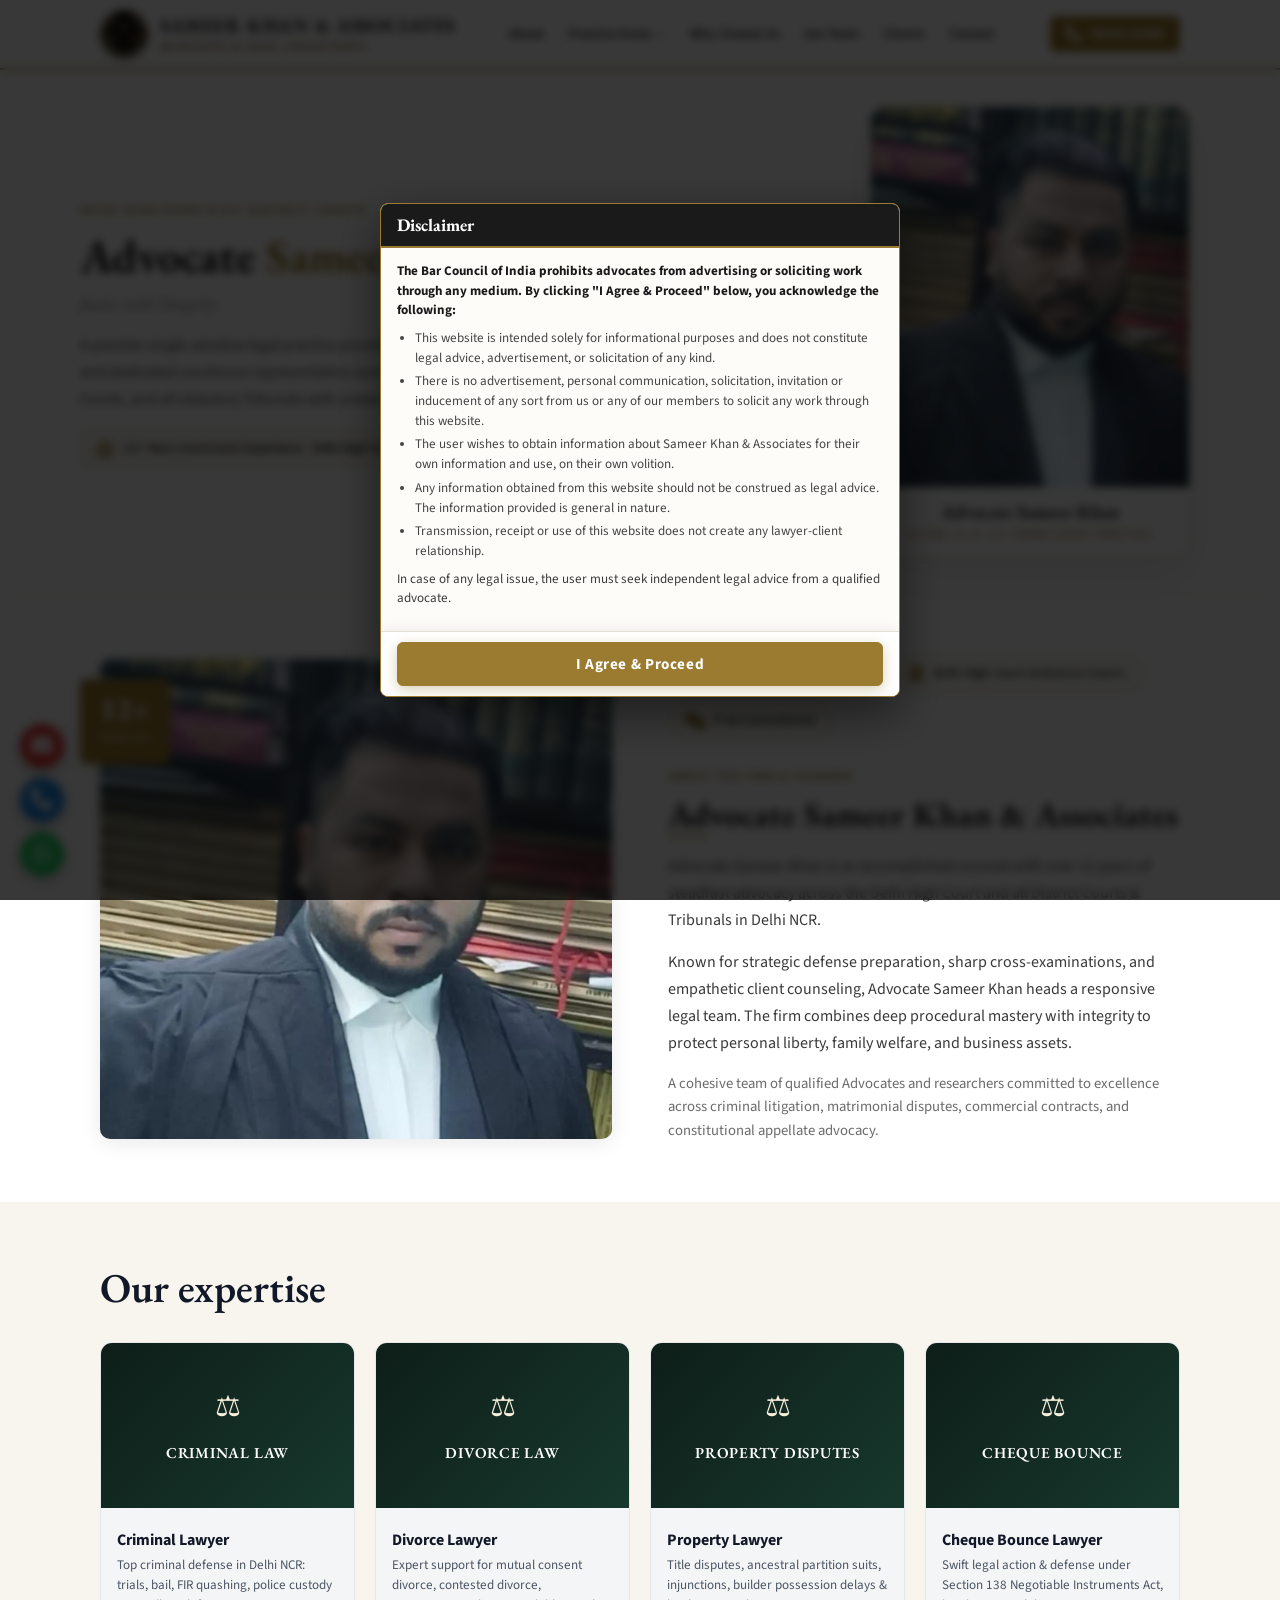
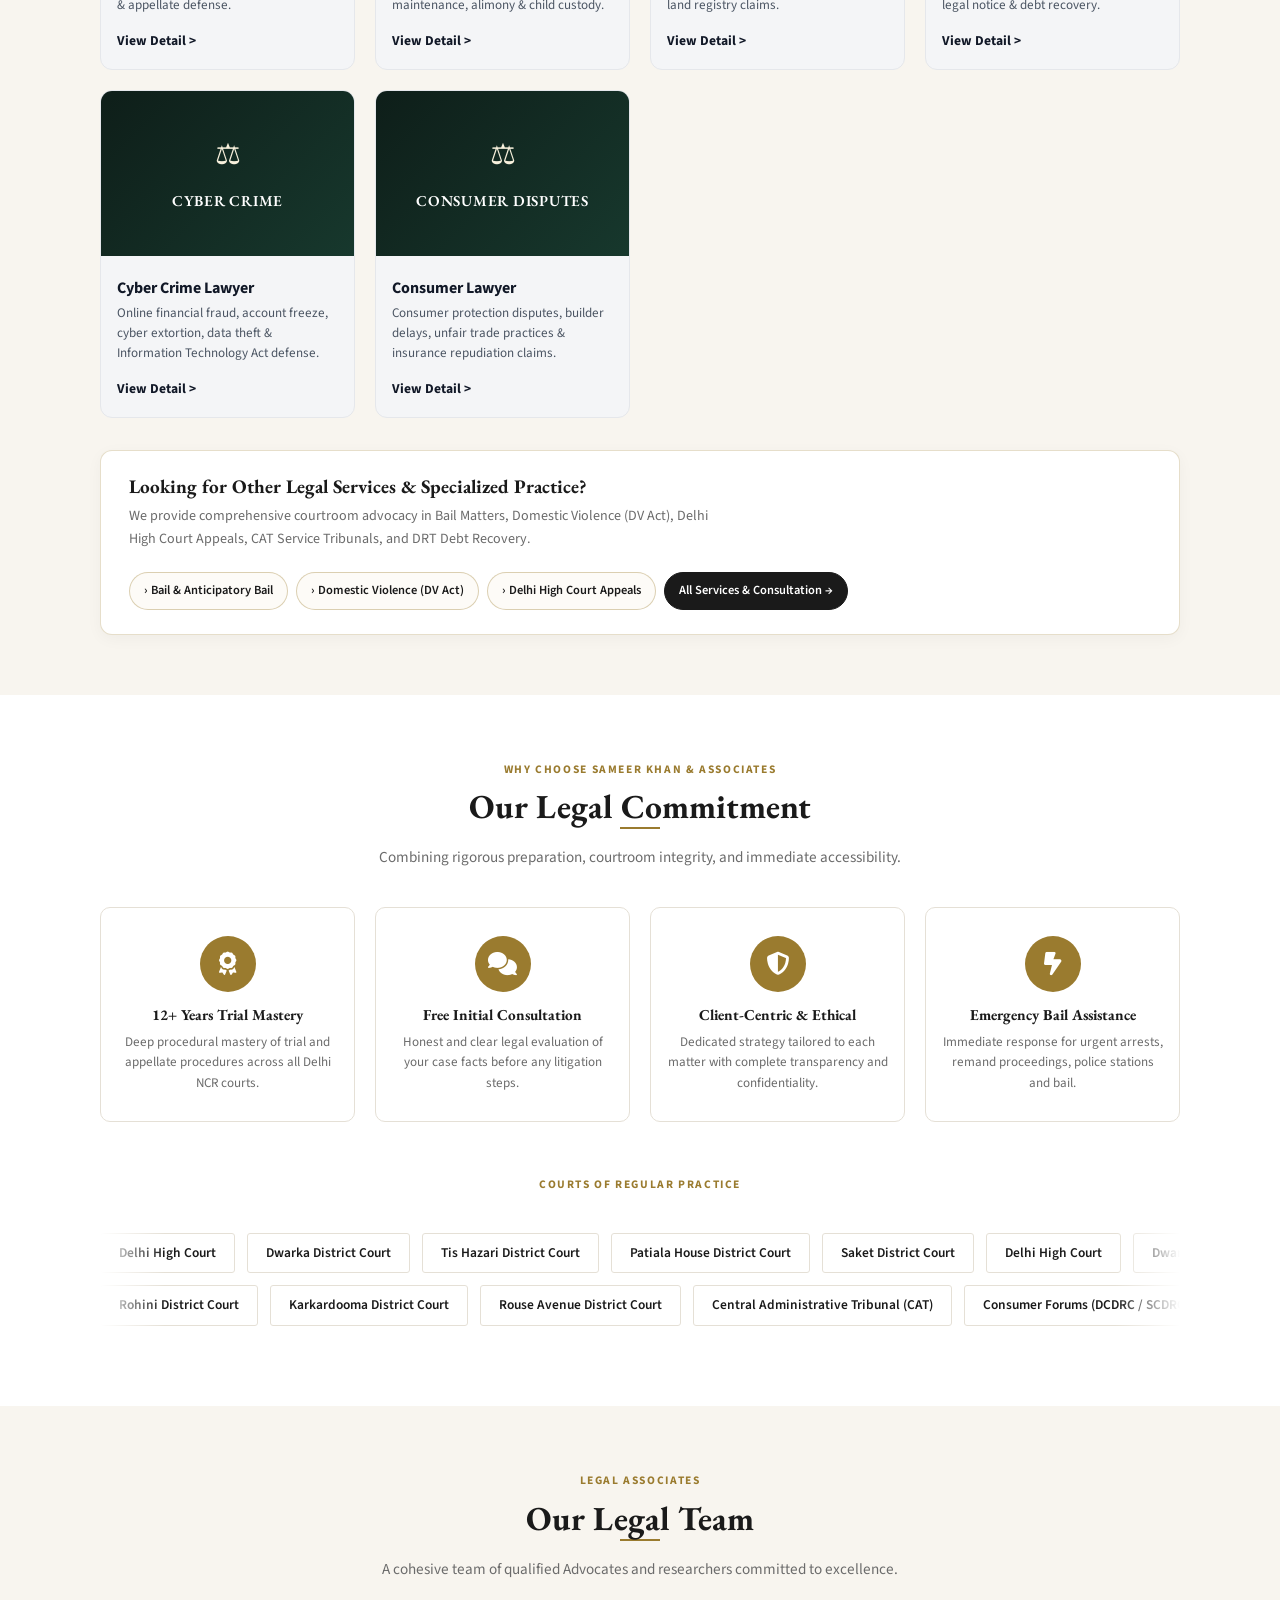
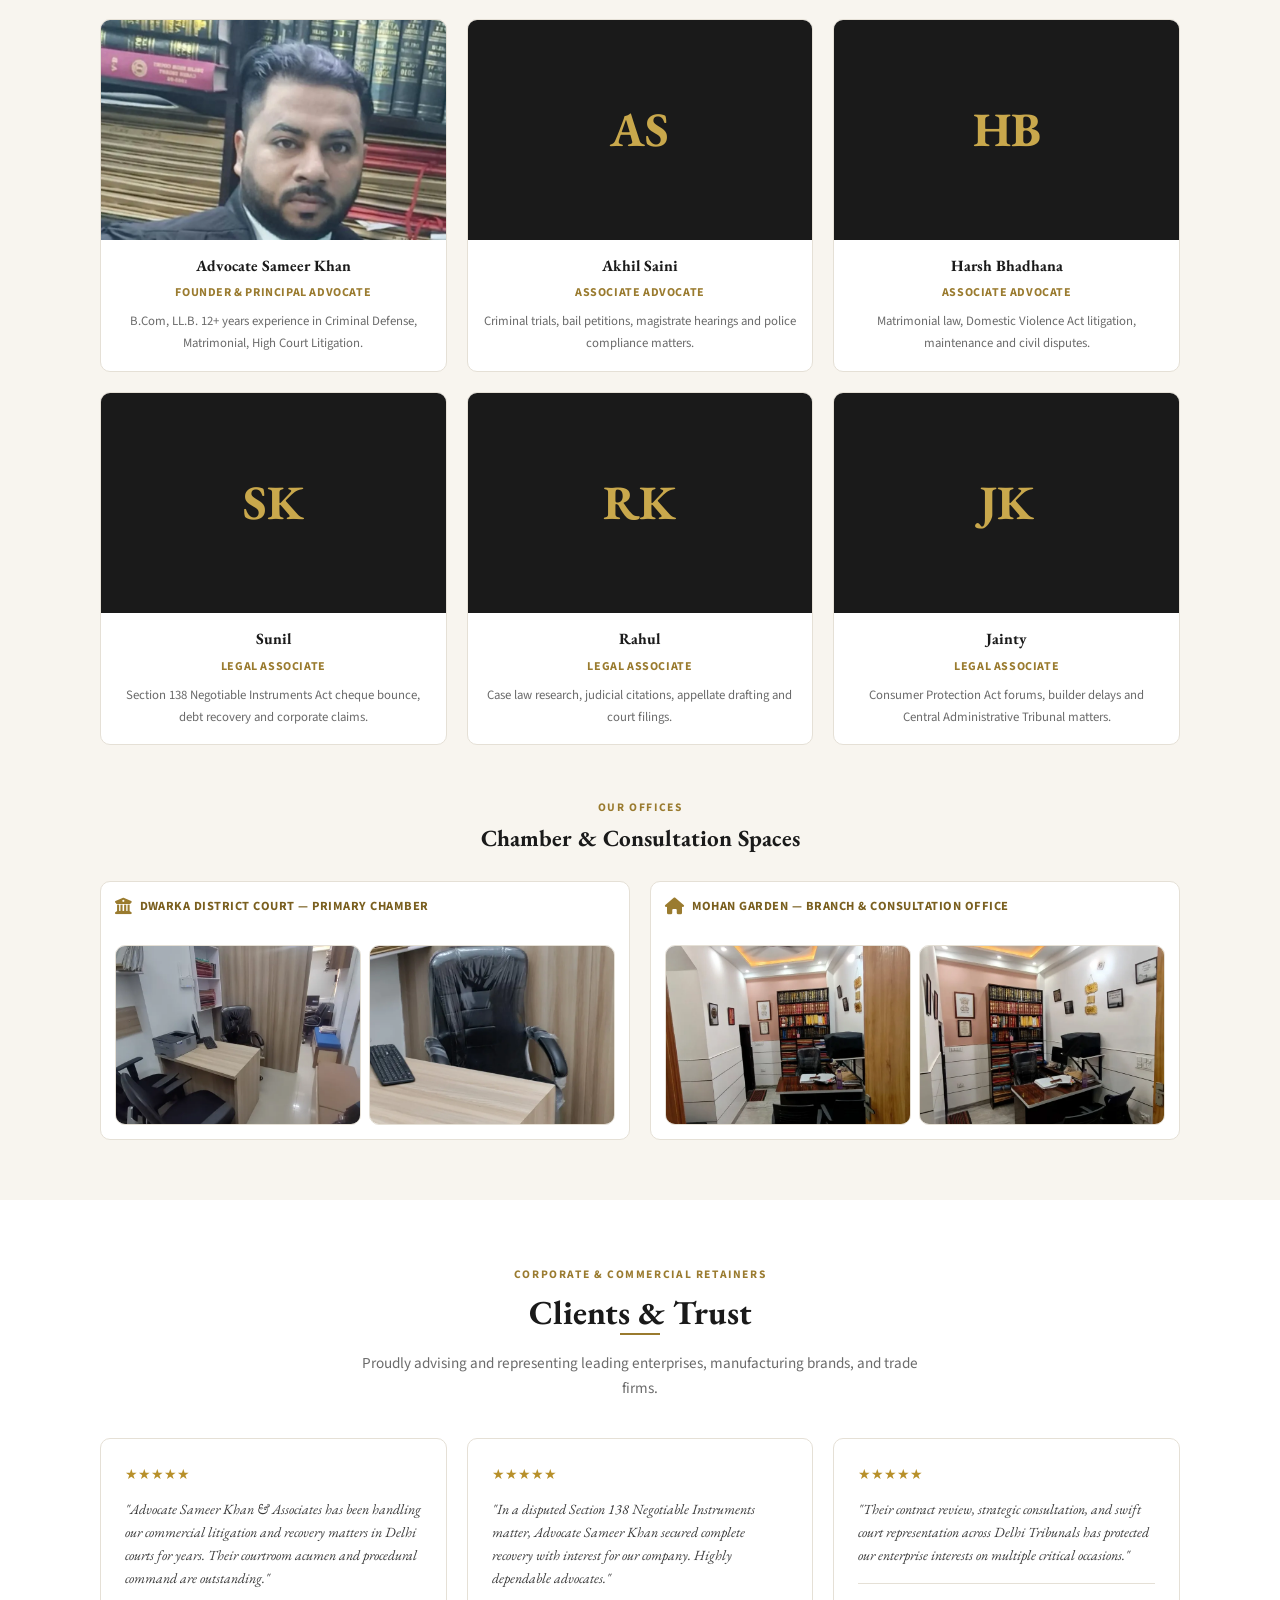
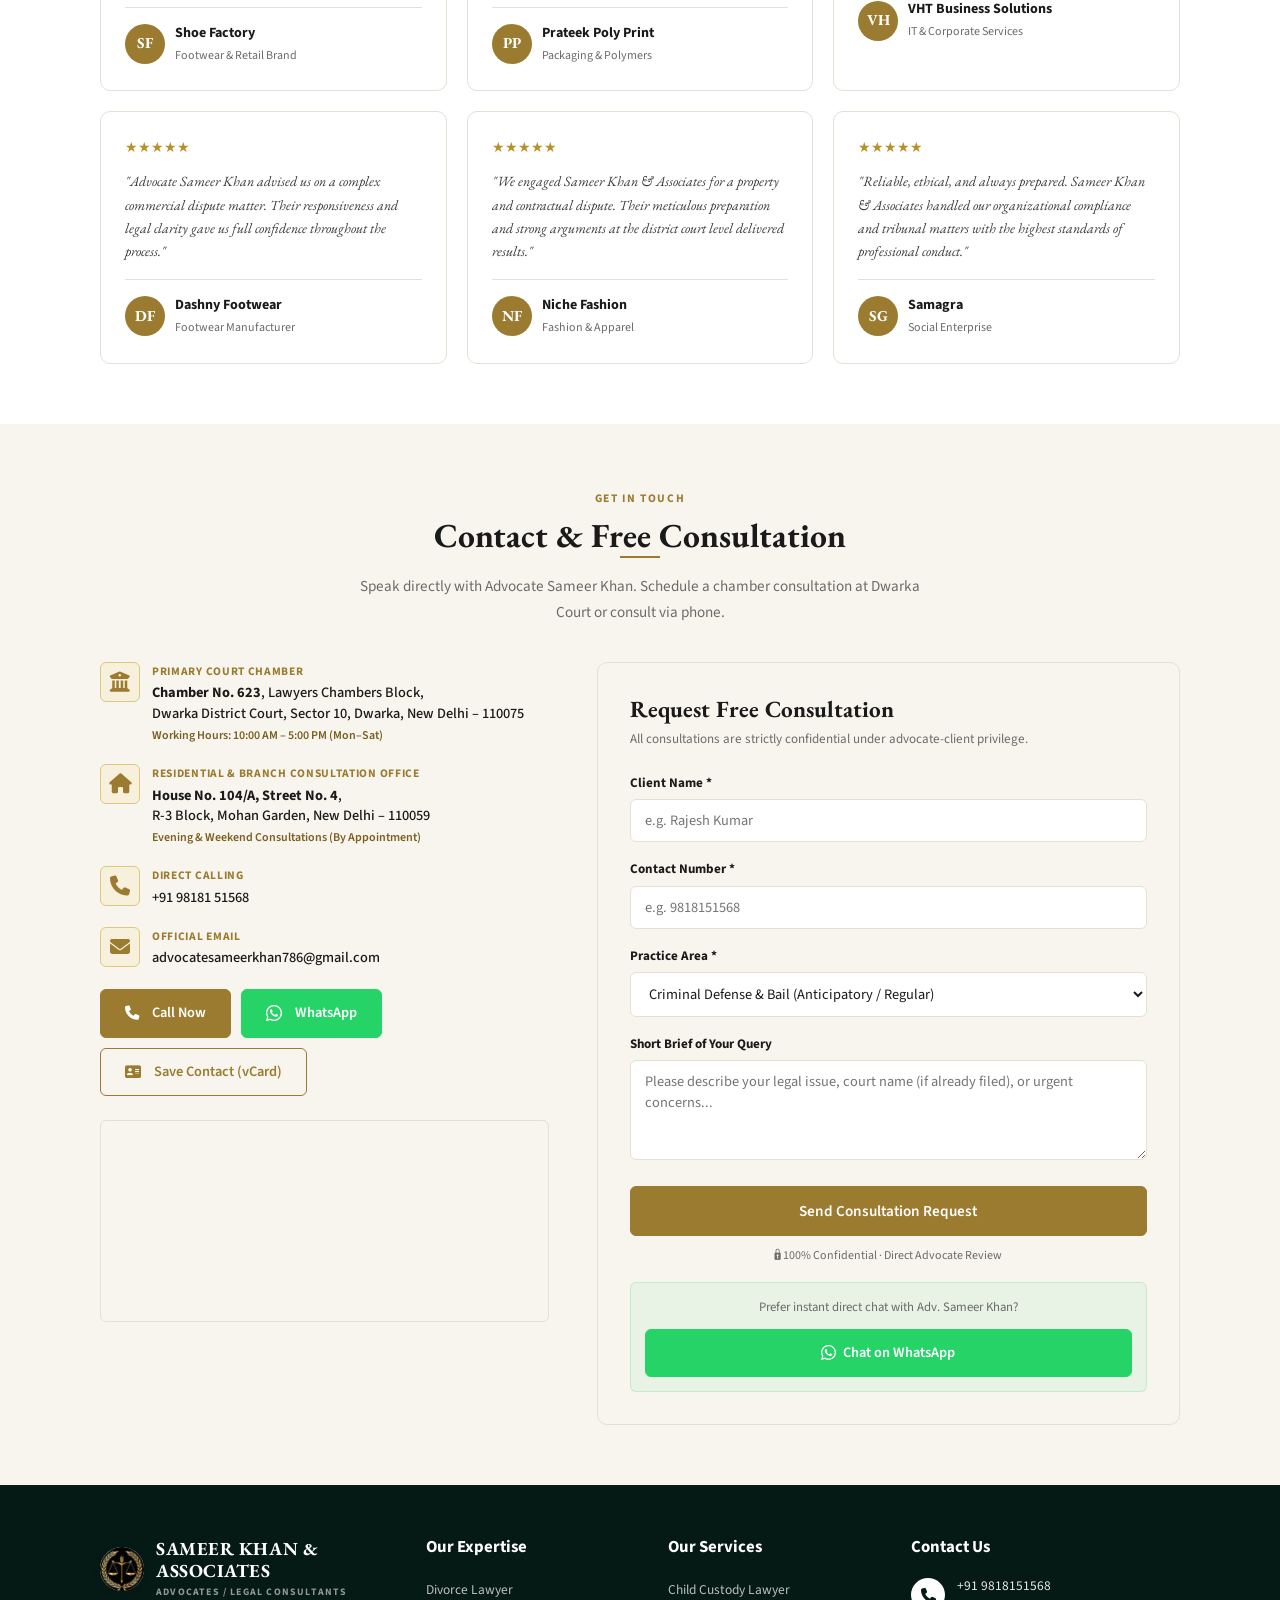
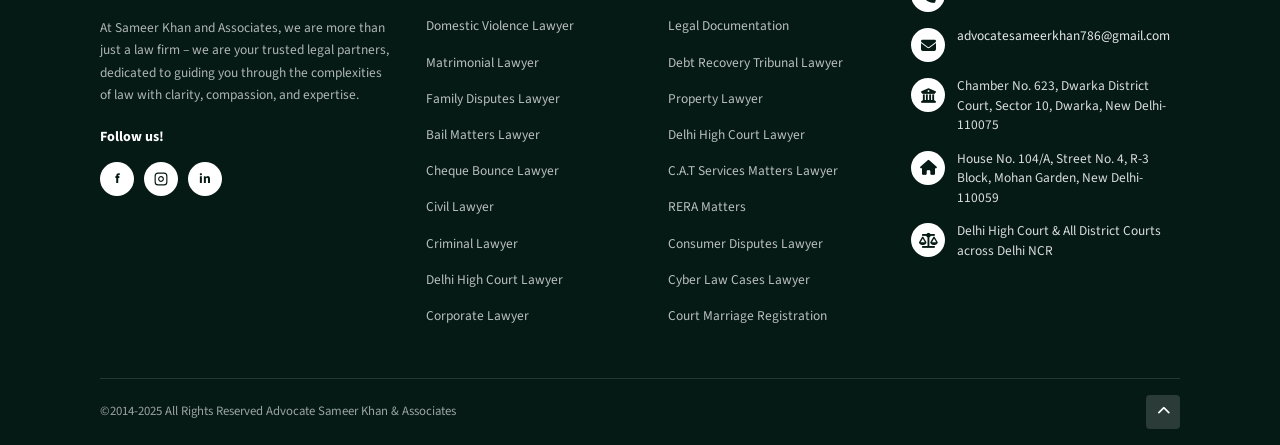
==== index.html @ c770cae9 "feat: add responsive CSS styling and responsive layout for website" ====
<!DOCTYPE html>
<html lang="en-IN">
<head>
  <meta charset="UTF-8" />
  <meta name="viewport" content="width=device-width, initial-scale=1.0" />

  <title>Sameer Khan &amp; Associates | Advocates &amp; Legal Consultants | Delhi High Court &amp; All District Courts</title>
  <meta name="description" content="12+ Years Experience. Advocate Sameer Khan &amp; Associates. Criminal, Bail, Matrimonial, Cheque Bounce &amp; Civil Matters across Delhi High Court and all Delhi District Courts. Free Consultation: 98181 51568." />
  <meta name="keywords" content="Advocate Sameer Khan, Criminal Lawyer Delhi, Bail Lawyer Delhi, Matrimonial Lawyer Delhi, Cheque Bounce Lawyer Delhi, Dwarka Court Advocate, Delhi High Court Advocate" />
  <meta name="author" content="Sameer Khan &amp; Associates" />
  <meta name="robots" content="index, follow" />
  <link rel="canonical" href="https://www.advocatesameerdelhi.in/" />

  <meta name="geo.region"    content="IN-DL" />
  <meta name="geo.placename" content="New Delhi, Delhi" />
  <meta name="geo.position"  content="28.5921;77.0460" />
  <meta name="ICBM"          content="28.5921, 77.0460" />

  <meta property="og:type"        content="website" />
  <meta property="og:title"       content="Sameer Khan &amp; Associates | Advocates &amp; Legal Consultants | Delhi High Court &amp; All District Courts" />
  <meta property="og:description" content="12+ Years Courtroom Experience. Criminal, Bail, Matrimonial, Cheque Bounce &amp; Civil Matters across Delhi High Court and all Delhi District Courts. Free Consultation." />
  <meta property="og:url"         content="https://www.advocatesameerdelhi.in/" />
  <meta property="og:image"       content="https://www.advocatesameerdelhi.in/images/sameer-khan.jpg" />
  <meta property="og:locale"      content="en_IN" />

  <!-- LegalService Schema -->
  <script type="application/ld+json">
  {
    "@context": "https://schema.org",
    "@type": "LegalService",
    "name": "Sameer Khan & Associates",
    "image": "https://www.advocatesameerdelhi.in/images/sameer-khan.jpg",
    "description": "Full-service legal practice headed by Advocate Sameer Khan (12+ Years Experience). Practicing across Delhi High Court and all District Courts & Tribunals in Delhi NCR.",
    "url": "https://www.advocatesameerdelhi.in/",
    "telephone": "+919818151568",
    "email": "advocatesameerkhan786@gmail.com",
    "priceRange": "Free First Consultation",
    "address": [
      {
        "@type": "PostalAddress",
        "name": "Primary Court Chamber",
        "streetAddress": "Chamber No. 623, Lawyers Chambers Block, Dwarka District Court, Sector 10",
        "addressLocality": "Dwarka",
        "addressRegion": "New Delhi",
        "postalCode": "110075",
        "addressCountry": "IN"
      },
      {
        "@type": "PostalAddress",
        "name": "Residential & Branch Consultation Office",
        "streetAddress": "House No. 104/A, Street No. 4, R-3 Block, Mohan Garden",
        "addressLocality": "Uttam Nagar / Mohan Garden",
        "addressRegion": "New Delhi",
        "postalCode": "110059",
        "addressCountry": "IN"
      }
    ],
    "geo": {
      "@type": "GeoCoordinates",
      "latitude": 28.5921,
      "longitude": 77.0460
    },
    "openingHoursSpecification": [{
      "@type": "OpeningHoursSpecification",
      "dayOfWeek": ["Monday","Tuesday","Wednesday","Thursday","Friday","Saturday"],
      "opens": "10:00",
      "closes": "17:00"
    }],
    "founder": {
      "@type": "Person",
      "name": "Advocate Sameer Khan",
      "jobTitle": "Principal Advocate & Counsel",
      "alumniOf": "B.Com, LL.B"
    }
  }
  </script>

  <!-- Google Fonts: EB Garamond + Source Sans 3 (Exact Theme Match) -->
  <link rel="preconnect" href="https://fonts.googleapis.com" />
  <link rel="preconnect" href="https://fonts.gstatic.com" crossorigin />
  <link href="https://fonts.googleapis.com/css2?family=EB+Garamond:ital,wght@0,400;0,600;0,700;1,400&family=Source+Sans+3:wght@400;600;700&display=swap" rel="stylesheet" />

  <!-- Icon Libraries (FontAwesome 6 + BoxIcons) & Theme Stylesheet -->
  <link rel="stylesheet" href="https://cdnjs.cloudflare.com/ajax/libs/font-awesome/6.5.1/css/all.min.css" />
  <link href="https://unpkg.com/boxicons@2.1.4/css/boxicons.min.css" rel="stylesheet" />
  <link rel="stylesheet" href="css/style.css" />
  <link rel="icon" type="image/svg+xml" href="images/favicon.svg" />
  <link rel="icon" type="image/png" href="images/favicon.png" sizes="32x32" />
</head>
<body>

<!-- ═══════════════════════════════════════════
  DISCLAIMER MODAL (BCI RULE 36 COMPLIANCE)
═══════════════════════════════════════════ -->
<div id="disclaimer-overlay" role="dialog" aria-modal="true" aria-labelledby="disc-title">
  <div id="disclaimer-modal">
    <div class="disclaimer-header">
      <h3 id="disc-title">Disclaimer</h3>
    </div>
    <div class="disclaimer-body">
      <p><strong>The Bar Council of India prohibits advocates from advertising or soliciting work through any medium. By clicking "I Agree &amp; Proceed" below, you acknowledge the following:</strong></p>
      <ul>
        <li>This website is intended solely for informational purposes and does not constitute legal advice, advertisement, or solicitation of any kind.</li>
        <li>There is no advertisement, personal communication, solicitation, invitation or inducement of any sort from us or any of our members to solicit any work through this website.</li>
        <li>The user wishes to obtain information about Sameer Khan &amp; Associates for their own information and use, on their own volition.</li>
        <li>Any information obtained from this website should not be construed as legal advice. The information provided is general in nature.</li>
        <li>Transmission, receipt or use of this website does not create any lawyer-client relationship.</li>
      </ul>
      <p>In case of any legal issue, the user must seek independent legal advice from a qualified advocate.</p>
    </div>
    <div class="disclaimer-footer">
      <button id="disclaimer-agree" class="btn btn-primary">I Agree &amp; Proceed</button>
    </div>
  </div>
</div>

<!-- ═══════════════════════════════════════════
  NAVBAR (EXACT MATCH TO bail-lawyer-delhi.html)
═══════════════════════════════════════════ -->
<nav id="navbar" role="navigation" aria-label="Main Navigation">
  <div class="container nav-inner">
    <a href="/" class="nav-logo" aria-label="Sameer Khan &amp; Associates Home">
      <img src="images/logo.webp" 
           alt="Sameer Khan &amp; Associates Logo" 
           class="nav-logo-img" 
           onerror="this.onerror=null; this.src='C:/Users/admin/.gemini/antigravity/brain/17e11128-5a31-4447-b972-c48929554249/.user_uploaded/media_1794162000348_013a5d42.webp';" />
      <div class="nav-logo-text">
        <span class="nav-logo-name">Sameer Khan &amp; Associates</span>
        <span class="nav-logo-sub">Advocates &amp; Legal Consultants</span>
      </div>
    </a>

    <div class="nav-links" role="menubar">
      <a href="#about" role="menuitem">About</a>
      <div class="nav-dropdown">
        <a href="#practice" class="nav-dropdown-toggle" role="menuitem">
          Practice Areas <svg width="10" height="10" viewBox="0 0 24 24" fill="none" stroke="currentColor" stroke-width="2.5"><polyline points="6 9 12 15 18 9"></polyline></svg>
        </a>
        <div class="nav-dropdown-menu">
          <a href="bail-lawyer-delhi.html">Bail &amp; Anticipatory Bail</a>
          <a href="criminal-lawyer-dwarka-delhi.html">Criminal Defense Dwarka</a>
          <a href="divorce-lawyer-dwarka-delhi.html">Divorce &amp; Matrimonial</a>
          <a href="domestic-violence-lawyer-delhi.html">Domestic Violence (DV Act)</a>
          <a href="cheque-bounce-lawyer-dwarka.html">Cheque Bounce (Sec 138 NI)</a>
          <a href="civil-lawyer-delhi.html">Civil &amp; Property Litigation</a>
          <a href="delhi-high-court-advocate.html">Delhi High Court Matters</a>
        </div>
      </div>
      <a href="#why-us" role="menuitem">Why Choose Us</a>
      <a href="#team" role="menuitem">Our Team</a>
      <a href="#clients" role="menuitem">Clients</a>
      <a href="#contact" role="menuitem">Contact</a>
    </div>

    <div class="nav-actions">
      <a href="tel:+919818151568" class="nav-call" aria-label="Call Advocate Sameer Khan">
        <i class="fa-solid fa-phone" style="font-size:0.95rem; margin-right:4px;"></i>
        98181 51568
      </a>
    </div>

    <button class="hamburger" id="hamburger" aria-label="Open menu" aria-expanded="false">
      <span></span><span></span><span></span>
    </button>
  </div>

  <div class="mobile-nav" id="mobile-nav" role="menu">
    <a href="#about" role="menuitem">About Adv. Sameer Khan</a>
    <div style="padding: 10px 0 6px; border-bottom: 1px solid var(--border);">
      <span style="font-size: 0.72rem; text-transform: uppercase; letter-spacing: 0.1em; color: var(--gold); font-weight: 700; display: block; margin-bottom: 6px;">Practice Areas</span>
      <div style="display: grid; grid-template-columns: 1fr 1fr; gap: 6px;">
        <a href="bail-lawyer-delhi.html" style="padding: 6px 0; font-size: 0.85rem; border: none;">› Bail &amp; Anticipatory</a>
        <a href="criminal-lawyer-dwarka-delhi.html" style="padding: 6px 0; font-size: 0.85rem; border: none;">› Criminal Defense</a>
        <a href="divorce-lawyer-dwarka-delhi.html" style="padding: 6px 0; font-size: 0.85rem; border: none;">› Divorce &amp; Family</a>
        <a href="domestic-violence-lawyer-delhi.html" style="padding: 6px 0; font-size: 0.85rem; border: none;">› Domestic Violence</a>
        <a href="cheque-bounce-lawyer-dwarka.html" style="padding: 6px 0; font-size: 0.85rem; border: none;">› Cheque Bounce</a>
        <a href="civil-lawyer-delhi.html" style="padding: 6px 0; font-size: 0.85rem; border: none;">› Civil &amp; Property</a>
        <a href="delhi-high-court-advocate.html" style="padding: 6px 0; font-size: 0.85rem; border: none; grid-column: span 2;">› Delhi High Court (Writs/Appeals)</a>
      </div>
    </div>
    <a href="#why-us" role="menuitem">Why Choose Us</a>
    <a href="#team" role="menuitem">Our Team &amp; Associates</a>
    <a href="#clients" role="menuitem">Corporate Clients</a>
    <a href="#contact" role="menuitem">Consultation Locations</a>
    <div class="mobile-cta">
      <a href="tel:+919818151568" class="btn btn-primary">
        <i class="fa-solid fa-phone" style="font-size:1rem; margin-right:4px;"></i>
        Call 98181 51568
      </a>
      <a href="https://wa.me/919818151568" target="_blank" rel="noopener" class="btn btn-wa">
        <i class="fa-brands fa-whatsapp" style="font-size:1.15rem; margin-right:4px;"></i>
        WhatsApp
      </a>
    </div>
  </div>
</nav>

<!-- ═══════════════════════════════════════════
  HERO SECTION (CLEAN EXECUTIVE THEME)
═══════════════════════════════════════════ -->
<section id="hero">
  <div class="container hero-grid">
    <div class="hero-content">
      <span class="hero-eyebrow-clean">Delhi High Court &amp; All District Courts</span>
      <h1 class="hero-title">Advocate <span>Sameer Khan</span> &amp; Associates</h1>
      <p class="hero-tagline">Justice with Integrity</p>

      <p class="hero-desc">
        A premier single-window legal practice providing strategic litigation counsel and dedicated courtroom representation across the Delhi High Court, District Courts, and all statutory Tribunals with unwavering integrity.
      </p>

      <div class="hero-court-strip">
        <i class="fa-solid fa-scale-balanced hcs-icon"></i>
        <span>12+ Years Courtroom Experience · Delhi High Court &amp; All District Courts</span>
      </div>
    </div>

    <!-- Clean Executive Profile DP Frame -->
    <div class="hero-photo-wrap">
      <div class="hero-photo-frame">
        <picture>
          <source srcset="images/sameer-khan.webp" type="image/webp">
          <source srcset="images/sameer-khan.webp" type="image/webp">
          <img src="images/sameer-khan.webp" 
               alt="Advocate Sameer Khan, Founder &amp; Principal Advocate" 
               onerror="this.onerror=null; this.src='C:/Users/admin/.gemini/antigravity/brain/17e11128-5a31-4447-b972-c48929554249/.user_uploaded/media_1794297103135_408acd14.webp';" />
        </picture>
        <div class="hero-photo-caption">
          <span class="hpc-name">Advocate Sameer Khan</span>
          <span class="hpc-title">B.Com, LL.B · 12+ Years Court Practice</span>
        </div>
      </div>
    </div>
  </div>
</section>

<!-- ═══════════════════════════════════════════
  ABOUT ADVOCATE SAMEER KHAN
═══════════════════════════════════════════ -->
<section id="about" class="section">
  <div class="container about-grid">
    <!-- About Photos Gallery (Pic 1: Robe Photo) -->
    <div class="about-img-wrap">
      <picture>
        <source srcset="images/sameer-khan.webp" type="image/webp">
        <img src="images/sameer-khan.webp" 
             alt="Advocate Sameer Khan Legal Counsel" 
             class="about-img-main"
             onerror="this.onerror=null; this.src='C:/Users/admin/.gemini/antigravity/brain/17e11128-5a31-4447-b972-c48929554249/.user_uploaded/media_1794297103135_408acd14.webp';" />
      </picture>
      <div class="about-exp">
        <strong>12+</strong>
        <span>Years Exp</span>
      </div>

      <!-- Mobile Overlap Tags (Inside the Pic on Mobile View Only) -->
      <div class="about-tags-mobile-overlap">
        <div class="at-pill-mob">
          <i class="fa-solid fa-trophy"></i>
          <span>1,000+ Cases</span>
        </div>
        <div class="at-pill-mob">
          <i class="fa-solid fa-building-columns"></i>
          <span>Delhi HC &amp; Courts</span>
        </div>
        <div class="at-pill-mob">
          <i class="fa-solid fa-comments"></i>
          <span>Free Consultation</span>
        </div>
      </div>
    </div>

    <!-- About Text & Bio -->
    <div class="about-text">
      <!-- 3 Key Highlights above Headline (PC View Only) -->
      <div class="about-tags-pc about-tags-floating-row">
        <div class="at-tag-pill">
          <i class="fa-solid fa-trophy at-tag-icon"></i>
          <span class="at-tag-text">1,000+ Cases Represented</span>
        </div>
        <div class="at-tag-pill">
          <i class="fa-solid fa-building-columns at-tag-icon"></i>
          <span class="at-tag-text">Delhi High Court &amp; District Courts</span>
        </div>
        <div class="at-tag-pill">
          <i class="fa-solid fa-comments at-tag-icon"></i>
          <span class="at-tag-text">Free Consultation</span>
        </div>
      </div>

      <span class="label">About The Firm &amp; Founder</span>
      <h2>Advocate Sameer Khan &amp; Associates</h2>
      <div class="rule"></div>

      <p>
        Advocate Sameer Khan is an accomplished counsel with over 12 years of steadfast advocacy across the Delhi High Court and all District Courts &amp; Tribunals in Delhi NCR.
      </p>

      <p>
        Known for strategic defense preparation, sharp cross-examinations, and empathetic client counseling, Advocate Sameer Khan heads a responsive legal team. The firm combines deep procedural mastery with integrity to protect personal liberty, family welfare, and business assets.
      </p>

      <p style="margin-top: 14px; color: var(--muted); font-size: 0.92rem; line-height: 1.6;">
        A cohesive team of qualified Advocates and researchers committed to excellence across criminal litigation, matrimonial disputes, commercial contracts, and constitutional appellate advocacy.
      </p>
    </div>
  </div>
</section>

<!-- ═══════════════════════════════════════════
  OUR EXPERTISE (CORE PRACTICE AREAS)
═══════════════════════════════════════════ -->
<section id="practice" class="section section-bg">
  <div class="container">
    <div class="expertise-header">
      <h2>Our expertise</h2>
    </div>

    <div class="exp-grid">
      <!-- 1. Criminal Lawyer -->
      <a href="criminal-lawyer-dwarka-delhi.html" class="exp-card">
        <div class="exp-card-media photo-box">
          <img src="images/cases/criminal.jpg" alt="Criminal Lawyer Delhi" onerror="this.style.display='none'; this.nextElementSibling.style.display='flex';" />
          <div class="card-img-placeholder">
            <span class="cip-icon">⚖</span>
            <span class="cip-title">Criminal Law</span>
          </div>
        </div>
        <div class="exp-card-body">
          <h3>Criminal Lawyer</h3>
          <p>Top criminal defense in Delhi NCR: trials, bail, FIR quashing, police custody &amp; appellate defense.</p>
          <span class="exp-card-link">View Detail &gt;</span>
        </div>
      </a>

      <!-- 2. Divorce Lawyer -->
      <a href="divorce-lawyer-dwarka-delhi.html" class="exp-card">
        <div class="exp-card-media photo-box">
          <img src="images/cases/divorce.jpg" alt="Divorce Lawyer Delhi NCR" onerror="this.style.display='none'; this.nextElementSibling.style.display='flex';" />
          <div class="card-img-placeholder">
            <span class="cip-icon">⚖</span>
            <span class="cip-title">Divorce Law</span>
          </div>
        </div>
        <div class="exp-card-body">
          <h3>Divorce Lawyer</h3>
          <p>Expert support for mutual consent divorce, contested divorce, maintenance, alimony &amp; child custody.</p>
          <span class="exp-card-link">View Detail &gt;</span>
        </div>
      </a>

      <!-- 3. Property Lawyer -->
      <a href="civil-lawyer-delhi.html" class="exp-card">
        <div class="exp-card-media photo-box">
          <img src="images/cases/property.jpg" alt="Property Lawyer Delhi" onerror="this.style.display='none'; this.nextElementSibling.style.display='flex';" />
          <div class="card-img-placeholder">
            <span class="cip-icon">⚖</span>
            <span class="cip-title">Property Disputes</span>
          </div>
        </div>
        <div class="exp-card-body">
          <h3>Property Lawyer</h3>
          <p>Title disputes, ancestral partition suits, injunctions, builder possession delays &amp; land registry claims.</p>
          <span class="exp-card-link">View Detail &gt;</span>
        </div>
      </a>

      <!-- 4. Cheque Bounce Lawyer -->
      <a href="cheque-bounce-lawyer-dwarka.html" class="exp-card">
        <div class="exp-card-media photo-box">
          <img src="images/cases/cheque-bounce.jpg" alt="Cheque Bounce Lawyer Delhi" onerror="this.style.display='none'; this.nextElementSibling.style.display='flex';" />
          <div class="card-img-placeholder">
            <span class="cip-icon">⚖</span>
            <span class="cip-title">Cheque Bounce</span>
          </div>
        </div>
        <div class="exp-card-body">
          <h3>Cheque Bounce Lawyer</h3>
          <p>Swift legal action &amp; defense under Section 138 Negotiable Instruments Act, legal notice &amp; debt recovery.</p>
          <span class="exp-card-link">View Detail &gt;</span>
        </div>
      </a>

      <!-- 5. Cyber Crime Lawyer -->
      <a href="criminal-lawyer-dwarka-delhi.html" class="exp-card">
        <div class="exp-card-media photo-box">
          <img src="images/cases/cyber.jpg" alt="Cyber Crime Lawyer Delhi" onerror="this.style.display='none'; this.nextElementSibling.style.display='flex';" />
          <div class="card-img-placeholder">
            <span class="cip-icon">⚖</span>
            <span class="cip-title">Cyber Crime</span>
          </div>
        </div>
        <div class="exp-card-body">
          <h3>Cyber Crime Lawyer</h3>
          <p>Online financial fraud, account freeze, cyber extortion, data theft &amp; Information Technology Act defense.</p>
          <span class="exp-card-link">View Detail &gt;</span>
        </div>
      </a>

      <!-- 6. Consumer Disputes Lawyer -->
      <a href="civil-lawyer-delhi.html" class="exp-card">
        <div class="exp-card-media photo-box">
          <img src="images/cases/consumer.jpg" alt="Consumer Disputes Lawyer Delhi" onerror="this.style.display='none'; this.nextElementSibling.style.display='flex';" />
          <div class="card-img-placeholder">
            <span class="cip-icon">⚖</span>
            <span class="cip-title">Consumer Disputes</span>
          </div>
        </div>
        <div class="exp-card-body">
          <h3>Consumer Lawyer</h3>
          <p>Consumer protection disputes, builder delays, unfair trade practices &amp; insurance repudiation claims.</p>
          <span class="exp-card-link">View Detail &gt;</span>
        </div>
      </a>
    </div>

    <!-- Redirection for More Legal Services -->
    <div class="exp-more-box">
      <div class="emb-inner">
        <div class="emb-text">
          <h4>Looking for Other Legal Services &amp; Specialized Practice?</h4>
          <p>We provide comprehensive courtroom advocacy in Bail Matters, Domestic Violence (DV Act), Delhi High Court Appeals, CAT Service Tribunals, and DRT Debt Recovery.</p>
        </div>
        <div class="emb-links">
          <a href="bail-lawyer-delhi.html" class="emb-pill">› Bail &amp; Anticipatory Bail</a>
          <a href="domestic-violence-lawyer-delhi.html" class="emb-pill">› Domestic Violence (DV Act)</a>
          <a href="delhi-high-court-advocate.html" class="emb-pill">› Delhi High Court Appeals</a>
          <a href="#contact" class="emb-pill emb-pill-cta">All Services &amp; Consultation &rarr;</a>
        </div>
      </div>
    </div>
  </div>
</section>

<!-- ═══════════════════════════════════════════
  WHY CHOOSE US
═══════════════════════════════════════════ -->
<section id="why-us" class="section">
  <div class="container">
    <div class="text-center">
      <span class="label">Why Choose Sameer Khan &amp; Associates</span>
      <h2>Our Legal Commitment</h2>
      <div class="rule rule-center"></div>
      <p style="max-width: 580px; margin: 0 auto; color: var(--muted); font-size: 0.95rem;">
        Combining rigorous preparation, courtroom integrity, and immediate accessibility.
      </p>
    </div>

    <div class="why-grid">
      <div class="why-card">
        <div class="why-icon">
          <i class="fa-solid fa-award"></i>
        </div>
        <h4>12+ Years Trial Mastery</h4>
        <p>Deep procedural mastery of trial and appellate procedures across all Delhi NCR courts.</p>
      </div>

      <div class="why-card">
        <div class="why-icon">
          <i class="fa-solid fa-comments"></i>
        </div>
        <h4>Free Initial Consultation</h4>
        <p>Honest and clear legal evaluation of your case facts before any litigation steps.</p>
      </div>

      <div class="why-card">
        <div class="why-icon">
          <i class="fa-solid fa-shield-halved"></i>
        </div>
        <h4>Client-Centric &amp; Ethical</h4>
        <p>Dedicated strategy tailored to each matter with complete transparency and confidentiality.</p>
      </div>

      <div class="why-card">
        <div class="why-icon">
          <i class="fa-solid fa-bolt-lightning"></i>
        </div>
        <h4>Emergency Bail Assistance</h4>
        <p>Immediate response for urgent arrests, remand proceedings, police stations and bail.</p>
      </div>
    </div>

    <!-- Courts Tags (Sliding in 2 lines) -->
    <div style="margin-top: 48px; text-align: center;">
      <span class="label">Courts of Regular Practice</span>
      <div class="courts-slider-wrap">
        <div class="courts-track-line line-1">
          <span class="court-tag">Delhi High Court</span>
          <span class="court-tag">Dwarka District Court</span>
          <span class="court-tag">Tis Hazari District Court</span>
          <span class="court-tag">Patiala House District Court</span>
          <span class="court-tag">Saket District Court</span>
          <span class="court-tag">Delhi High Court</span>
          <span class="court-tag">Dwarka District Court</span>
          <span class="court-tag">Tis Hazari District Court</span>
          <span class="court-tag">Patiala House District Court</span>
          <span class="court-tag">Saket District Court</span>
        </div>
        <div class="courts-track-line line-2">
          <span class="court-tag">Rohini District Court</span>
          <span class="court-tag">Karkardooma District Court</span>
          <span class="court-tag">Rouse Avenue District Court</span>
          <span class="court-tag">Central Administrative Tribunal (CAT)</span>
          <span class="court-tag">Consumer Forums (DCDRC / SCDRC)</span>
          <span class="court-tag">Rohini District Court</span>
          <span class="court-tag">Karkardooma District Court</span>
          <span class="court-tag">Rouse Avenue District Court</span>
          <span class="court-tag">Central Administrative Tribunal (CAT)</span>
          <span class="court-tag">Consumer Forums (DCDRC / SCDRC)</span>
        </div>
      </div>
    </div>
  </div>
</section>

<!-- ═══════════════════════════════════════════
  OUR LEGAL ASSOCIATES & TEAM
═══════════════════════════════════════════ -->
<section id="team" class="section section-bg">
  <div class="container">
    <div class="text-center">
      <span class="label">Legal Associates</span>
      <h2>Our Legal Team</h2>
      <div class="rule rule-center"></div>
      <p style="max-width: 580px; margin: 0 auto; color: var(--muted); font-size: 0.95rem;">
        A cohesive team of qualified Advocates and researchers committed to excellence.
      </p>
    </div>

    <div class="team-grid">
      <!-- Advocate Sameer Khan -->
      <div class="team-card">
        <div class="team-photo">
          <picture>
            <source srcset="images/sameer-khan.webp" type="image/webp">
            <source srcset="images/sameer-khan.webp" type="image/webp">
            <img src="images/sameer-khan.webp" 
                 alt="Advocate Sameer Khan, Founder" 
                 onerror="this.onerror=null; this.src='C:/Users/admin/.gemini/antigravity/brain/17e11128-5a31-4447-b972-c48929554249/.user_uploaded/media_1794297103135_408acd14.webp';" />
          </picture>
        </div>
        <div class="team-info">
          <h4>Advocate Sameer Khan</h4>
          <span>Founder &amp; Principal Advocate</span>
          <p style="font-size: 0.8rem; color: var(--muted); margin-top: 6px;">
            B.Com, LL.B. 12+ years experience in Criminal Defense, Matrimonial, High Court Litigation.
          </p>
        </div>
      </div>

      <!-- Akhil Saini -->
      <div class="team-card">
        <div class="team-photo">
          <div class="team-photo-placeholder">AS</div>
        </div>
        <div class="team-info">
          <h4>Akhil Saini</h4>
          <span>Associate Advocate</span>
          <p style="font-size: 0.8rem; color: var(--muted); margin-top: 6px;">
            Criminal trials, bail petitions, magistrate hearings and police compliance matters.
          </p>
        </div>
      </div>

      <!-- Harsh Bhadhana -->
      <div class="team-card">
        <div class="team-photo">
          <div class="team-photo-placeholder">HB</div>
        </div>
        <div class="team-info">
          <h4>Harsh Bhadhana</h4>
          <span>Associate Advocate</span>
          <p style="font-size: 0.8rem; color: var(--muted); margin-top: 6px;">
            Matrimonial law, Domestic Violence Act litigation, maintenance and civil disputes.
          </p>
        </div>
      </div>

      <!-- Sunil -->
      <div class="team-card">
        <div class="team-photo">
          <div class="team-photo-placeholder">SK</div>
        </div>
        <div class="team-info">
          <h4>Sunil</h4>
          <span>Legal Associate</span>
          <p style="font-size: 0.8rem; color: var(--muted); margin-top: 6px;">
            Section 138 Negotiable Instruments Act cheque bounce, debt recovery and corporate claims.
          </p>
        </div>
      </div>

      <!-- Rahul -->
      <div class="team-card">
        <div class="team-photo">
          <div class="team-photo-placeholder">RK</div>
        </div>
        <div class="team-info">
          <h4>Rahul</h4>
          <span>Legal Associate</span>
          <p style="font-size: 0.8rem; color: var(--muted); margin-top: 6px;">
            Case law research, judicial citations, appellate drafting and court filings.
          </p>
        </div>
      </div>

      <!-- Jainty -->
      <div class="team-card">
        <div class="team-photo">
          <div class="team-photo-placeholder">JK</div>
        </div>
        <div class="team-info">
          <h4>Jainty</h4>
          <span>Legal Associate</span>
          <p style="font-size: 0.8rem; color: var(--muted); margin-top: 6px;">
            Consumer Protection Act forums, builder delays and Central Administrative Tribunal matters.
          </p>
        </div>
      </div>
    </div>

    <!-- Office & Chamber Photos — compact, addresses are in Contact & Footer -->
    <div style="margin-top: 48px;">
      <div class="text-center">
        <span class="label">Our Offices</span>
        <h3>Chamber &amp; Consultation Spaces</h3>
      </div>

      <div class="office-locations-grid">
        <!-- Dwarka Court Chamber -->
        <div class="office-loc-card">
          <div class="office-loc-label">
            <i class="fa-solid fa-building-columns" style="font-size:1.05rem; color:var(--gold);"></i>
            Dwarka District Court — Primary Chamber
          </div>
          <div class="office-grid">
            <picture>
              <source srcset="images/chamber-dwarka-wide.webp" type="image/webp">
              <img src="images/chamber-dwarka-wide.webp"
                   alt="Dwarka Court Chamber — Advocate Sameer Khan"
                   onerror="this.onerror=null; this.src='C:/Users/admin/.gemini/antigravity/brain/17e11128-5a31-4447-b972-c48929554249/.user_uploaded/media_1794212894597_ef890a11.webp';" />
            </picture>
            <picture>
              <source srcset="images/chamber-dwarka-desk.webp" type="image/webp">
              <img src="images/chamber-dwarka-desk.webp"
                   alt="Dwarka Court Chamber Desk"
                   onerror="this.onerror=null; this.src='C:/Users/admin/.gemini/antigravity/brain/17e11128-5a31-4447-b972-c48929554249/.user_uploaded/media_1794212892077_3b6f49b5.webp';" />
            </picture>
          </div>
        </div>

        <!-- Mohan Garden Branch -->
        <div class="office-loc-card">
          <div class="office-loc-label">
            <i class="fa-solid fa-house" style="font-size:1.05rem; color:var(--gold);"></i>
            Mohan Garden — Branch &amp; Consultation Office
          </div>
          <div class="office-grid">
            <picture>
              <source srcset="images/office-1.webp" type="image/webp">
              <img src="images/office-1.jpg"
                   alt="Mohan Garden Consultation Office"
                   onerror="this.onerror=null; this.src='assets/images/chamber-wide.jpg';" />
            </picture>
            <picture>
              <source srcset="images/office-2.webp" type="image/webp">
              <img src="images/office-2.jpg"
                   alt="Branch Office Seating"
                   onerror="this.onerror=null; this.src='assets/images/chamber-desk.jpg';" />
            </picture>
          </div>
        </div>
      </div>
    </div>
  </div>
</section>

<!-- ═══════════════════════════════════════════
  TRUST & CORPORATE CLIENTS
═══════════════════════════════════════════ -->
<section id="clients" class="section">
  <div class="container">
    <div class="text-center">
      <span class="label">Corporate &amp; Commercial Retainers</span>
      <h2>Clients &amp; Trust</h2>
      <div class="rule rule-center"></div>
      <p style="max-width: 580px; margin: 0 auto; color: var(--muted); font-size: 0.95rem;">
        Proudly advising and representing leading enterprises, manufacturing brands, and trade firms.
      </p>
    </div>

    <!-- Client Testimonials — Slider on Mobile -->
    <div class="testi-slider-container" style="margin-top: 36px;">
      <button class="testi-arrow testi-prev" id="testi-prev" aria-label="Previous Review">
        <svg width="18" height="18" viewBox="0 0 24 24" fill="none" stroke="currentColor" stroke-width="2.5"><polyline points="15 18 9 12 15 6"/></svg>
      </button>

      <div class="testi-grid" id="testi-track">
        <div class="testi-card">
          <div class="testi-stars">&#9733;&#9733;&#9733;&#9733;&#9733;</div>
          <p>"Advocate Sameer Khan &amp; Associates has been handling our commercial litigation and recovery matters in Delhi courts for years. Their courtroom acumen and procedural command are outstanding."</p>
          <div class="testi-author">
            <div class="ta-avatar">SF</div>
            <div>
              <div class="ta-name">Shoe Factory</div>
              <div class="ta-type">Footwear &amp; Retail Brand</div>
            </div>
          </div>
        </div>

        <div class="testi-card">
          <div class="testi-stars">&#9733;&#9733;&#9733;&#9733;&#9733;</div>
          <p>"In a disputed Section 138 Negotiable Instruments matter, Advocate Sameer Khan secured complete recovery with interest for our company. Highly dependable advocates."</p>
          <div class="testi-author">
            <div class="ta-avatar">PP</div>
            <div>
              <div class="ta-name">Prateek Poly Print</div>
              <div class="ta-type">Packaging &amp; Polymers</div>
            </div>
          </div>
        </div>

        <div class="testi-card">
          <div class="testi-stars">&#9733;&#9733;&#9733;&#9733;&#9733;</div>
          <p>"Their contract review, strategic consultation, and swift court representation across Delhi Tribunals has protected our enterprise interests on multiple critical occasions."</p>
          <div class="testi-author">
            <div class="ta-avatar">VH</div>
            <div>
              <div class="ta-name">VHT Business Solutions</div>
              <div class="ta-type">IT &amp; Corporate Services</div>
            </div>
          </div>
        </div>

        <div class="testi-card">
          <div class="testi-stars">&#9733;&#9733;&#9733;&#9733;&#9733;</div>
          <p>"Advocate Sameer Khan advised us on a complex commercial dispute matter. Their responsiveness and legal clarity gave us full confidence throughout the process."</p>
          <div class="testi-author">
            <div class="ta-avatar">DF</div>
            <div>
              <div class="ta-name">Dashny Footwear</div>
              <div class="ta-type">Footwear Manufacturer</div>
            </div>
          </div>
        </div>

        <div class="testi-card">
          <div class="testi-stars">&#9733;&#9733;&#9733;&#9733;&#9733;</div>
          <p>"We engaged Sameer Khan &amp; Associates for a property and contractual dispute. Their meticulous preparation and strong arguments at the district court level delivered results."</p>
          <div class="testi-author">
            <div class="ta-avatar">NF</div>
            <div>
              <div class="ta-name">Niche Fashion</div>
              <div class="ta-type">Fashion &amp; Apparel</div>
            </div>
          </div>
        </div>

        <div class="testi-card">
          <div class="testi-stars">&#9733;&#9733;&#9733;&#9733;&#9733;</div>
          <p>"Reliable, ethical, and always prepared. Sameer Khan &amp; Associates handled our organizational compliance and tribunal matters with the highest standards of professional conduct."</p>
          <div class="testi-author">
            <div class="ta-avatar">SG</div>
            <div>
              <div class="ta-name">Samagra</div>
              <div class="ta-type">Social Enterprise</div>
            </div>
          </div>
        </div>
      </div>

      <button class="testi-arrow testi-next" id="testi-next" aria-label="Next Review">
        <svg width="18" height="18" viewBox="0 0 24 24" fill="none" stroke="currentColor" stroke-width="2.5"><polyline points="9 18 15 12 9 6"/></svg>
      </button>
    </div>
  </div>
</section>

<!-- ═══════════════════════════════════════════
  CONTACT & CHAMBER CONSULTATION
═══════════════════════════════════════════ -->
<section id="contact" class="section section-bg">
  <div class="container">
    <div class="text-center" style="margin-bottom: 36px;">
      <span class="label">Get In Touch</span>
      <h2>Contact &amp; Free Consultation</h2>
      <div class="rule rule-center"></div>
      <p style="max-width: 580px; margin: 0 auto; color: var(--muted); font-size: 0.95rem;">
        Speak directly with Advocate Sameer Khan. Schedule a chamber consultation at Dwarka Court or consult via phone.
      </p>
    </div>

    <div class="contact-grid">
      <!-- Contact Info & Map -->
      <div class="contact-info-col">
        <!-- Court Chamber Address -->
        <div class="contact-detail">
          <div class="cd-icon">
            <i class="fa-solid fa-building-columns cd-icon-fa"></i>
          </div>
          <div>
            <span class="cd-label">Primary Court Chamber</span>
            <div class="cd-value">
              <span class="addr-desktop"><strong>Chamber No. 623</strong>, Lawyers Chambers Block,<br />Dwarka District Court, Sector 10, Dwarka, New Delhi – 110075<br /><small style="color:var(--gold-dark); font-weight:600;">Working Hours: 10:00 AM – 5:00 PM (Mon–Sat)</small></span>
              <span class="addr-mobile"><strong>Chamber No. 623</strong>, Dwarka District Court, New Delhi<br /><small style="color:var(--gold-dark); font-weight:600;">10:00 AM – 5:00 PM (Mon–Sat)</small></span>
            </div>
          </div>
        </div>

        <!-- Residential & Branch Office Address -->
        <div class="contact-detail">
          <div class="cd-icon">
            <i class="fa-solid fa-house cd-icon-fa"></i>
          </div>
          <div>
            <span class="cd-label">Residential &amp; Branch Consultation Office</span>
            <div class="cd-value">
              <span class="addr-desktop"><strong>House No. 104/A, Street No. 4</strong>,<br />R-3 Block, Mohan Garden, New Delhi – 110059<br /><small style="color:var(--gold-dark); font-weight:600;">Evening &amp; Weekend Consultations (By Appointment)</small></span>
              <span class="addr-mobile"><strong>House 104/A</strong>, Mohan Garden, New Delhi<br /><small style="color:var(--gold-dark); font-weight:600;">Evening &amp; Weekends (By Appointment)</small></span>
            </div>
          </div>
        </div>

        <div class="contact-detail">
          <div class="cd-icon">
            <i class="fa-solid fa-phone cd-icon-fa"></i>
          </div>
          <div>
            <span class="cd-label">Direct Calling</span>
            <div class="cd-value"><a href="tel:+919818151568">+91 98181 51568</a></div>
          </div>
        </div>

        <div class="contact-detail">
          <div class="cd-icon">
            <i class="fa-solid fa-envelope cd-icon-fa"></i>
          </div>
          <div>
            <span class="cd-label">Official Email</span>
            <div class="cd-value"><a href="mailto:advocatesameerkhan786@gmail.com">advocatesameerkhan786@gmail.com</a></div>
          </div>
        </div>

        <div class="contact-btns-row">
          <a href="tel:+919818151568" class="btn btn-primary">
            <i class="fa-solid fa-phone" style="margin-right:6px;"></i>
            Call Now
          </a>
          <a href="https://wa.me/919818151568" target="_blank" rel="noopener" class="btn btn-wa">
            <i class="fa-brands fa-whatsapp" style="font-size:1.15rem; margin-right:6px;"></i>
            WhatsApp
          </a>
          <a href="assets/Advocate_Sameer_Khan.vcf" download="Advocate_Sameer_Khan.vcf" class="btn btn-outline">
            <i class="fa-solid fa-address-card" style="margin-right:6px;"></i>
            Save Contact (vCard)
          </a>
        </div>

        <!-- Google Maps Embed -->
        <div class="map-wrap">
          <iframe 
            src="https://www.google.com/maps/embed?pb=!1m18!1m12!1m3!1d3503.7371946887534!2d77.05608777618037!3d28.577651075694765!2m3!1f0!2f0!3f0!3m2!1i1024!2i768!4f13.1!3m3!1m2!1s0x390d1b1df4045f8f%3A0xc3191378d3ee66d6!2sDwarka%20District%20Court!5e0!3m2!1sen!2sin!4v1700000000000!5m2!1sen!2sin" 
            width="100%" 
            height="200" 
            style="border:0;" 
            allowfullscreen="" 
            loading="lazy" 
            referrerpolicy="no-referrer-when-downgrade" 
            title="Dwarka District Court Location - Sameer Khan &amp; Associates Chamber 623">
          </iframe>
        </div>
      </div>

      <!-- Free Consultation Booking Form -->
      <div class="contact-form-box">
        <h3>Request Free Consultation</h3>
        <p class="form-note-sub">All consultations are strictly confidential under advocate-client privilege.</p>

        <form id="contact-form">
          <!-- Web3Forms Access Key for email notifications to advocatesameerkhan786@gmail.com -->
          <input type="hidden" name="access_key" value="YOUR_ACCESS_KEY_HERE" />
          <input type="hidden" name="from_name" value="Website Lead - Sameer Khan &amp; Associates" />
          <input type="hidden" name="to" value="advocatesameerkhan786@gmail.com" />
          <input type="hidden" name="subject" value="New Legal Consultation Request" />

          <div class="form-row">
            <label for="form-name">Client Name *</label>
            <input type="text" id="form-name" name="name" placeholder="e.g. Rajesh Kumar" required />
          </div>

          <div class="form-row">
            <label for="form-phone">Contact Number *</label>
            <input type="tel" id="form-phone" name="phone" placeholder="e.g. 9818151568" required />
          </div>

          <div class="form-row">
            <label for="form-matter">Practice Area *</label>
            <select id="form-matter" name="matter">
              <option value="Criminal Defense / Bail">Criminal Defense &amp; Bail (Anticipatory / Regular)</option>
              <option value="Matrimonial & Divorce">Matrimonial &amp; Divorce / DV / 498A</option>
              <option value="Section 138 Cheque Bounce">Section 138 Cheque Bounce Case</option>
              <option value="Civil & Property Litigation">Civil Litigation &amp; Property Dispute</option>
              <option value="Consumer Protection Forum">Consumer Protection / Builder Delay</option>
              <option value="Insurance / Service Matter">Insurance Claim / CAT Service Matter</option>
              <option value="General Consultation">Other Legal Advisory</option>
            </select>
          </div>

          <div class="form-row">
            <label for="form-message">Short Brief of Your Query</label>
            <textarea id="form-message" name="message" placeholder="Please describe your legal issue, court name (if already filed), or urgent concerns..."></textarea>
          </div>

          <button type="submit" class="btn btn-primary form-submit">
            Send Consultation Request
          </button>

          <p class="form-privacy">
            🔒 100% Confidential · Direct Advocate Review
          </p>

          <div id="form-success">
            ✓ Your consultation request has been received. Redirecting to WhatsApp for instant confirmation...
          </div>
        </form>

        <div class="direct-wa-box">
          <p>Prefer instant direct chat with Adv. Sameer Khan?</p>
          <a href="https://wa.me/919818151568?text=Hello%20Advocate%20Sameer%20Khan,%20I%20would%20like%20to%20request%20a%20free%20legal%20consultation." target="_blank" rel="noopener" class="btn btn-wa" style="width:100%; justify-content:center;">
            <svg width="15" height="15" viewBox="0 0 24 24" fill="currentColor" aria-hidden="true"><path d="M17.472 14.382c-.297-.149-1.758-.867-2.03-.967-.273-.099-.471-.148-.67.15-.197.297-.767.966-.94 1.164-.173.199-.347.223-.644.075-.297-.15-1.255-.463-2.39-1.475-.883-.788-1.48-1.761-1.653-2.059-.173-.297-.018-.458.13-.606.134-.133.298-.347.446-.52.149-.174.198-.298.298-.497.099-.198.05-.371-.025-.52-.075-.149-.669-1.612-.916-2.207-.242-.579-.487-.5-.669-.51-.173-.008-.371-.01-.57-.01-.198 0-.52.074-.792.372-.272.297-1.04 1.016-1.04 2.479 0 1.462 1.065 2.875 1.213 3.074.149.198 2.096 3.2 5.077 4.487.709.306 1.262.489 1.694.625.712.227 1.36.195 1.871.118.571-.085 1.758-.719 2.006-1.413.248-.694.248-1.289.173-1.413-.074-.124-.272-.198-.57-.347m-5.421 7.403h-.004a9.87 9.87 0 0 1-5.031-1.378l-.361-.214-3.741.982.998-3.648-.235-.374a9.86 9.86 0 0 1-1.51-5.26c.001-5.45 4.436-9.884 9.888-9.884 2.64 0 5.122 1.03 6.988 2.898a9.825 9.825 0 0 1 2.893 6.994c-.003 5.45-4.437 9.884-9.885 9.884m8.413-18.297A11.815 11.815 0 0 0 12.05 0C5.495 0 .16 5.335.157 11.892c0 2.096.547 4.142 1.588 5.945L.057 24l6.305-1.654a11.882 11.882 0 0 0 5.683 1.448h.005c6.554 0 11.89-5.335 11.893-11.893a11.821 11.821 0 0 0-3.48-8.413Z"/></svg>
            Chat on WhatsApp
          </a>
        </div>
      </div>
    </div>
  </div>
</section>

<!-- ═══════════════════════════════════════════
  FOOTER (EXACT MATCH TO SANDHYA GUPTA PIC 5)
═══════════════════════════════════════════ -->
<footer id="footer">
  <div class="container">
    <div class="footer-sg-grid">
      <!-- Col 1: Brand & Bio -->
      <div class="footer-sg-brand">
        <a href="/" class="nav-logo" aria-label="Sameer Khan &amp; Associates Home">
          <img src="images/logo.webp" 
               alt="Sameer Khan &amp; Associates Logo" 
               class="nav-logo-img" 
               onerror="this.onerror=null; this.src='C:/Users/admin/.gemini/antigravity/brain/17e11128-5a31-4447-b972-c48929554249/.user_uploaded/media_1794162000348_013a5d42.webp';" />
          <div>
            <span class="nav-logo-name">SAMEER KHAN &amp; ASSOCIATES</span>
            <span class="nav-logo-sub">ADVOCATES / LEGAL CONSULTANTS</span>
          </div>
        </a>
        <p class="footer-sg-bio">
          At Sameer Khan and Associates, we are more than just a law firm – we are your trusted legal partners, dedicated to guiding you through the complexities of law with clarity, compassion, and expertise.
        </p>
        <span class="footer-follow-label">Follow us!</span>
        <div class="footer-social-circles">
          <a href="#" class="social-circle-btn" aria-label="Facebook">f</a>
          <a href="#" class="social-circle-btn" aria-label="Instagram">
            <svg width="14" height="14" viewBox="0 0 24 24" fill="none" stroke="currentColor" stroke-width="2"><rect x="2" y="2" width="20" height="20" rx="5" ry="5"/><path d="M16 11.37A4 4 0 1 1 12.63 8 4 4 0 0 1 16 11.37z"/><line x1="17.5" y1="6.5" x2="17.51" y2="6.5"/></svg>
          </a>
          <a href="#" class="social-circle-btn" aria-label="LinkedIn">in</a>
        </div>
      </div>

      <!-- Col 2: Our Expertise -->
      <div>
        <h4 class="footer-col-title">Our Expertise</h4>
        <ul class="footer-links-list">
          <li><a href="divorce-lawyer-dwarka-delhi.html">Divorce Lawyer</a></li>
          <li><a href="domestic-violence-lawyer-delhi.html">Domestic Violence Lawyer</a></li>
          <li><a href="divorce-lawyer-dwarka-delhi.html">Matrimonial Lawyer</a></li>
          <li><a href="divorce-lawyer-dwarka-delhi.html">Family Disputes Lawyer</a></li>
          <li><a href="bail-lawyer-delhi.html">Bail Matters Lawyer</a></li>
          <li><a href="cheque-bounce-lawyer-dwarka.html">Cheque Bounce Lawyer</a></li>
          <li><a href="civil-lawyer-delhi.html">Civil Lawyer</a></li>
          <li><a href="criminal-lawyer-dwarka-delhi.html">Criminal Lawyer</a></li>
          <li><a href="delhi-high-court-advocate.html">Delhi High Court Lawyer</a></li>
          <li><a href="delhi-high-court-advocate.html">Corporate Lawyer</a></li>
        </ul>
      </div>

      <!-- Col 3: Our Services -->
      <div>
        <h4 class="footer-col-title">Our Services</h4>
        <ul class="footer-links-list">
          <li><a href="divorce-lawyer-dwarka-delhi.html">Child Custody Lawyer</a></li>
          <li><a href="#contact">Legal Documentation</a></li>
          <li><a href="civil-lawyer-delhi.html">Debt Recovery Tribunal Lawyer</a></li>
          <li><a href="civil-lawyer-delhi.html">Property Lawyer</a></li>
          <li><a href="delhi-high-court-advocate.html">Delhi High Court Lawyer</a></li>
          <li><a href="delhi-high-court-advocate.html">C.A.T Services Matters Lawyer</a></li>
          <li><a href="civil-lawyer-delhi.html">RERA Matters</a></li>
          <li><a href="#contact">Consumer Disputes Lawyer</a></li>
          <li><a href="criminal-lawyer-dwarka-delhi.html">Cyber Law Cases Lawyer</a></li>
          <li><a href="divorce-lawyer-dwarka-delhi.html">Court Marriage Registration</a></li>
        </ul>
      </div>

      <!-- Col 4: Contact Us -->
      <div>
        <h4 class="footer-col-title">Contact Us</h4>
        
        <div class="footer-contact-row">
          <div class="footer-contact-circle">
            <i class="fa-solid fa-phone"></i>
          </div>
          <div class="footer-contact-info">
            <a href="tel:+919818151568">+91 9818151568</a>
          </div>
        </div>

        <div class="footer-contact-row">
          <div class="footer-contact-circle">
            <i class="fa-solid fa-envelope"></i>
          </div>
          <div class="footer-contact-info">
            <a href="mailto:advocatesameerkhan786@gmail.com">advocatesameerkhan786@gmail.com</a>
          </div>
        </div>

        <div class="footer-contact-row">
          <div class="footer-contact-circle">
            <i class="fa-solid fa-building-columns"></i>
          </div>
          <div class="footer-contact-info">
            Chamber No. 623, Dwarka District Court, Sector 10, Dwarka, New Delhi- 110075
          </div>
        </div>

        <div class="footer-contact-row">
          <div class="footer-contact-circle">
            <i class="fa-solid fa-house"></i>
          </div>
          <div class="footer-contact-info">
            House No. 104/A, Street No. 4, R-3 Block, Mohan Garden, New Delhi- 110059
          </div>
        </div>

        <div class="footer-contact-row">
          <div class="footer-contact-circle">
            <i class="fa-solid fa-scale-balanced"></i>
          </div>
          <div class="footer-contact-info">
            Delhi High Court &amp; All District Courts across Delhi NCR
          </div>
        </div>
      </div>
    </div>

    <!-- Bottom Bar -->
    <div class="footer-sg-bottom">
      <p>&copy;2014-2025 All Rights Reserved Advocate Sameer Khan &amp; Associates</p>
      <button class="footer-scroll-top-btn" onclick="window.scrollTo({top:0,behavior:'smooth'});" aria-label="Scroll to top">
        <i class="fa-solid fa-chevron-up"></i>
      </button>
    </div>
  </div>
</footer>

<!-- ═══════════════════════════════════════════
  FLOATING QUICK ACTION BUTTONS (LEFT STACK AS IN PIC 5)
═══════════════════════════════════════════ -->
<div class="float-actions-left" aria-label="Quick contact buttons">
  <a href="mailto:advocatesameerkhan786@gmail.com" class="float-circle-btn btn-email" aria-label="Send Email">
    <i class="fa-solid fa-envelope"></i>
  </a>
  <a href="tel:+919818151568" class="float-circle-btn btn-call" aria-label="Call Advocate Sameer Khan">
    <i class="fa-solid fa-phone"></i>
  </a>
  <a href="https://wa.me/919818151568" target="_blank" rel="noopener" class="float-circle-btn btn-wa" aria-label="Chat on WhatsApp">
    <i class="fa-brands fa-whatsapp"></i>
  </a>
</div>

<!-- ═══════════════════════════════════════════
  MOBILE BOTTOM QUICK ACTION BAR (MOBILE-FIRST)
═══════════════════════════════════════════ -->
<div id="mobile-bottom-bar" class="mobile-bottom-bar" role="navigation" aria-label="Mobile quick contact">
  <a href="tel:+919818151568" class="mbb-btn mbb-call" aria-label="Call Advocate Sameer Khan">
    <i class="fa-solid fa-phone"></i>
    <span>Call Now</span>
  </a>
  <a href="https://wa.me/919818151568?text=Hello%20Advocate%20Sameer%20Khan,%20I%20need%20urgent%20legal%20counsel." target="_blank" rel="noopener" class="mbb-btn mbb-wa" aria-label="WhatsApp Advocate Sameer Khan">
    <i class="fa-brands fa-whatsapp"></i>
    <span>WhatsApp</span>
  </a>
  <a href="#contact" class="mbb-btn mbb-chamber" aria-label="Consultation Locations">
    <i class="fa-solid fa-location-dot"></i>
    <span>Locations</span>
  </a>
</div>

<!-- ═══════════════════════════════════════════
  SCRIPTS (EXACT MATCH TO bail-lawyer-delhi.html)
═══════════════════════════════════════════ -->
<script src="js/main.js"></script>

</body>
</html>
---- css/style.css ----
/* ============================================================
   Sameer Khan & Associates
   Theme: White & Gold — Traditional Delhi Law Firm
   advocatesameerdelhi.in
   ============================================================ */
@import url('https://cdnjs.cloudflare.com/ajax/libs/font-awesome/6.5.1/css/all.min.css');
@import url('https://unpkg.com/boxicons@2.1.4/css/boxicons.min.css');

/* ---------- Variables ---------- */
:root {
  --gold:         #9A7B2F;
  --gold-dark:    #7A5F1F;
  --gold-mid:     #B8942E;
  --gold-light:   #C9A84C;
  --gold-pale:    #F7F0DC;
  --gold-border:  #DEC97A;
  --dark:         #1A1A1A;
  --text:         #3A3A3A;
  --muted:        #6B6B6B;
  --border:       #E5E0D6;
  --bg-grey:      #F8F5EF;
  --white:        #FFFFFF;
  --wa-green:     #25D366;
  --shadow-sm:    0 2px 8px rgba(0,0,0,0.07);
  --shadow:       0 4px 20px rgba(0,0,0,0.09);
  --shadow-lg:    0 8px 36px rgba(0,0,0,0.12);
  --radius:       6px;
  --radius-lg:    10px;
  --transition:   all 0.22s ease;
  --font-serif:   'EB Garamond', 'Georgia', serif;
  --font-sans:    'Source Sans 3', 'Segoe UI', Arial, sans-serif;
  --max-width:    1120px;
}

/* ---------- Reset ---------- */
*, *::before, *::after { box-sizing: border-box; margin: 0; padding: 0; }
html  { scroll-behavior: smooth; font-size: 16px; overflow-x: hidden; }
body  { font-family: var(--font-sans); background: var(--white); color: var(--text); line-height: 1.7; -webkit-font-smoothing: antialiased; overflow-x: hidden; width: 100%; max-width: 100vw; }
img   { max-width: 100%; height: auto; display: block; }
a     { color: inherit; text-decoration: none; }
ul    { list-style: none; }

/* ---------- Typography ---------- */
h1, h2, h3, h4, h5 { font-family: var(--font-serif); color: var(--dark); line-height: 1.25; }
h1 { font-size: clamp(1.8rem, 4vw, 2.8rem); }
h2 { font-size: clamp(1.5rem, 3vw, 2.1rem); }
h3 { font-size: clamp(1.1rem, 2vw, 1.45rem); }
h4 { font-size: 1.05rem; }
p  { color: var(--text); margin-bottom: 0.9rem; }
p:last-child { margin-bottom: 0; }

.label {
  display: inline-block;
  font-family: var(--font-sans);
  font-size: 0.72rem;
  font-weight: 700;
  letter-spacing: 0.14em;
  text-transform: uppercase;
  color: var(--gold);
  margin-bottom: 6px;
}

.rule {
  width: 40px;
  height: 2px;
  background: var(--gold);
  margin-bottom: 16px;
}
.rule-center { margin-left: auto; margin-right: auto; }

/* ---------- Layout ---------- */
.container  { max-width: var(--max-width); margin: 0 auto; padding: 0 20px; }
.section    { padding: 60px 0; }
.section-bg { background: var(--bg-grey); }
.text-center{ text-align: center; }

/* ---------- Buttons ---------- */
.btn {
  display: inline-flex;
  align-items: center;
  gap: 7px;
  padding: 11px 24px;
  font-family: var(--font-sans);
  font-size: 0.9rem;
  font-weight: 600;
  cursor: pointer;
  transition: var(--transition);
  border: 1.5px solid transparent;
  border-radius: var(--radius);
  white-space: nowrap;
  text-decoration: none;
}

.btn-primary {
  background: var(--gold);
  color: var(--white);
  border-color: var(--gold);
}
.btn-primary:hover { background: var(--gold-dark); border-color: var(--gold-dark); }

.btn-outline {
  background: transparent;
  color: var(--gold);
  border-color: var(--gold);
}
.btn-outline:hover { background: var(--gold); color: var(--white); }

.btn-dark {
  background: var(--dark);
  color: var(--white);
  border-color: var(--dark);
}
.btn-dark:hover { background: #333; }

.btn-wa {
  background: var(--wa-green);
  color: var(--white);
  border-color: var(--wa-green);
}
.btn-wa:hover { background: #1ebe5a; }

/* ---------- DISCLAIMER MODAL ---------- */
#disclaimer-overlay {
  position: fixed;
  inset: 0;
  background: rgba(0,0,0,0.78);
  backdrop-filter: blur(4px);
  z-index: 10000;
  display: flex;
  align-items: center;
  justify-content: center;
  padding: 10px;
}

#disclaimer-modal {
  background: var(--white);
  max-width: 520px;
  width: 100%;
  max-height: 78vh;
  display: flex;
  flex-direction: column;
  border-radius: 8px;
  box-shadow: 0 16px 48px rgba(0,0,0,0.5);
  overflow: hidden;
  border: 1.5px solid var(--gold);
  animation: modalPop 0.22s ease-out;
}

@keyframes modalPop {
  from { opacity: 0; transform: scale(0.96) translateY(10px); }
  to   { opacity: 1; transform: scale(1) translateY(0); }
}

.disclaimer-header {
  background: var(--dark);
  color: var(--white);
  padding: 10px 16px;
  display: flex;
  align-items: center;
  justify-content: space-between;
  border-bottom: 2px solid var(--gold);
  flex-shrink: 0;
}

.disclaimer-header h3 {
  font-family: var(--font-serif);
  font-size: 1.1rem;
  color: var(--white);
  margin: 0;
  display: flex;
  align-items: center;
  gap: 8px;
}

.disclaimer-badge {
  font-family: var(--font-sans);
  font-size: 0.65rem;
  letter-spacing: 0.08em;
  text-transform: uppercase;
  color: var(--gold-pale);
  background: rgba(154, 123, 47, 0.25);
  padding: 2px 7px;
  border-radius: 3px;
  font-weight: 600;
}

.disclaimer-body {
  padding: 14px 16px;
  font-size: 0.82rem;
  line-height: 1.5;
  color: var(--text);
  overflow-y: auto;
  -webkit-overflow-scrolling: touch;
  flex: 1 1 auto;
  background: #fdfcf9;
}

.disclaimer-body p { margin-bottom: 8px; }
.disclaimer-body strong { color: var(--dark); }
.disclaimer-body ul { list-style: disc; padding-left: 18px; margin: 6px 0 8px; }
.disclaimer-body ul li { margin-bottom: 4px; color: #444; }

.disclaimer-footer {
  padding: 10px 16px;
  background: var(--white);
  border-top: 1px solid var(--border);
  box-shadow: 0 -4px 12px rgba(0,0,0,0.05);
  text-align: center;
  flex-shrink: 0;
}
.disclaimer-footer .btn { 
  width: 100%; 
  justify-content: center; 
  padding: 10px 20px; 
  font-size: 0.95rem; 
  letter-spacing: 0.04em;
  font-weight: 700;
  box-shadow: 0 4px 14px rgba(154,123,47,0.35);
}

/* ---------- NAVBAR ---------- */
#navbar {
  position: fixed;
  top: 0; left: 0; right: 0;
  z-index: 1000;
  background: var(--white);
  border-bottom: 2px solid var(--gold);
  transition: var(--transition);
}
#navbar.scrolled { box-shadow: var(--shadow); }

.nav-inner {
  display: flex;
  align-items: center;
  justify-content: space-between;
  height: 68px;
  flex-wrap: nowrap;
  gap: 16px;
}

/* Logo */
.nav-logo {
  display: flex;
  align-items: center;
  gap: 12px;
  text-decoration: none;
  flex-shrink: 0;
}

.nav-logo-img {
  height: 48px;
  width: 48px;
  border-radius: 50%;
  object-fit: cover;
  display: block;
  flex-shrink: 0;
  box-shadow: 0 2px 6px rgba(0, 0, 0, 0.15);
}

.nav-logo-text {
  display: flex;
  flex-direction: column;
  line-height: 1.15;
}

.nav-logo-name {
  font-family: var(--font-serif);
  font-size: 1.2rem;
  font-weight: 700;
  color: var(--dark);
  letter-spacing: 0.03em;
  text-transform: uppercase;
}

.nav-logo-sub {
  font-size: 0.65rem;
  color: var(--gold-dark);
  letter-spacing: 0.14em;
  text-transform: uppercase;
  font-family: var(--font-sans);
  font-weight: 700;
  margin-top: 3px;
}

.nav-links {
  display: flex;
  align-items: center;
  gap: 4px;
  flex-shrink: 0;
}

.nav-links a {
  font-family: var(--font-sans);
  font-size: 0.84rem;
  font-weight: 600;
  color: var(--dark);
  padding: 6px 10px;
  border-radius: 4px;
  transition: var(--transition);
  white-space: nowrap;
  text-decoration: none;
}

.nav-links a:hover {
  color: var(--gold);
}

/* Nav Dropdown for Desktop */
.nav-dropdown {
  position: relative;
  display: inline-block;
}

.nav-dropdown-toggle {
  display: inline-flex;
  align-items: center;
  gap: 4px;
  cursor: pointer;
}

.nav-dropdown-menu {
  position: absolute;
  top: 100%;
  left: 0;
  min-width: 250px;
  background: var(--white);
  border: 1px solid var(--border);
  border-top: 2px solid var(--gold);
  border-radius: 0 0 6px 6px;
  box-shadow: 0 10px 25px rgba(0,0,0,0.12);
  padding: 6px 0;
  display: none;
  z-index: 1050;
  animation: navDropFade 0.2s ease;
}

@keyframes navDropFade {
  from { opacity: 0; transform: translateY(6px); }
  to   { opacity: 1; transform: translateY(0); }
}

.nav-dropdown:hover .nav-dropdown-menu,
.nav-dropdown:focus-within .nav-dropdown-menu {
  display: block;
}

.nav-dropdown-menu a {
  display: block;
  padding: 9px 16px;
  font-size: 0.84rem;
  color: var(--dark);
  font-weight: 500;
  border-bottom: 1px solid #f1ece4;
  white-space: normal;
  line-height: 1.35;
}

.nav-dropdown-menu a:last-child {
  border-bottom: none;
}

.nav-dropdown-menu a:hover {
  background: var(--gold-pale);
  color: var(--gold-dark);
  padding-left: 20px;
}

.nav-actions { display: flex; align-items: center; gap: 8px; }

.nav-call {
  display: flex; align-items: center; gap: 6px;
  background: var(--gold); color: var(--white);
  padding: 7px 16px; border-radius: var(--radius);
  font-family: var(--font-sans); font-size: 0.83rem; font-weight: 700;
  transition: var(--transition);
}
.nav-call:hover { background: var(--gold-dark); }

.nav-wa {
  display: flex; align-items: center; gap: 6px;
  background: var(--wa-green); color: var(--white);
  padding: 7px 14px; border-radius: var(--radius);
  font-family: var(--font-sans); font-size: 0.83rem; font-weight: 700;
  transition: var(--transition);
}
.nav-wa:hover { background: #1ebe5a; }

/* Hamburger */
.hamburger {
  display: none; flex-direction: column; gap: 5px;
  cursor: pointer; background: none; border: none; padding: 4px;
}
.hamburger span {
  display: block; width: 22px; height: 2px;
  background: var(--dark); border-radius: 2px; transition: var(--transition);
}
.hamburger.open span:nth-child(1) { transform: translateY(7px) rotate(45deg); }
.hamburger.open span:nth-child(2) { opacity: 0; }
.hamburger.open span:nth-child(3) { transform: translateY(-7px) rotate(-45deg); }

.mobile-nav {
  display: none; background: var(--white);
  border-top: 1px solid var(--border); padding: 8px 20px 16px;
}
.mobile-nav.open { display: block; }
.mobile-nav a {
  display: block; padding: 11px 0;
  font-family: var(--font-sans); font-size: 0.95rem; font-weight: 600;
  color: var(--dark); border-bottom: 1px solid var(--border);
}
.mobile-nav a:hover { color: var(--gold); }
.mobile-cta { display: flex; gap: 10px; margin-top: 14px; }
.mobile-cta .btn { flex: 1; justify-content: center; font-size: 0.9rem; }

/* ---------- HERO ---------- */
#hero { padding-top: 64px; background: var(--white); border-bottom: 1px solid var(--border); }

.hero-grid {
  display: grid; grid-template-columns: 1fr 340px;
  gap: 40px; align-items: center; padding: 42px 0 36px;
}

/* ---------- HERO ROTATING SLIDER TICKER ---------- */
.hero-ticker-wrap {
  display: inline-block;
  margin-bottom: 14px;
  position: relative;
  overflow: hidden;
  max-width: 100%;
}
.hero-ticker-track {
  position: relative;
  min-height: 32px;
}
.ticker-slide {
  display: none;
  align-items: center;
  gap: 8px;
  font-family: var(--font-sans);
  font-size: 0.76rem;
  font-weight: 600;
  color: #854d0e;
  letter-spacing: 0.03em;
  background: #fefce8;
  border: 1px solid #fef08a;
  padding: 5px 14px;
  border-radius: 20px;
  animation: tickerFade 0.4s ease-out;
}
.ticker-slide.active {
  display: inline-flex;
}
@keyframes tickerFade {
  from { opacity: 0; transform: translateY(6px); }
  to   { opacity: 1; transform: translateY(0); }
}
.ticker-icon {
  font-size: 0.88rem;
  color: var(--gold);
}

.hero-eyebrow-clean {
  display: inline-block;
  font-family: var(--font-sans);
  font-size: 0.75rem;
  font-weight: 700;
  text-transform: uppercase;
  letter-spacing: 0.12em;
  color: var(--gold);
  margin-bottom: 8px;
}
.hero-title { font-size: clamp(2rem, 3.8vw, 2.9rem); color: var(--dark); line-height: 1.15; margin-bottom: 6px; }
.hero-title span { color: var(--gold); }
.hero-tagline { font-family: var(--font-serif); font-size: 1.1rem; color: var(--muted); font-style: italic; margin-bottom: 14px; }
.hero-desc { font-size: 0.98rem; color: var(--text); line-height: 1.7; margin-bottom: 0; max-width: 520px; }
.hero-court-strip {
  display: inline-flex;
  align-items: center;
  gap: 8px;
  background: rgba(154, 123, 47, 0.08);
  border: 1px solid rgba(154, 123, 47, 0.25);
  border-radius: 6px;
  padding: 7px 14px;
  margin-top: 18px;
  font-family: var(--font-sans);
  font-size: 0.8rem;
  font-weight: 600;
  color: var(--dark);
}
.hero-court-strip .hcs-icon {
  color: var(--gold);
  font-size: 1rem;
}

/* ---------- CLEAN EXECUTIVE PROFILE DP ---------- */
.hero-photo-wrap {
  position: relative;
  max-width: 320px;
  margin: 0 auto;
}
.hero-photo-frame {
  position: relative;
  background: #ffffff;
  border-radius: 16px;
  overflow: hidden;
  border: 1.5px solid rgba(154, 123, 47, 0.35);
  box-shadow: 0 16px 40px rgba(0,0,0,0.08);
  transition: transform 0.3s ease, box-shadow 0.3s ease;
}
.hero-photo-frame:hover {
  transform: translateY(-3px);
  box-shadow: 0 20px 48px rgba(0,0,0,0.12);
}
.hero-photo-frame img {
  width: 100%;
  height: 380px;
  object-fit: cover;
  object-position: top center;
  display: block;
}
.hero-photo-caption {
  background: #ffffff;
  padding: 12px 16px;
  text-align: center;
  border-top: 1px solid rgba(154, 123, 47, 0.15);
}
.hero-photo-caption .hpc-name {
  display: block;
  font-family: var(--font-serif);
  font-size: 1.15rem;
  font-weight: 700;
  color: var(--dark);
  line-height: 1.2;
}
.hero-photo-caption .hpc-title {
  display: block;
  font-family: var(--font-sans);
  font-size: 0.72rem;
  color: var(--gold);
  text-transform: uppercase;
  letter-spacing: 0.08em;
  font-weight: 600;
  margin-top: 3px;
}

/* ---------- TRUST STRIP ---------- */
#trust-strip { background: var(--dark); padding: 12px 0; }
.trust-inner {
  display: flex; justify-content: center; align-items: center;
  flex-wrap: wrap; gap: 0;
}
.trust-item {
  display: flex; align-items: center; gap: 7px;
  color: rgba(255,255,255,0.8); font-family: var(--font-sans);
  font-size: 0.82rem; font-weight: 600;
  padding: 5px 20px; border-right: 1px solid rgba(255,255,255,0.12);
}
.trust-item:last-child { border-right: none; }
.trust-item .ti-icon { color: var(--gold-light); }

/* ---------- ABOUT ---------- */
.about-grid { display: grid; grid-template-columns: 1fr 1fr; gap: 56px; align-items: center; }

.about-img-wrap { position: relative; }
.about-img-main {
  width: 100%; max-height: 480px; object-fit: cover; object-position: top center;
  border-radius: var(--radius-lg); display: block; box-shadow: var(--shadow);
}
.about-img-office {
  position: absolute; bottom: -20px; right: -20px;
  width: 160px; height: 130px; object-fit: cover;
  border-radius: var(--radius); box-shadow: var(--shadow-lg);
  border: 3px solid var(--white);
}
.about-exp {
  position: absolute; top: 20px; left: -20px;
  background: var(--gold); color: var(--white);
  text-align: center; padding: 14px 16px;
  border-radius: var(--radius); box-shadow: var(--shadow); font-family: var(--font-sans);
  min-width: 90px;
}
.about-exp strong { display: block; font-size: 1.9rem; font-family: var(--font-serif); line-height: 1; }
.about-exp span   { font-size: 0.65rem; letter-spacing: 0.05em; opacity: 0.9; text-transform: uppercase; }
.about-exp-slide {
  display: none;
  flex-direction: column;
  align-items: center;
  animation: tickerFade 0.4s ease-out;
}
.about-exp-slide.active {
  display: flex;
}

/* ---------- 3 KEY HIGHLIGHTS TAGS (PC VIEW: ABOVE HEADLINE) ---------- */
.about-tags-floating-row {
  display: flex;
  flex-direction: row;
  align-items: center;
  gap: 10px;
  margin-bottom: 22px;
  flex-wrap: wrap;
}
/* Mobile overlap tags: hidden on PC view */
.about-tags-mobile-overlap {
  display: none;
}

.at-tag-pill {
  display: inline-flex;
  align-items: center;
  gap: 8px;
  background: #fdfbf7;
  border: 1px solid rgba(154, 123, 47, 0.35);
  border-radius: 24px;
  padding: 7px 16px;
  font-family: var(--font-sans);
  font-size: 0.80rem;
  font-weight: 600;
  color: var(--dark);
  box-shadow: 0 2px 6px rgba(154, 123, 47, 0.08);
  white-space: nowrap;
  transition: transform 0.2s ease, background 0.2s ease, border-color 0.2s ease;
}
.at-tag-pill:hover {
  transform: translateY(-2px);
  background: #fbf5e6;
  border-color: var(--gold);
}
.at-tag-icon {
  color: var(--gold);
  font-size: 1.05rem;
  line-height: 1;
  display: inline-flex;
  align-items: center;
  justify-content: center;
}
.at-tag-text {
  letter-spacing: 0.02em;
}

/* Icon Utility Styling (FontAwesome & BoxIcons) */
.bx, .fa-solid, .fa-brands, .fa-regular {
  vertical-align: middle;
}
.why-icon i {
  font-size: 1.45rem;
  color: var(--white);
  line-height: 1;
}
.cd-icon-bx, .cd-icon-fa {
  font-size: 1.25rem;
  color: var(--gold);
  line-height: 1;
}
.float-circle-btn i {
  font-size: 1.35rem;
  line-height: 1;
  color: #ffffff;
}
.mbb-btn i {
  font-size: 1.35rem;
  line-height: 1;
}

/* Contact Address Compact Switchers */
.addr-desktop { display: inline; }
.addr-mobile  { display: none; }

.about-highlights-4 {
  display: grid;
  grid-template-columns: repeat(2, 1fr);
  gap: 12px;
  margin: 18px 0 22px;
}
.highlight-pill {
  background: #fdfbf7;
  border: 1px solid rgba(154, 123, 47, 0.28);
  border-left: 3px solid var(--gold);
  border-radius: 8px;
  padding: 10px 14px;
  display: flex;
  align-items: center;
  gap: 12px;
  transition: transform 0.2s ease, box-shadow 0.2s ease;
}
.highlight-pill:hover {
  transform: translateY(-2px);
  box-shadow: 0 6px 16px rgba(154, 123, 47, 0.12);
}
.hl-pill-icon {
  font-size: 1.25rem;
  color: var(--gold);
  flex-shrink: 0;
  line-height: 1;
}
.hl-pill-content {
  display: flex;
  flex-direction: column;
}
.hl-pill-title {
  font-family: var(--font-serif);
  font-size: 1.05rem;
  font-weight: 700;
  color: var(--dark);
  line-height: 1.2;
}
.hl-pill-sub {
  font-family: var(--font-sans);
  font-size: 0.74rem;
  color: #666;
  margin-top: 2px;
  line-height: 1.2;
}

.about-highlights { display: grid; grid-template-columns: 1fr 1fr; gap: 10px; margin: 18px 0 22px; }
.highlight {
  display: flex; align-items: flex-start; gap: 8px;
  background: var(--gold-pale); padding: 11px 12px;
  border-radius: var(--radius); border-left: 2px solid var(--gold);
}
.highlight p { font-size: 0.82rem; font-family: var(--font-sans); color: var(--dark); font-weight: 600; margin: 0; line-height: 1.35; }

.memberships { display: flex; flex-wrap: wrap; gap: 8px; margin-top: 18px; }
.mem-tag {
  background: var(--dark); color: var(--white);
  font-family: var(--font-sans); font-size: 0.75rem; font-weight: 600;
  padding: 5px 14px; border-radius: 3px;
}

/* ---------- STATS ---------- */
#stats-bar { background: var(--gold); padding: 36px 0; }
.stats-grid { display: grid; grid-template-columns: repeat(4, 1fr); text-align: center; }
.stat-item { padding: 8px 16px; border-right: 1px solid rgba(255,255,255,0.25); }
.stat-item:last-child { border-right: none; }
.stat-num  { display: block; font-family: var(--font-serif); font-size: 2.6rem; font-weight: 700; color: var(--white); line-height: 1; }
.stat-label{ font-family: var(--font-sans); font-size: 0.8rem; color: rgba(255,255,255,0.85); margin-top: 6px; }

/* ---------- OUR EXPERTISE / CASES CARDS (PIC 2 STYLE) ---------- */
.expertise-header {
  margin-bottom: 28px;
}
.expertise-header h2 {
  font-family: var(--font-serif);
  font-size: clamp(2rem, 3.2vw, 2.7rem);
  font-weight: 600;
  color: #111827;
  margin: 0;
}

.exp-grid {
  display: grid;
  grid-template-columns: repeat(4, 1fr);
  gap: 20px;
}
.exp-card {
  background: #f4f5f7;
  border: 1px solid #e5e7eb;
  border-radius: 12px;
  overflow: hidden;
  display: flex;
  flex-direction: column;
  transition: transform 0.25s ease, box-shadow 0.25s ease, border-color 0.25s ease;
  text-decoration: none;
  color: inherit;
}
.exp-card:hover {
  transform: translateY(-4px);
  box-shadow: 0 14px 28px rgba(0,0,0,0.08);
  border-color: #cbd5e1;
}
.exp-card-media {
  position: relative;
  height: 165px;
  background: #0f172a;
  overflow: hidden;
}
.exp-card-media img {
  width: 100%;
  height: 100%;
  object-fit: cover;
  display: block;
  transition: transform 0.4s ease;
}
.exp-card:hover .exp-card-media img {
  transform: scale(1.04);
}
.exp-card-badge {
  position: absolute;
  bottom: -15px;
  left: 15px;
  width: 36px;
  height: 36px;
  background: #071914;
  border-radius: 50%;
  display: flex;
  align-items: center;
  justify-content: center;
  border: 2px solid #ffffff;
  box-shadow: 0 4px 10px rgba(0,0,0,0.18);
  z-index: 2;
  color: #ffffff;
}
.exp-card-badge svg {
  width: 17px;
  height: 17px;
}
.exp-card-body {
  padding: 22px 16px 16px;
  display: flex;
  flex-direction: column;
  flex: 1;
}
.exp-card-body h3 {
  font-family: var(--font-sans);
  font-size: 1rem;
  font-weight: 700;
  color: #111827;
  margin: 0 0 6px 0;
  line-height: 1.3;
}
.exp-card-body p {
  font-family: var(--font-sans);
  font-size: 0.82rem;
  color: #4b5563;
  line-height: 1.5;
  margin: 0 0 14px 0;
  flex: 1;
}
.exp-card-link {
  font-family: var(--font-sans);
  font-size: 0.85rem;
  font-weight: 700;
  color: #111827;
  display: inline-flex;
  align-items: center;
  gap: 4px;
  transition: color 0.2s ease, gap 0.2s ease;
  margin-top: auto;
}
.exp-card:hover .exp-card-link {
  color: var(--gold-dark);
  gap: 7px;
}

/* Card Image Placeholder Fallback */
.card-img-placeholder {
  width: 100%;
  height: 100%;
  background: linear-gradient(135deg, #0e1e19 0%, #17382d 100%);
  display: flex;
  flex-direction: column;
  align-items: center;
  justify-content: center;
  gap: 8px;
  color: #ffffff;
  padding: 10px;
  text-align: center;
}
.cip-icon {
  font-size: 1.8rem;
  color: var(--gold-pale);
}
.cip-title {
  font-family: var(--font-serif);
  font-size: 0.95rem;
  font-weight: 600;
  letter-spacing: 0.05em;
  color: #ffffff;
  text-transform: uppercase;
}

/* Redirection Box for More Legal Services */
.exp-more-box {
  margin-top: 32px;
  background: #ffffff;
  border: 1px solid rgba(154, 123, 47, 0.25);
  border-radius: 12px;
  padding: 24px 28px;
  box-shadow: 0 4px 16px rgba(0,0,0,0.04);
}
.emb-inner {
  display: flex;
  justify-content: space-between;
  align-items: center;
  flex-wrap: wrap;
  gap: 20px;
}
.emb-text h4 {
  font-family: var(--font-serif);
  font-size: 1.2rem;
  color: var(--dark);
  margin: 0 0 6px;
}
.emb-text p {
  font-size: 0.88rem;
  color: var(--muted);
  margin: 0;
  max-width: 600px;
}
.emb-links {
  display: flex;
  flex-wrap: wrap;
  gap: 8px;
  align-items: center;
}
.emb-pill {
  display: inline-block;
  padding: 7px 14px;
  background: #fdfbf7;
  border: 1px solid rgba(154, 123, 47, 0.35);
  border-radius: 20px;
  font-size: 0.78rem;
  font-weight: 600;
  color: var(--dark);
  text-decoration: none;
  transition: all 0.2s ease;
}
.emb-pill:hover {
  background: var(--gold);
  color: #ffffff;
  border-color: var(--gold);
}
.emb-pill-cta {
  background: var(--dark);
  color: #ffffff;
  border-color: var(--dark);
}
.emb-pill-cta:hover {
  background: var(--gold);
  color: #ffffff;
}

/* ---------- 2-LINE SLIDING MARQUEE FOR COURTS ---------- */
.courts-slider-wrap {
  overflow: hidden;
  position: relative;
  width: 100%;
  margin-top: 24px;
  padding: 8px 0;
  mask-image: linear-gradient(to right, transparent, black 6%, black 94%, transparent);
  -webkit-mask-image: linear-gradient(to right, transparent, black 6%, black 94%, transparent);
}
.courts-track-line {
  display: flex;
  gap: 12px;
  width: max-content;
  margin-bottom: 12px;
}
.courts-track-line.line-1 {
  animation: slideLeft 28s linear infinite;
}
.courts-track-line.line-2 {
  animation: slideRight 32s linear infinite;
}
.courts-slider-wrap:hover .courts-track-line {
  animation-play-state: paused;
}
@keyframes slideLeft {
  0% { transform: translateX(0); }
  100% { transform: translateX(-50%); }
}
@keyframes slideRight {
  0% { transform: translateX(-50%); }
  100% { transform: translateX(0); }
}
.exp-card:hover .exp-card-link {
  color: #9a7b2f;
  gap: 7px;
}
.pc-link:hover { gap: 8px; }

/* ---------- WHY US ---------- */
.why-grid { display: grid; grid-template-columns: repeat(4, 1fr); gap: 20px; margin-top: 36px; }
.why-card {
  text-align: center; padding: 28px 16px;
  background: var(--white); border: 1px solid var(--border);
  border-radius: var(--radius-lg); transition: var(--transition);
}
.why-card:hover { box-shadow: var(--shadow); transform: translateY(-2px); }
.why-icon {
  width: 56px; height: 56px; margin: 0 auto 14px;
  background: var(--gold); border-radius: 50%;
  display: flex; align-items: center; justify-content: center;
}
.why-card h4 { font-size: 0.95rem; margin-bottom: 7px; color: var(--dark); }
.why-card p  { font-size: 0.82rem; color: var(--muted); margin: 0; line-height: 1.55; }

/* ---------- COURTS ---------- */
.courts-tags { display: flex; flex-wrap: wrap; gap: 10px; justify-content: center; margin-top: 28px; }
.court-tag {
  background: var(--white); border: 1px solid var(--border);
  color: var(--dark); font-family: var(--font-sans); font-size: 0.84rem; font-weight: 600;
  padding: 8px 18px; border-radius: 3px; transition: var(--transition);
}
.court-tag:hover { background: var(--gold); color: var(--white); border-color: var(--gold); }

/* ---------- TEAM ---------- */
.team-grid { display: grid; grid-template-columns: repeat(3, 1fr); gap: 20px; margin-top: 36px; }
.team-card {
  background: var(--white); border: 1px solid var(--border);
  border-radius: var(--radius-lg); overflow: hidden; text-align: center; transition: var(--transition);
}
.team-card:hover { box-shadow: var(--shadow); }
.team-photo { height: 220px; background: var(--bg-grey); overflow: hidden; }
.team-photo img { width: 100%; height: 100%; object-fit: cover; object-position: top center; transition: transform 0.4s ease; }
.team-card:hover .team-photo img { transform: scale(1.04); }
.team-photo-placeholder {
  width: 100%; height: 100%; background: var(--dark);
  display: flex; align-items: center; justify-content: center;
  font-family: var(--font-serif); font-size: 3rem; font-weight: 700;
  color: var(--gold-light);
}
.team-info { padding: 16px; }
.team-info h4   { font-size: 0.98rem; margin-bottom: 3px; color: var(--dark); }
.team-info span { font-size: 0.75rem; color: var(--gold); font-weight: 700; font-family: var(--font-sans); text-transform: uppercase; letter-spacing: 0.05em; }

/* ---------- OFFICE ---------- */
.office-grid { display: grid; grid-template-columns: 1fr 1fr; gap: 16px; margin-top: 28px; }
.office-grid img { width: 100%; height: 260px; object-fit: cover; border-radius: var(--radius-lg); border: 1px solid var(--border); transition: var(--transition); }
.office-grid img:hover { box-shadow: var(--shadow); }

/* Office Locations Two-column Layout */
.office-locations-grid { display: grid; grid-template-columns: 1fr 1fr; gap: 20px; margin-top: 28px; }
.office-loc-card { background: var(--white); border: 1px solid var(--border); border-radius: var(--radius-lg); padding: 14px; }
.office-loc-label {
  display: flex; align-items: center; gap: 7px;
  font-family: var(--font-sans); font-size: 0.78rem; font-weight: 700;
  color: var(--gold-dark); text-transform: uppercase; letter-spacing: 0.04em;
  margin-bottom: 10px;
}
.office-loc-card .office-grid { gap: 8px; }
.office-loc-card .office-grid img { height: 180px; }

/* ---------- TESTIMONIALS ---------- */
.testi-slider-container { position: relative; width: 100%; }
.testi-grid { display: grid; grid-template-columns: repeat(3, 1fr); gap: 20px; }
.testi-card { background: var(--white); border: 1px solid var(--border); border-radius: var(--radius-lg); padding: 24px; transition: var(--transition); }
.testi-card:hover { box-shadow: var(--shadow); }
.testi-stars { color: #B8902A; font-size: 0.9rem; margin-bottom: 10px; }
.testi-card p { font-size: 0.88rem; font-style: italic; color: var(--text); line-height: 1.65; margin-bottom: 16px; font-family: var(--font-serif); }
.testi-author { display: flex; align-items: center; gap: 10px; padding-top: 14px; border-top: 1px solid var(--border); }
.ta-avatar {
  width: 40px; height: 40px; border-radius: 50%;
  background: var(--gold); color: var(--white);
  font-family: var(--font-serif); font-weight: 700; font-size: 0.95rem;
  display: flex; align-items: center; justify-content: center; flex-shrink: 0;
}
.ta-name { font-size: 0.88rem; font-weight: 700; color: var(--dark); font-family: var(--font-sans); }
.ta-type { font-size: 0.75rem; color: var(--muted); font-family: var(--font-sans); }
/* Arrow buttons — hidden on desktop */
.testi-arrow { display: none; }

/* ---------- CONTACT ---------- */
.contact-grid { display: grid; grid-template-columns: 1fr 1.3fr; gap: 48px; align-items: start; }

.contact-detail { display: flex; gap: 12px; align-items: flex-start; margin-bottom: 18px; }
.cd-icon {
  width: 40px; height: 40px;
  background: var(--gold-pale); border-radius: var(--radius);
  display: flex; align-items: center; justify-content: center;
  flex-shrink: 0; border: 1px solid var(--gold-border);
}
.cd-label { font-family: var(--font-sans); font-size: 0.72rem; font-weight: 700; color: var(--gold); text-transform: uppercase; letter-spacing: 0.06em; display: block; margin-bottom: 2px; }
.cd-value { font-family: var(--font-sans); font-size: 0.9rem; color: var(--dark); font-weight: 500; line-height: 1.45; }
.cd-value a:hover { color: var(--gold); }

.contact-btns-row { display: flex; gap: 10px; flex-wrap: wrap; margin: 20px 0 24px; }

.map-wrap { border-radius: var(--radius); overflow: hidden; border: 1px solid var(--border); }
.map-wrap iframe { display: block; }

/* Contact Form */
.contact-form-box {
  background: var(--bg-grey); border-radius: var(--radius-lg);
  padding: 32px; border: 1px solid var(--border);
}
.contact-form-box h3 { margin-bottom: 4px; }
.form-note-sub { font-size: 0.82rem; color: var(--muted); font-family: var(--font-sans); margin-bottom: 22px; }

.form-row { margin-bottom: 16px; }
.form-row label { display: block; font-family: var(--font-sans); font-size: 0.82rem; font-weight: 700; color: var(--dark); margin-bottom: 5px; }
.form-row input, .form-row select, .form-row textarea {
  width: 100%; padding: 10px 14px; border: 1.5px solid var(--border);
  border-radius: var(--radius); font-family: var(--font-sans); font-size: 0.9rem;
  color: var(--dark); background: var(--white); transition: var(--transition); outline: none;
}
.form-row input:focus, .form-row select:focus, .form-row textarea:focus {
  border-color: var(--gold); box-shadow: 0 0 0 3px rgba(154,123,47,0.1);
}
.form-row textarea { resize: vertical; min-height: 100px; }

.form-submit { width: 100%; justify-content: center; padding: 13px; font-size: 0.95rem; }
.form-privacy { font-size: 0.75rem; color: var(--muted); text-align: center; margin-top: 10px; font-family: var(--font-sans); display: flex; align-items: center; justify-content: center; gap: 4px; }

.direct-wa-box {
  margin-top: 16px; padding: 14px;
  background: rgba(37,211,102,0.07); border: 1px solid rgba(37,211,102,0.2);
  border-radius: var(--radius); text-align: center;
}
.direct-wa-box p { font-size: 0.8rem; color: var(--muted); margin-bottom: 10px; font-family: var(--font-sans); }

#form-success {
  display: none; background: #EBF7ED; border: 1px solid #A8D5AE;
  border-radius: var(--radius); padding: 16px; text-align: center;
  color: #2E7D32; font-family: var(--font-sans); font-size: 0.9rem; margin-top: 14px; font-weight: 600;
}

/* ---------- FOOTER (EXACT MATCH TO SANDHYA GUPTA PIC 5) ---------- */
#footer {
  background: #061a15;
  color: rgba(255,255,255,0.78);
  padding: 52px 0 0;
  font-family: var(--font-sans);
  position: relative;
}

.footer-sg-grid {
  display: grid;
  grid-template-columns: 1.4fr 1fr 1fr 1.3fr;
  gap: 36px;
  padding-bottom: 40px;
}

.footer-sg-brand .nav-logo {
  display: inline-flex;
  align-items: center;
  gap: 12px;
  text-decoration: none;
  margin-bottom: 16px;
}
.footer-sg-brand .nav-logo-img {
  width: 44px;
  height: 44px;
}
.footer-sg-brand .nav-logo-name {
  color: #ffffff;
  font-family: var(--font-serif);
  font-size: 1.15rem;
  font-weight: 700;
  letter-spacing: 0.03em;
  display: block;
  line-height: 1.2;
}
.footer-sg-brand .nav-logo-sub {
  color: rgba(255,255,255,0.55);
  font-size: 0.62rem;
  letter-spacing: 0.12em;
  text-transform: uppercase;
  display: block;
}
.footer-sg-bio {
  font-size: 0.84rem;
  line-height: 1.65;
  color: rgba(255,255,255,0.68);
  margin-bottom: 20px;
  max-width: 320px;
}
.footer-follow-label {
  font-size: 0.88rem;
  font-weight: 700;
  color: #ffffff;
  margin-bottom: 12px;
  display: block;
}
.footer-social-circles {
  display: flex;
  gap: 10px;
}
.social-circle-btn {
  width: 34px;
  height: 34px;
  border-radius: 50%;
  background: #ffffff;
  color: #061a15;
  display: flex;
  align-items: center;
  justify-content: center;
  text-decoration: none;
  font-weight: 700;
  font-size: 0.85rem;
  transition: transform 0.2s ease, background 0.2s ease, color 0.2s ease;
}
.social-circle-btn:hover {
  transform: translateY(-2px);
  background: var(--gold);
  color: #ffffff;
}

.footer-col-title {
  color: #ffffff;
  font-size: 1.05rem;
  font-weight: 700;
  margin-bottom: 18px;
  position: relative;
  font-family: var(--font-sans);
}
.footer-links-list {
  list-style: none;
  padding: 0;
  margin: 0;
}
.footer-links-list li {
  margin-bottom: 9px;
}
.footer-links-list li a {
  color: rgba(255,255,255,0.72);
  text-decoration: none;
  font-size: 0.84rem;
  transition: color 0.2s ease, padding-left 0.2s ease;
  display: inline-block;
}
.footer-links-list li a:hover {
  color: #ffffff;
  padding-left: 4px;
}

/* Contact rows in col 4 with circular white icons */
.footer-contact-row {
  display: flex;
  align-items: flex-start;
  gap: 12px;
  margin-bottom: 14px;
}
.footer-contact-circle {
  width: 34px;
  height: 34px;
  border-radius: 50%;
  background: #ffffff;
  color: #061a15;
  display: flex;
  align-items: center;
  justify-content: center;
  flex-shrink: 0;
  margin-top: 2px;
}
.footer-contact-circle svg {
  width: 15px;
  height: 15px;
  fill: currentColor;
}
.footer-contact-circle i {
  font-size: 15px;
  color: #061a15;
  line-height: 1;
}
.footer-contact-info {
  font-size: 0.84rem;
  color: rgba(255,255,255,0.85);
  line-height: 1.45;
}
.footer-contact-info a {
  color: rgba(255,255,255,0.9);
  text-decoration: none;
}
.footer-contact-info a:hover {
  color: var(--gold);
}

.footer-sg-bottom {
  border-top: 1px solid rgba(255,255,255,0.12);
  padding: 16px 0;
  display: flex;
  justify-content: space-between;
  align-items: center;
}
.footer-sg-bottom p {
  margin: 0;
  font-size: 0.8rem;
  color: rgba(255,255,255,0.6);
}
.footer-scroll-top-btn {
  background: rgba(255,255,255,0.15);
  color: #ffffff;
  border: none;
  width: 34px;
  height: 34px;
  border-radius: 4px;
  display: flex;
  align-items: center;
  justify-content: center;
  cursor: pointer;
  transition: background 0.2s ease;
}
.footer-scroll-top-btn:hover {
  background: rgba(255,255,255,0.3);
}

/* Left floating action buttons matching pic 5 */
.float-actions-left {
  position: fixed;
  bottom: 24px;
  left: 20px;
  z-index: 999;
  display: flex;
  flex-direction: column;
  gap: 10px;
}
.float-circle-btn {
  width: 44px;
  height: 44px;
  border-radius: 50%;
  display: flex;
  align-items: center;
  justify-content: center;
  color: #ffffff;
  box-shadow: 0 4px 14px rgba(0,0,0,0.3);
  text-decoration: none;
  transition: transform 0.2s ease;
}
.float-circle-btn:hover {
  transform: scale(1.1);
}
.float-circle-btn.btn-email { background: #e53935; }
.float-circle-btn.btn-call  { background: #1e88e5; }
.float-circle-btn.btn-wa    { background: #25d366; }
.float-circle-btn svg { width: 20px; height: 20px; fill: currentColor; }

#scroll-top { display: none; }

/* ---------- FADE IN ---------- */
.fade-in { opacity: 0; transform: translateY(20px); transition: opacity 0.55s ease, transform 0.55s ease; }
.fade-in.visible { opacity: 1; transform: none; }

/* ---------- MOBILE BOTTOM QUICK BAR ---------- */
.mobile-bottom-bar {
  display: none;
  position: fixed;
  bottom: 0;
  left: 0;
  right: 0;
  height: 56px;
  background: var(--white);
  border-top: 1.5px solid var(--gold);
  box-shadow: 0 -4px 16px rgba(0, 0, 0, 0.12);
  z-index: 9999;
  grid-template-columns: 1fr 1fr 1fr;
  align-items: center;
}

.mbb-btn {
  display: flex;
  flex-direction: column;
  align-items: center;
  justify-content: center;
  height: 100%;
  font-family: var(--font-sans);
  font-size: 0.72rem;
  font-weight: 700;
  text-decoration: none;
  gap: 3px;
  transition: background 0.2s;
  border-right: 1px solid var(--border);
}

.mbb-btn:last-child {
  border-right: none;
}

.mbb-btn svg {
  width: 17px;
  height: 17px;
}

.mbb-call {
  background: var(--gold);
  color: var(--white);
}
.mbb-call:active, .mbb-call:hover {
  background: var(--gold-dark);
}

.mbb-wa {
  background: var(--wa-green);
  color: var(--white);
}
.mbb-wa:active, .mbb-wa:hover {
  background: #1eb956;
}

.mbb-chamber {
  background: #242424;
  color: #f1ede3;
}
.mbb-chamber:active, .mbb-chamber:hover {
  background: #111;
}

/* ============================================================
   RESPONSIVE & MOBILE-FIRST OPTIMIZATIONS
============================================================ */
@media (max-width: 1024px) {
  .exp-grid      { grid-template-columns: repeat(2, 1fr); gap: 18px; }
  .why-grid      { grid-template-columns: repeat(2, 1fr); gap: 16px; }
  .footer-sg-grid{ grid-template-columns: 1fr 1fr; gap: 32px; }
  .hero-grid     { grid-template-columns: 1fr 300px; gap: 32px; }
}

@media (max-width: 768px) {
  body {
    padding-bottom: 58px; /* space for mobile bottom bar */
  }

  /* Compact Mobile Disclaimer Modal - Button Always Visible */
  #disclaimer-overlay { padding: 8px; align-items: center; }
  #disclaimer-modal { 
    max-height: 70vh; 
    width: 94%; 
    border-radius: 8px;
    box-shadow: 0 10px 30px rgba(0,0,0,0.5);
  }
  .disclaimer-header { padding: 8px 14px; }
  .disclaimer-header h3 { font-size: 0.98rem; }
  .disclaimer-body { 
    padding: 10px 14px; 
    font-size: 0.78rem; 
    line-height: 1.45; 
  }
  .disclaimer-body p { margin-bottom: 6px; }
  .disclaimer-body ul { margin: 5px 0 6px; padding-left: 15px; }
  .disclaimer-body ul li { margin-bottom: 3px; }
  .disclaimer-footer { padding: 8px 14px; }
  .disclaimer-footer .btn { 
    padding: 9px 16px; 
    font-size: 0.9rem; 
    font-weight: 700;
  }

  .mobile-bottom-bar {
    display: grid;
  }

  /* Reposition floating widgets so they don't cover bottom bar */
  .float-actions-left {
    display: none; /* Mobile bottom bar provides quick actions */
  }
  #float-wa {
    display: none;
  }

  .section { padding: 36px 0; }
  .container {
    padding-left: 18px !important;
    padding-right: 18px !important;
    width: 100% !important;
    max-width: 100% !important;
    box-sizing: border-box !important;
  }
  .nav-inner { height: 60px; }
  .nav-logo-img { width: 40px; height: 40px; }
  .nav-logo-name { font-size: 1.02rem; }
  .nav-logo-sub { font-size: 0.58rem; letter-spacing: 0.1em; }
  .nav-links, .nav-actions { display: none; }
  .hamburger { display: flex; }

  /* Hero Mobile Optimized & Centered Alignment */
  .hero-grid { 
    grid-template-columns: 1fr; 
    gap: 18px; 
    padding: 16px 0 24px; 
  }
  .hero-ticker-track { min-height: 28px; }
  .ticker-slide { font-size: 0.70rem; padding: 4px 10px; }
  .hero-photo-wrap { 
    order: -1; 
    max-width: 270px; 
    margin: 0 auto; 
  }
  .hero-photo-frame img { 
    height: 290px; 
    object-position: center 15%; 
    object-fit: cover;
  }
  .hero-photo-caption { padding: 10px 14px; }
  .hero-photo-caption .hpc-name { font-size: 1.05rem; }
  .hero-photo-caption .hpc-title { font-size: 0.68rem; }
  .hero-content {
    text-align: center;
    padding: 0 4px;
    box-sizing: border-box;
  }
  .hero-eyebrow-clean { 
    font-size: 0.72rem; 
    display: block; 
    text-align: center; 
    margin-bottom: 6px; 
  }
  .hero-title { 
    font-size: 1.75rem; 
    line-height: 1.2; 
    text-align: center; 
    margin-bottom: 6px; 
  }
  .hero-tagline { 
    font-size: 0.95rem; 
    margin-bottom: 8px; 
    text-align: center; 
  }
  .hero-desc  { 
    font-size: 0.88rem; 
    line-height: 1.55; 
    margin: 0 auto 14px; 
    max-width: 460px; 
    text-align: center; 
  }
  .hero-court-strip { 
    font-size: 0.74rem; 
    padding: 7px 12px; 
    width: 100%; 
    max-width: 440px; 
    margin: 0 auto; 
    justify-content: center; 
    text-align: center;
    box-sizing: border-box;
  }

  /* Practice Areas / Cases Cards Mobile (Big Rectangular Photos, Less Text - Pic 1 Style) */
  .exp-grid { 
    grid-template-columns: repeat(2, 1fr); 
    gap: 10px; 
  }
  .exp-card { 
    border-radius: 8px; 
    overflow: hidden; 
    background: #ffffff;
    border: 1px solid #e5e7eb;
    display: flex;
    flex-direction: column;
  }
  .exp-card-media { 
    height: 175px !important; 
    width: 100%;
    border-radius: 8px 8px 0 0;
  }
  .exp-card-media img {
    height: 100% !important;
    width: 100% !important;
    object-fit: cover;
  }
  .exp-card-body { 
    padding: 7px 8px 9px; 
    flex: 0 0 auto;
  }
  .exp-card-body h3 { 
    font-size: 0.84rem; 
    line-height: 1.18; 
    margin: 0 0 3px; 
    font-weight: 700;
    color: #111827;
  }
  /* Less space for text on mobile: hide description paragraph */
  .exp-card-body p { 
    display: none !important; 
  }
  .exp-card-link { 
    font-size: 0.68rem; 
    font-weight: 700;
    color: var(--gold-dark);
    display: inline-flex;
    align-items: center;
    gap: 3px;
    margin-top: 2px;
  }
  .exp-more-box { padding: 14px 12px; margin-top: 16px; border-radius: 8px; }
  .emb-text h4 { font-size: 0.98rem; margin-bottom: 4px; }
  .emb-text p { font-size: 0.74rem; line-height: 1.35; }
  .emb-links { gap: 6px; margin-top: 8px; }
  .emb-pill { padding: 4px 8px; font-size: 0.68rem; }

  /* About Section Mobile Alignment (Inside Picture Tags on Mobile) */
  .about-grid { 
    grid-template-columns: 1fr; 
    gap: 18px; 
  }
  .about-img-office { display: none; }
  .about-img-wrap {
    position: relative;
    max-width: 320px;
    margin: 0 auto;
    border-radius: var(--radius-lg);
    overflow: hidden;
  }
  /* Elegant contrast gradient at photo bottom for inside tags */
  .about-img-wrap::after {
    content: '';
    position: absolute;
    bottom: 0;
    left: 0;
    right: 0;
    height: 52%;
    background: linear-gradient(to top, rgba(14, 12, 8, 0.88) 0%, rgba(14, 12, 8, 0.42) 55%, rgba(14, 12, 8, 0) 100%);
    pointer-events: none;
    z-index: 2;
  }
  .about-img-main {
    display: block;
    width: 100%;
    height: 380px;
    object-fit: cover;
    object-position: top center;
    border-radius: var(--radius-lg);
    box-shadow: var(--shadow);
  }
  /* Hide redundant 12+ yr exp tag on mobile */
  .about-exp { 
    display: none !important; 
  }

  /* Mobile-only tags: positioned INSIDE the picture, beautifully aligned */
  .about-tags-mobile-overlap {
    display: flex !important;
    position: absolute;
    bottom: 12px;
    left: 6px;
    right: 6px;
    z-index: 5;
    flex-direction: row;
    flex-wrap: wrap;
    justify-content: center;
    align-items: center;
    gap: 6px;
    padding: 0 4px;
    box-sizing: border-box;
  }
  .at-pill-mob {
    display: inline-flex;
    align-items: center;
    justify-content: center;
    gap: 5px;
    background: rgba(20, 16, 10, 0.78);
    backdrop-filter: blur(8px);
    -webkit-backdrop-filter: blur(8px);
    border: 1px solid rgba(212, 175, 55, 0.65);
    color: #ffffff;
    padding: 5px 10px;
    border-radius: 20px;
    font-size: 0.70rem;
    font-weight: 600;
    box-shadow: 0 4px 12px rgba(0, 0, 0, 0.35);
    white-space: nowrap;
  }
  .at-pill-mob i {
    color: var(--gold-light);
    font-size: 0.76rem;
  }

  /* Hide PC version of tags on mobile */
  .about-tags-pc {
    display: none !important;
  }

  .about-text { 
    margin-top: 6px; 
    width: 100%;
    text-align: left;
    box-sizing: border-box;
  }
  .about-text .label {
    display: block;
    text-align: center;
  }
  .about-text h2 {
    font-size: 1.55rem;
    line-height: 1.25;
    text-align: center;
    margin-bottom: 8px;
  }
  .about-text .rule {
    margin: 0 auto 14px;
  }
  .about-text p {
    font-size: 0.90rem;
    line-height: 1.65;
    color: var(--text);
    margin-bottom: 12px;
    text-align: left;
    word-break: break-word;
  }

  .why-grid { 
    grid-template-columns: repeat(2, 1fr); 
    gap: 8px; 
  }
  .why-card { 
    padding: 10px 8px; 
    text-align: center; 
    border-radius: 8px; 
  }
  .why-icon { 
    width: 28px; 
    height: 28px; 
    margin: 0 auto 5px; 
  }
  .why-icon svg { width: 15px; height: 15px; }
  .why-card h4 { 
    font-size: 0.82rem; 
    line-height: 1.2; 
    margin-bottom: 3px; 
  }
  .why-card p { 
    font-size: 0.66rem; 
    line-height: 1.3; 
  }

  /* Legal Team (Big Rectangular Photos, Less Text - Pic 1 Style) */
  .team-grid { 
    grid-template-columns: repeat(2, 1fr) !important; 
    gap: 8px; 
  }
  .team-card { 
    padding: 0; 
    border-radius: 8px; 
    overflow: hidden;
    background: #ffffff;
    border: 1px solid #e5e7eb;
    text-align: left; 
    display: flex;
    flex-direction: column;
  }
  .team-photo { 
    width: 100%; 
    height: 165px !important; 
    border-radius: 8px 8px 0 0;
    margin: 0; 
    overflow: hidden;
  }
  .team-photo img { 
    width: 100% !important; 
    height: 100% !important; 
    border-radius: 8px 8px 0 0; 
    object-fit: cover; 
    object-position: top center;
  }
  .team-photo-placeholder { 
    width: 100% !important; 
    height: 100% !important; 
    font-size: 1.6rem; 
    border-radius: 8px 8px 0 0; 
    display: flex;
    align-items: center;
    justify-content: center;
    margin: 0; 
  }
  .team-info {
    padding: 6px 8px 8px;
    flex: 0 0 auto;
  }
  .team-info h4 { 
    font-size: 0.84rem; 
    line-height: 1.18; 
    margin: 0 0 2px; 
    font-weight: 700;
  }
  .team-info span { 
    font-size: 0.65rem; 
    color: var(--gold-dark); 
    display: block; 
  }
  /* Less space for text on mobile: hide long description */
  .team-info p { 
    display: none !important; 
  }

  /* Testimonials Mobile — Horizontal Slider */
  .testi-slider-container {
    padding: 0 32px;
    position: relative;
  }
  .testi-grid {
    display: flex !important;
    overflow-x: auto !important;
    scroll-snap-type: x mandatory !important;
    scroll-behavior: smooth !important;
    -webkit-overflow-scrolling: touch !important;
    gap: 12px !important;
    padding: 8px 2px 14px !important;
    scrollbar-width: none;
    margin-top: 0 !important;
  }
  .testi-grid::-webkit-scrollbar { display: none; }
  .testi-card {
    flex: 0 0 86% !important;
    scroll-snap-align: center !important;
    min-width: 0;
  }
  .testi-arrow {
    display: flex !important;
    position: absolute;
    top: 50%;
    transform: translateY(-50%);
    z-index: 10;
    width: 34px;
    height: 34px;
    border-radius: 50%;
    background: var(--white);
    border: 1.5px solid var(--gold);
    color: var(--dark);
    box-shadow: 0 3px 12px rgba(0,0,0,0.15);
    align-items: center;
    justify-content: center;
    cursor: pointer;
    padding: 0;
  }
  .testi-prev { left: -4px; }
  .testi-next { right: -4px; }
  .clients-strip { gap: 8px; }
  .client-pill { padding: 6px 12px; font-size: 0.78rem; }

  /* Chamber & Office Infrastructure (Both Pics In One Line Mobile View) */
  .office-locations-grid {
    grid-template-columns: 1fr !important;
    gap: 14px;
  }
  .office-loc-card .office-grid img { height: 110px !important; }
  .office-grid { 
    grid-template-columns: repeat(2, 1fr) !important; 
    gap: 6px; 
  }
  .office-grid picture,
  .office-grid img { 
    height: 105px !important; 
    width: 100% !important; 
    object-fit: cover; 
    border-radius: 6px; 
  }
  .contact-grid { grid-template-columns: 1fr; gap: 24px; }
  .contact-form-box { padding: 18px 14px; }
  .contact-item { padding: 10px 12px; font-size: 0.85rem; }

  /* Compact mobile addresses in Contact section */
  .addr-desktop { display: none !important; }
  .addr-mobile  { display: inline !important; }

  /* Footer Mobile */
  .footer-sg-grid  { grid-template-columns: 1fr; gap: 28px; }
  .footer-sg-bottom{ flex-direction: column; text-align: center; gap: 10px; }
}

@media (max-width: 480px) {
  .container { padding-left: 14px !important; padding-right: 14px !important; }
  /* Keep team grid 2 cards per line on small mobile screens */
  .team-grid  { grid-template-columns: repeat(2, 1fr) !important; gap: 8px; }
  .mobile-cta { flex-direction: column; }
}
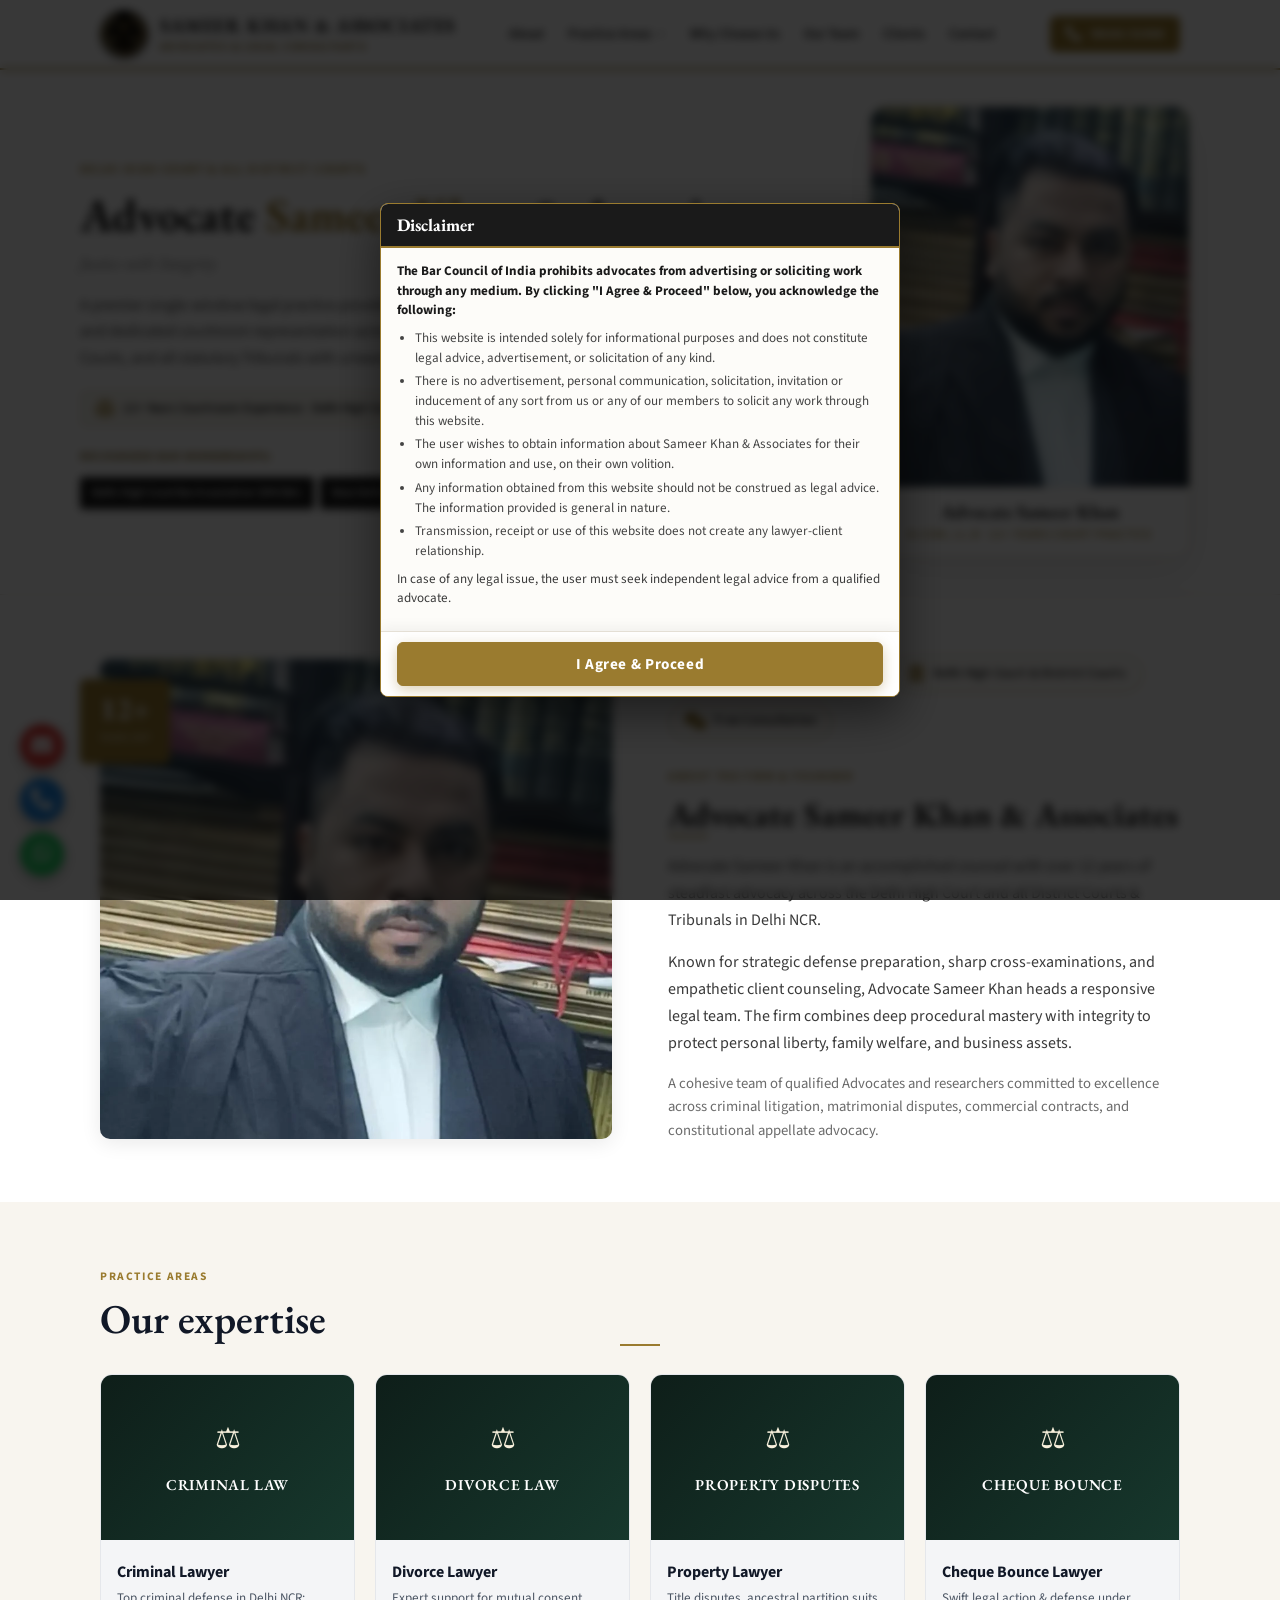
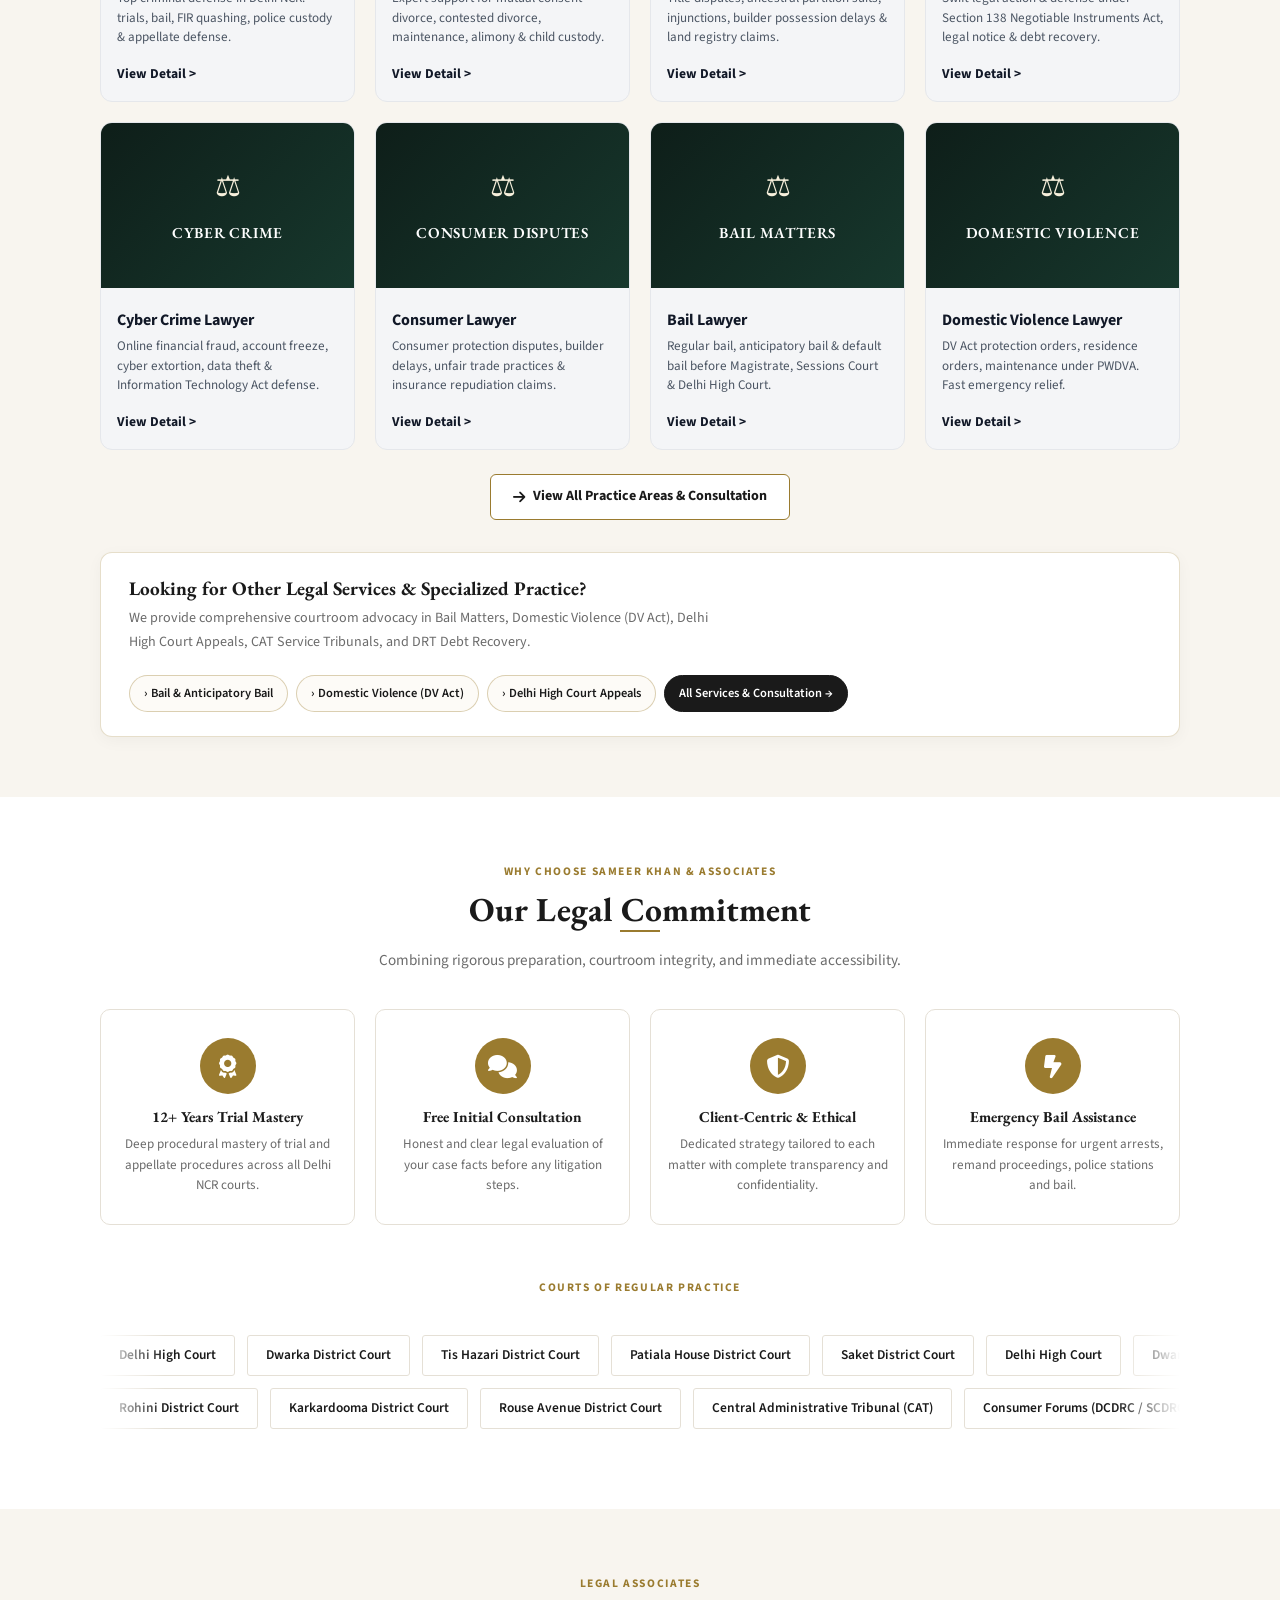
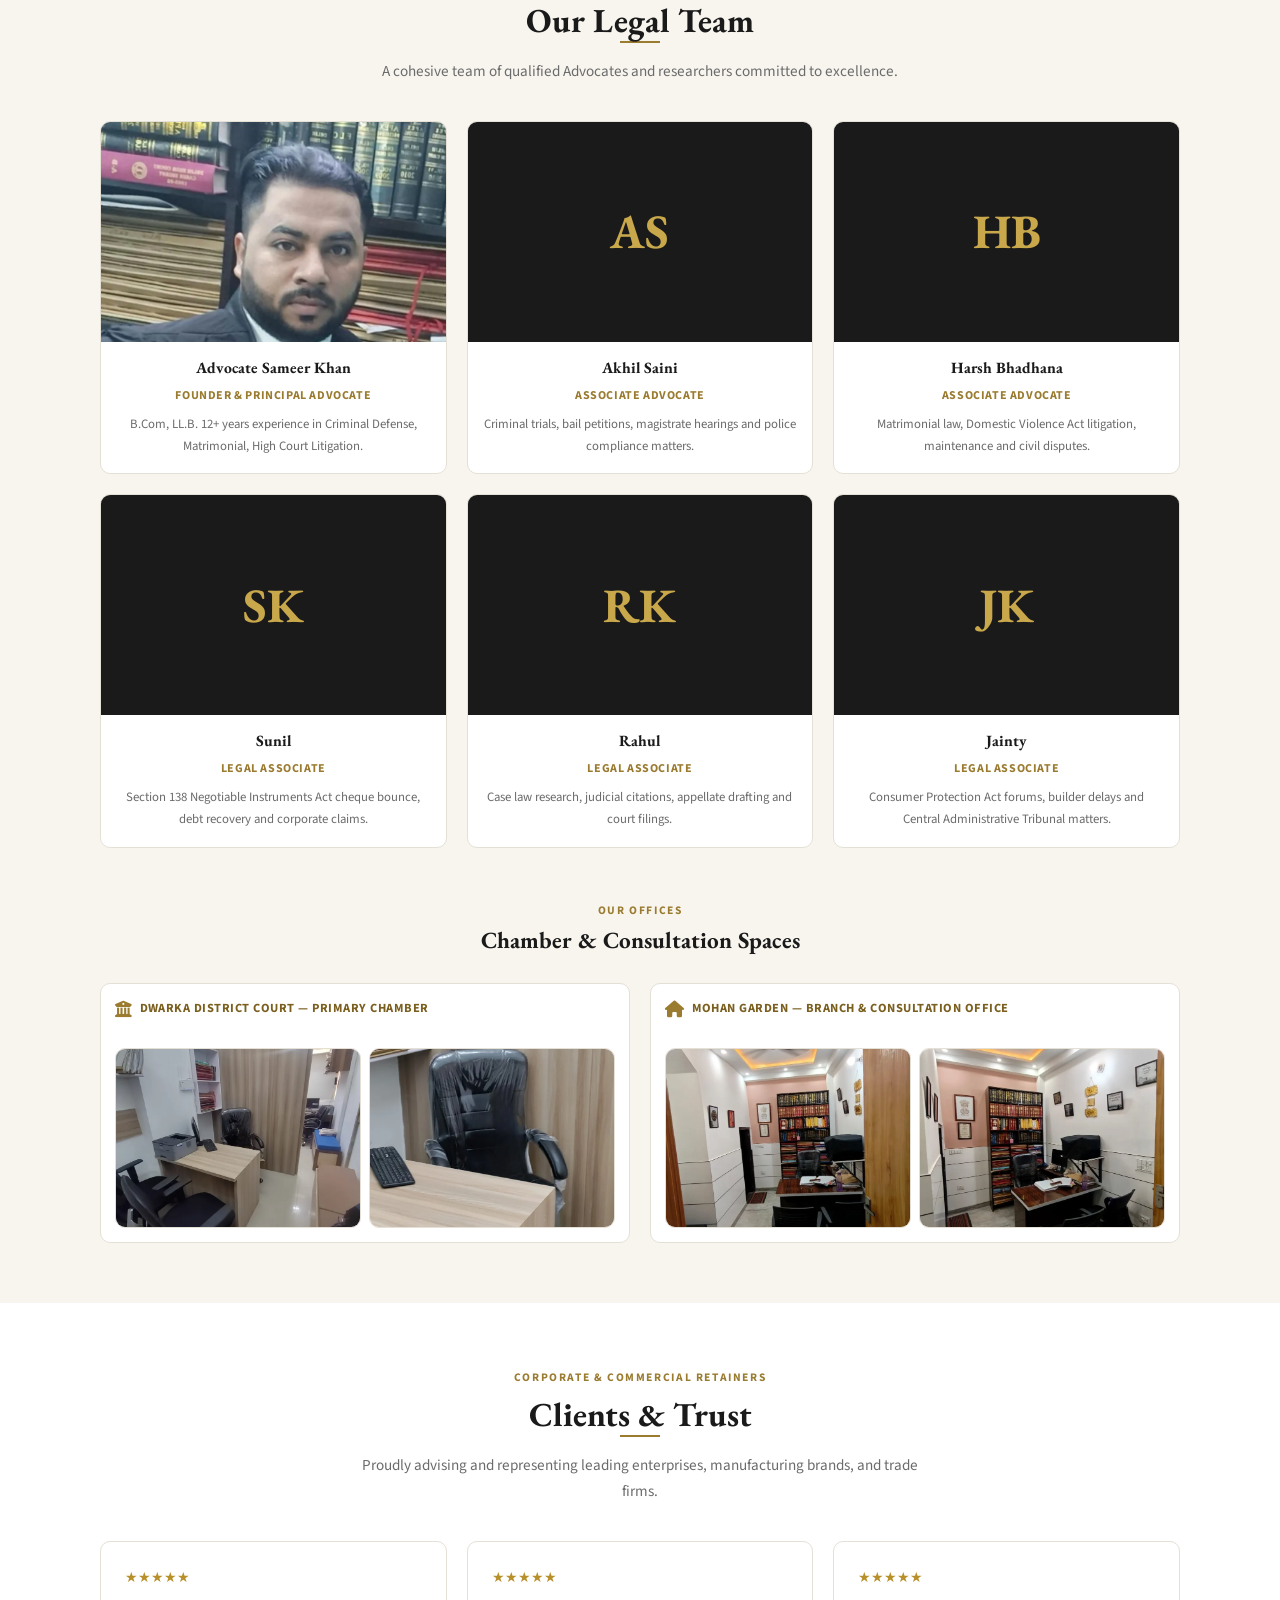
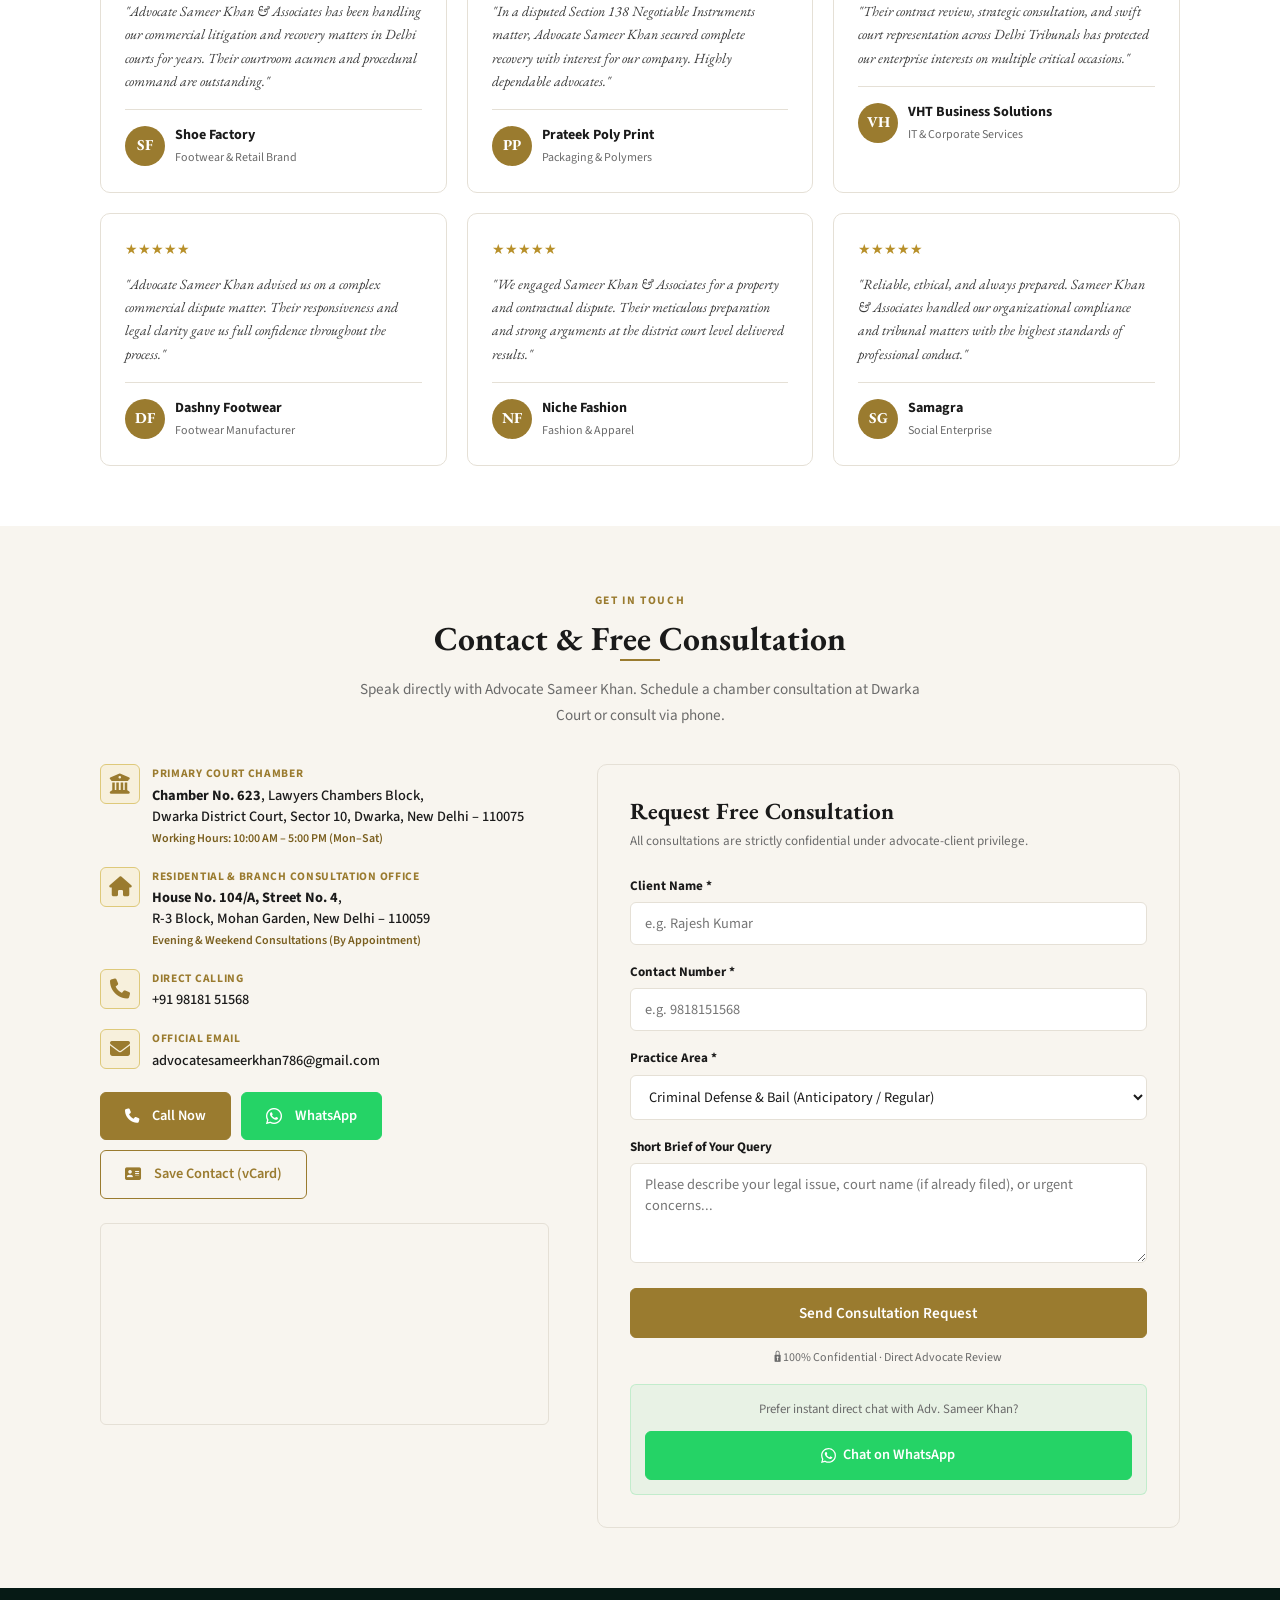
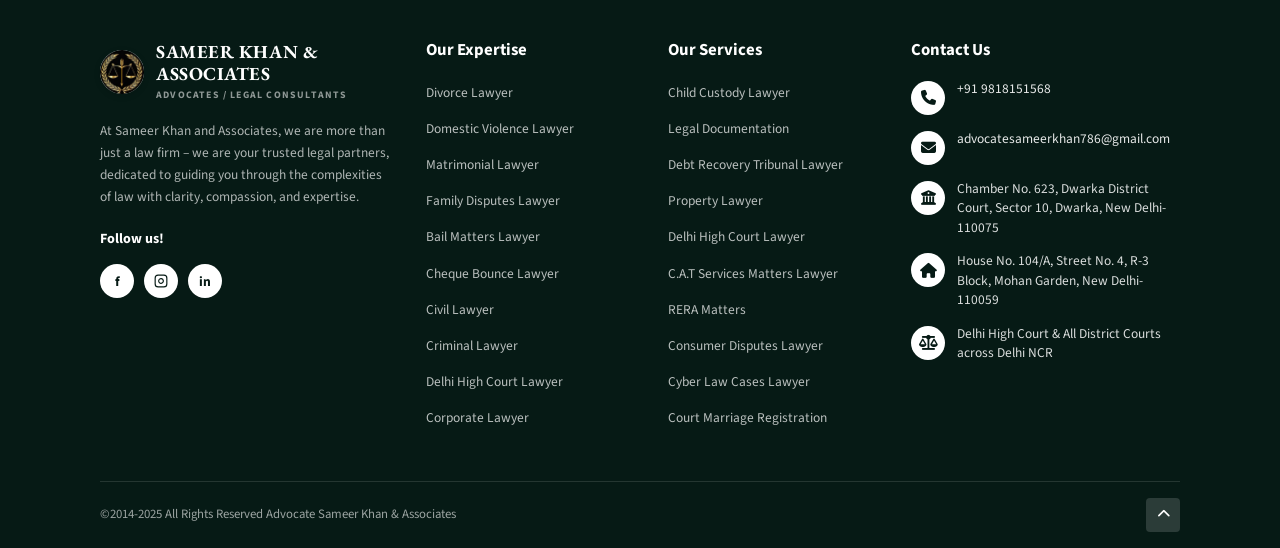
==== commit 60ac14f0: "refactor: update site styling, add core CSS file, and redesign footer across all pages" ====
--- a/index.html
+++ b/index.html
@@ -213,6 +213,16 @@
         <i class="fa-solid fa-scale-balanced hcs-icon"></i>
         <span>12+ Years Courtroom Experience · Delhi High Court &amp; All District Courts</span>
       </div>
+
+      <!-- Bar Memberships Row (below court strip) -->
+      <div class="hero-bar-memberships">
+        <span class="hbm-label">Recognized Bar Memberships:</span>
+        <div class="hbm-tags">
+          <span class="hbm-tag">Delhi High Court Bar Association (DHCBA)</span>
+          <span class="hbm-tag">New Delhi Bar Association (NDBA)</span>
+          <span class="hbm-tag">Dwarka Court Bar Association (DCBA)</span>
+        </div>
+      </div>
     </div>
 
     <!-- Clean Executive Profile DP Frame -->
@@ -313,10 +323,12 @@
 <section id="practice" class="section section-bg">
   <div class="container">
     <div class="expertise-header">
+      <span class="label">Practice Areas</span>
       <h2>Our expertise</h2>
-    </div>
-
-    <div class="exp-grid">
+      <div class="rule rule-center"></div>
+    </div>
+
+    <div class="exp-grid" id="practice-grid">
       <!-- 1. Criminal Lawyer -->
       <a href="criminal-lawyer-dwarka-delhi.html" class="exp-card">
         <div class="exp-card-media photo-box">
@@ -411,6 +423,48 @@
           <p>Consumer protection disputes, builder delays, unfair trade practices &amp; insurance repudiation claims.</p>
           <span class="exp-card-link">View Detail &gt;</span>
         </div>
+      </a>
+
+      <!-- 7. Bail Lawyer (hidden on mobile, visible on PC; hidden by default) -->
+      <a href="bail-lawyer-delhi.html" class="exp-card exp-card-extra">
+        <div class="exp-card-media photo-box">
+          <img src="images/cases/bail.jpg" alt="Bail Lawyer Delhi" onerror="this.style.display='none'; this.nextElementSibling.style.display='flex';" />
+          <div class="card-img-placeholder">
+            <span class="cip-icon">⚖</span>
+            <span class="cip-title">Bail Matters</span>
+          </div>
+        </div>
+        <div class="exp-card-body">
+          <h3>Bail Lawyer</h3>
+          <p>Regular bail, anticipatory bail &amp; default bail before Magistrate, Sessions Court &amp; Delhi High Court.</p>
+          <span class="exp-card-link">View Detail &gt;</span>
+        </div>
+      </a>
+
+      <!-- 8. Domestic Violence Lawyer (hidden on mobile, visible on PC; hidden by default) -->
+      <a href="domestic-violence-lawyer-delhi.html" class="exp-card exp-card-extra">
+        <div class="exp-card-media photo-box">
+          <img src="images/cases/domestic-violence.jpg" alt="Domestic Violence Lawyer Delhi" onerror="this.style.display='none'; this.nextElementSibling.style.display='flex';" />
+          <div class="card-img-placeholder">
+            <span class="cip-icon">⚖</span>
+            <span class="cip-title">Domestic Violence</span>
+          </div>
+        </div>
+        <div class="exp-card-body">
+          <h3>Domestic Violence Lawyer</h3>
+          <p>DV Act protection orders, residence orders, maintenance under PWDVA. Fast emergency relief.</p>
+          <span class="exp-card-link">View Detail &gt;</span>
+        </div>
+      </a>
+    </div>
+
+    <!-- Show More / See All row -->
+    <div class="exp-showall-row">
+      <button class="btn exp-showmore-btn" id="exp-showmore-btn" onclick="toggleMorePracticeCards(this)" aria-expanded="false">
+        <i class="fa-solid fa-chevron-down"></i> Show More Practice Areas
+      </button>
+      <a href="#contact" class="exp-viewall-btn">
+        <i class="fa-solid fa-arrow-right"></i> View All Practice Areas &amp; Consultation
       </a>
     </div>
 
@@ -1099,6 +1153,34 @@
   SCRIPTS (EXACT MATCH TO bail-lawyer-delhi.html)
 ═══════════════════════════════════════════ -->
 <script src="js/main.js"></script>
+<script>
+  // Practice area "Show More" toggle
+  function toggleMorePracticeCards(btn) {
+    var extras = document.querySelectorAll('.exp-card-extra');
+    var expanded = btn.getAttribute('aria-expanded') === 'true';
+    extras.forEach(function(c) {
+      c.style.display = expanded ? '' : 'flex';
+    });
+    btn.setAttribute('aria-expanded', expanded ? 'false' : 'true');
+    btn.innerHTML = expanded
+      ? '<i class="fa-solid fa-chevron-down"></i> Show More Practice Areas'
+      : '<i class="fa-solid fa-chevron-up"></i> Show Less';
+  }
+  // On load: PC shows all 8 always, mobile shows 6 (hide extras)
+  (function() {
+    var isMobile = window.innerWidth <= 768;
+    var extras = document.querySelectorAll('.exp-card-extra');
+    var btn = document.getElementById('exp-showmore-btn');
+    if (!isMobile) {
+      // PC: show all 8, hide the toggle button
+      extras.forEach(function(c) { c.style.display = 'flex'; });
+      if (btn) btn.style.display = 'none';
+    } else {
+      // Mobile: hide extra 2, show button
+      extras.forEach(function(c) { c.style.display = 'none'; });
+    }
+  })();
+</script>
 
 </body>
 </html>
--- a/css/style.css
+++ b/css/style.css
@@ -492,6 +492,46 @@
   font-size: 1rem;
 }
 
+/* ---------- HERO BAR MEMBERSHIPS (RECOGNIZED BAR MEMBERSHIPS) ---------- */
+.hero-bar-memberships {
+  margin-top: 16px;
+  display: flex;
+  flex-direction: column;
+  gap: 8px;
+  align-items: flex-start;
+}
+.hbm-label {
+  font-family: var(--font-sans);
+  font-size: 0.74rem;
+  font-weight: 700;
+  text-transform: uppercase;
+  letter-spacing: 0.1em;
+  color: var(--gold-dark);
+}
+.hbm-tags {
+  display: flex;
+  flex-wrap: wrap;
+  gap: 8px;
+}
+.hbm-tag {
+  background: #18181b;
+  color: #ffffff;
+  padding: 6px 12px;
+  border-radius: 4px;
+  font-family: var(--font-sans);
+  font-size: 0.8rem;
+  font-weight: 600;
+  letter-spacing: 0.02em;
+  border: 1px solid rgba(255, 255, 255, 0.1);
+  box-shadow: 0 2px 6px rgba(0,0,0,0.12);
+  transition: all 0.2s ease;
+}
+.hbm-tag:hover {
+  background: var(--gold-dark);
+  color: #ffffff;
+  border-color: var(--gold);
+}
+
 /* ---------- CLEAN EXECUTIVE PROFILE DP ---------- */
 .hero-photo-wrap {
   position: relative;
@@ -665,6 +705,68 @@
 /* Contact Address Compact Switchers */
 .addr-desktop { display: inline; }
 .addr-mobile  { display: none; }
+
+/* ---------- HERO BAR MEMBERSHIPS ROW ---------- */
+.hero-bar-memberships {
+  display: flex;
+  align-items: flex-start;
+  gap: 10px;
+  margin-top: 14px;
+  flex-wrap: wrap;
+}
+.hbm-label {
+  font-family: var(--font-sans);
+  font-size: 0.72rem;
+  font-weight: 700;
+  letter-spacing: 0.08em;
+  text-transform: uppercase;
+  color: var(--gold-dark);
+  white-space: nowrap;
+  padding-top: 6px;
+  flex-shrink: 0;
+}
+.hbm-tags {
+  display: flex;
+  flex-wrap: wrap;
+  gap: 6px;
+}
+.hbm-tag {
+  display: inline-block;
+  background: var(--dark);
+  color: var(--white);
+  font-family: var(--font-sans);
+  font-size: 0.73rem;
+  font-weight: 600;
+  padding: 5px 11px;
+  border-radius: 3px;
+  letter-spacing: 0.01em;
+  transition: background 0.18s;
+}
+.hbm-tag:hover { background: var(--gold-dark); }
+
+/* ---------- PRACTICE AREAS EXTRAS & SHOW ALL ---------- */
+.exp-showall-row {
+  display: flex;
+  align-items: center;
+  justify-content: center;
+  gap: 12px;
+  margin: 20px 0 0;
+  flex-wrap: wrap;
+}
+.exp-showmore-btn {
+  background: var(--white);
+  color: var(--dark);
+  border: 1.5px solid var(--gold);
+  gap: 8px;
+  font-size: 0.88rem;
+}
+.exp-showmore-btn:hover {
+  background: var(--gold-pale);
+  border-color: var(--gold-dark);
+}
+.exp-viewall-btn {
+  font-size: 0.88rem;
+}
 
 .about-highlights-4 {
   display: grid;
@@ -928,6 +1030,54 @@
 .emb-pill-cta:hover {
   background: var(--gold);
   color: #ffffff;
+}
+
+/* ---------- PRACTICE AREAS SHOW ALL / VIEW ALL ROW ---------- */
+.exp-showall-row {
+  display: flex;
+  justify-content: center;
+  align-items: center;
+  gap: 12px;
+  margin-top: 24px;
+}
+.exp-showmore-btn {
+  background: var(--gold);
+  color: var(--white);
+  padding: 10px 22px;
+  border-radius: var(--radius);
+  font-family: var(--font-sans);
+  font-size: 0.88rem;
+  font-weight: 700;
+  display: inline-flex;
+  align-items: center;
+  gap: 8px;
+  cursor: pointer;
+  border: none;
+  transition: background 0.2s ease, transform 0.2s ease;
+}
+.exp-showmore-btn:hover {
+  background: var(--gold-dark);
+  transform: translateY(-2px);
+}
+.exp-viewall-btn {
+  padding: 10px 22px;
+  font-family: var(--font-sans);
+  font-size: 0.88rem;
+  font-weight: 700;
+  display: inline-flex;
+  align-items: center;
+  gap: 8px;
+  text-decoration: none;
+  border: 1.5px solid var(--gold);
+  color: var(--dark);
+  border-radius: var(--radius);
+  background: #ffffff;
+  transition: all 0.2s ease;
+}
+.exp-viewall-btn:hover {
+  background: var(--gold);
+  color: var(--white);
+  transform: translateY(-2px);
 }
 
 /* ---------- 2-LINE SLIDING MARQUEE FOR COURTS ---------- */
@@ -1830,6 +1980,21 @@
   .addr-desktop { display: none !important; }
   .addr-mobile  { display: inline !important; }
 
+  /* Hero bar memberships — stack nicely on mobile */
+  .hero-bar-memberships {
+    align-items: center;
+    text-align: center;
+    gap: 8px;
+    margin-top: 14px;
+  }
+  .hbm-label { padding-top: 0; font-size: 0.70rem; text-align: center; }
+  .hbm-tags { justify-content: center; gap: 6px; }
+  .hbm-tag { font-size: 0.72rem; padding: 5px 10px; }
+
+  /* Practice area show-more row */
+  .exp-showall-row { gap: 8px; margin-top: 14px; }
+  .exp-showmore-btn, .exp-viewall-btn { font-size: 0.82rem; padding: 9px 16px; }
+
   /* Footer Mobile */
   .footer-sg-grid  { grid-template-columns: 1fr; gap: 28px; }
   .footer-sg-bottom{ flex-direction: column; text-align: center; gap: 10px; }
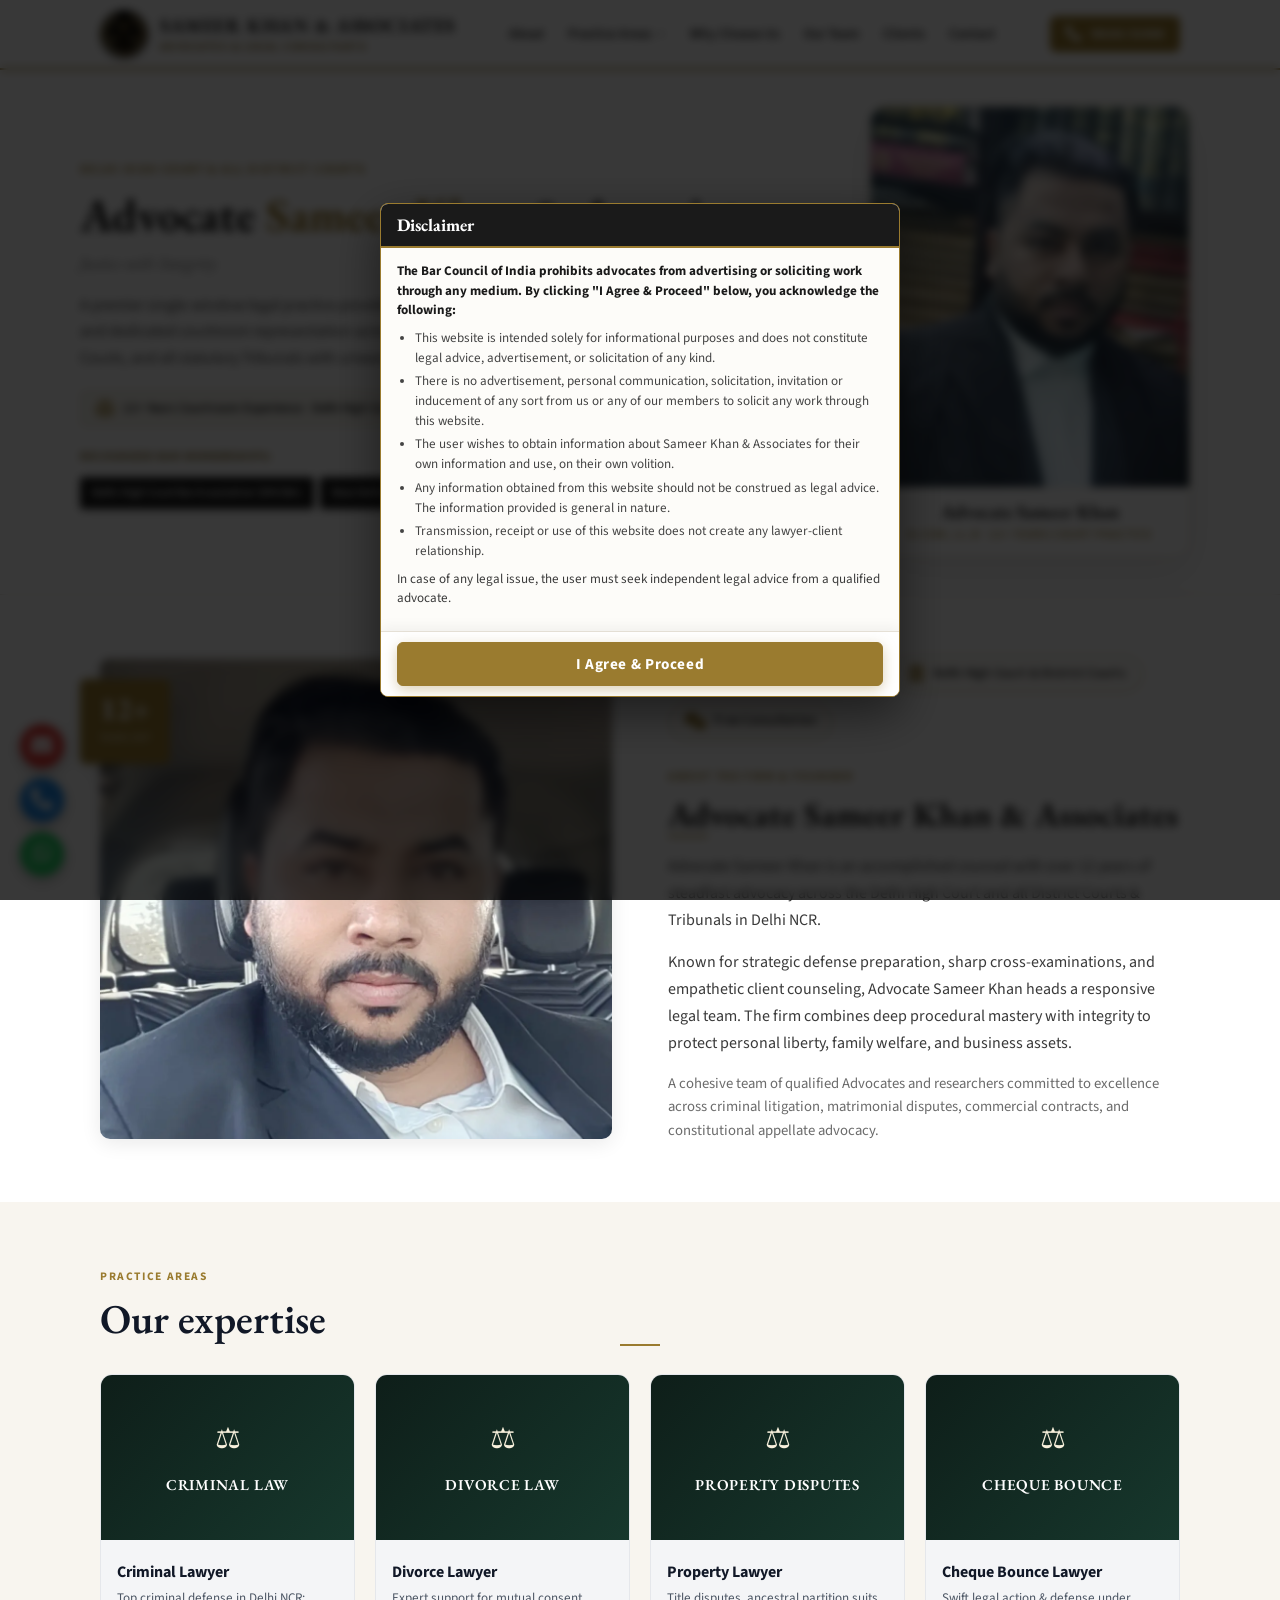
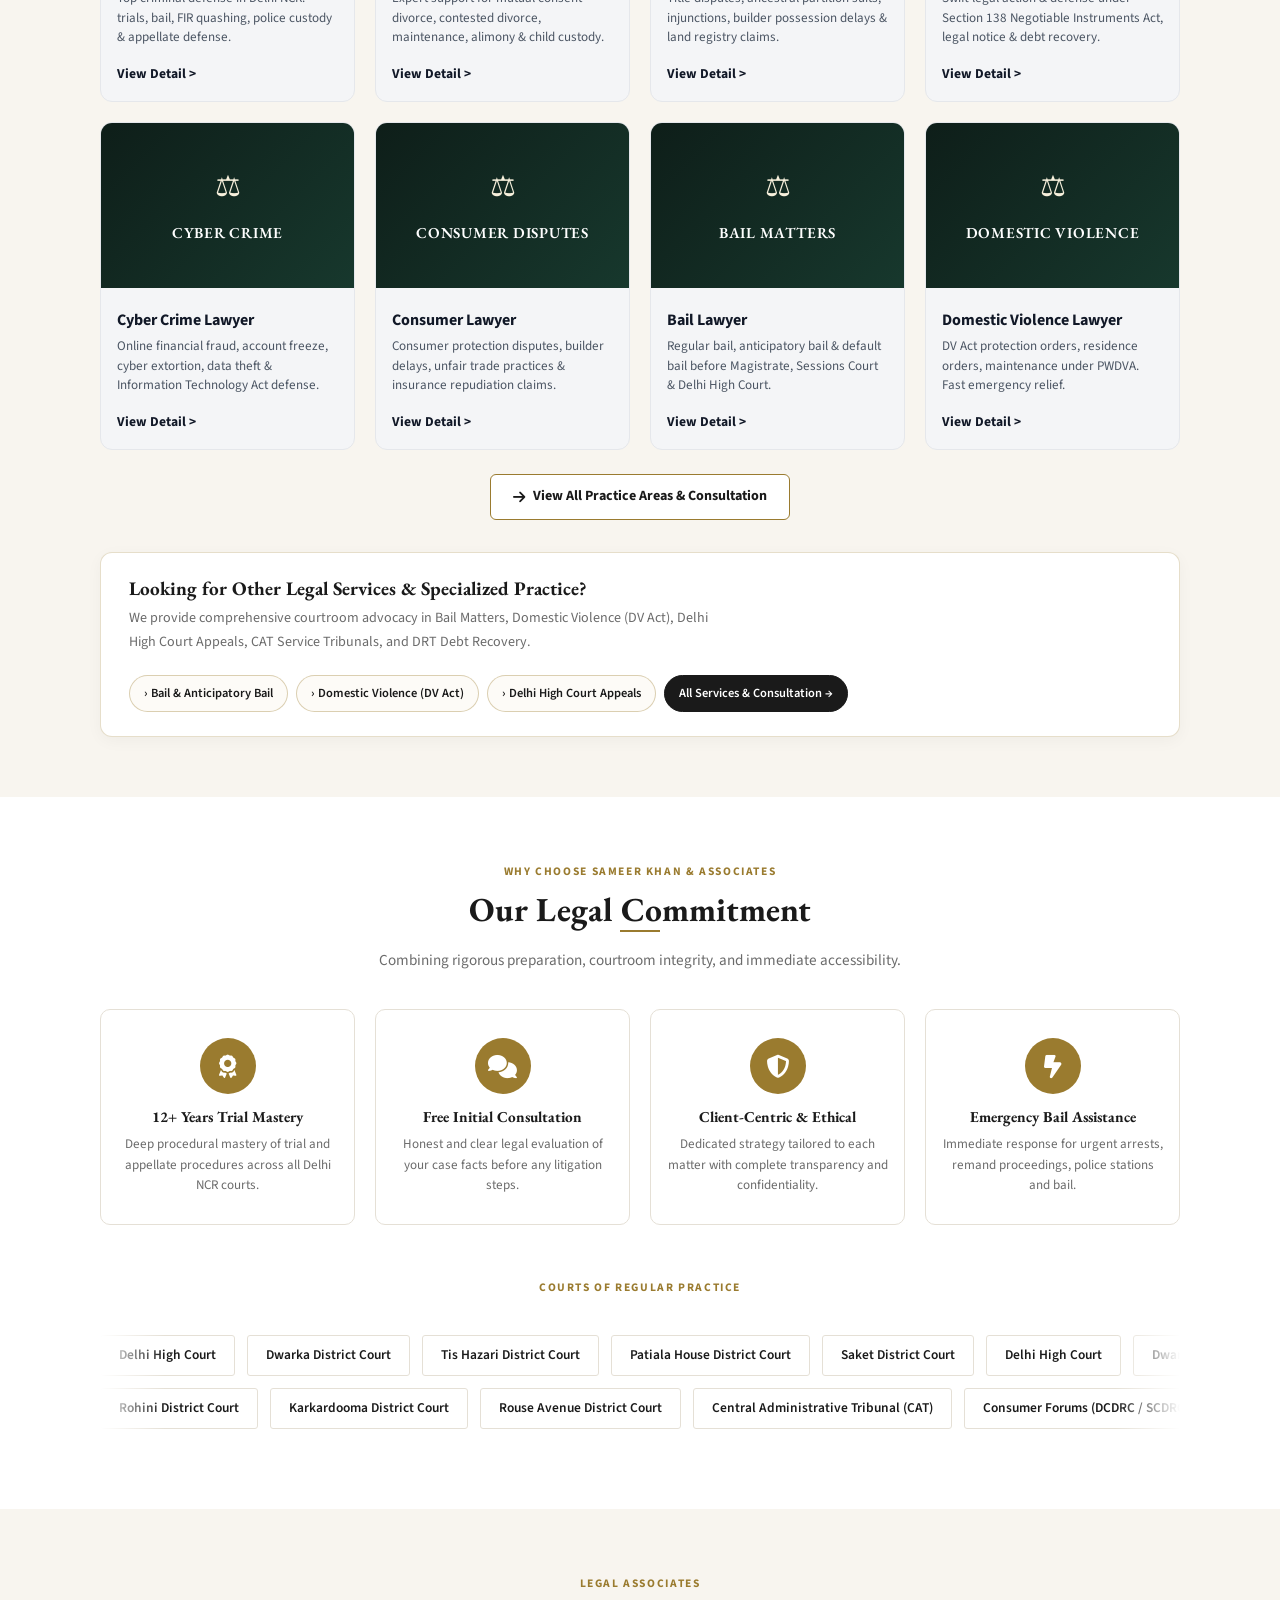
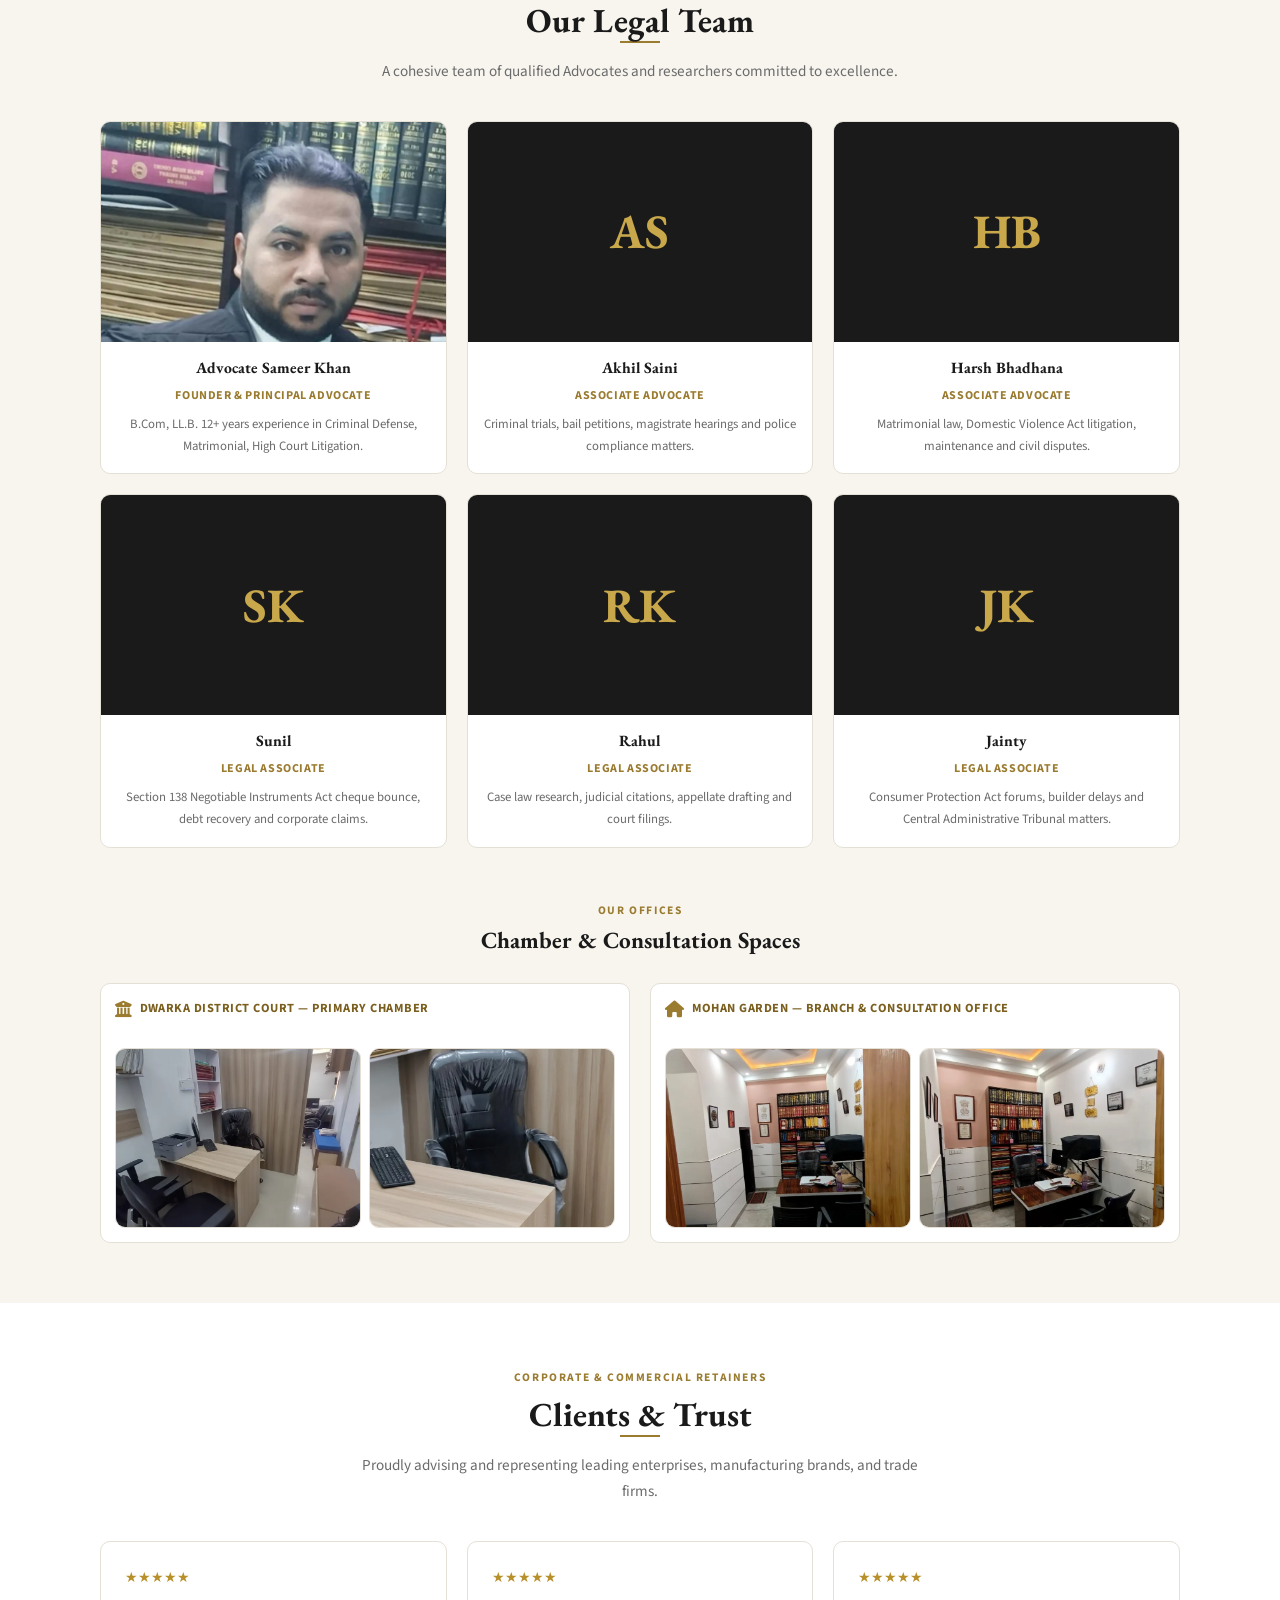
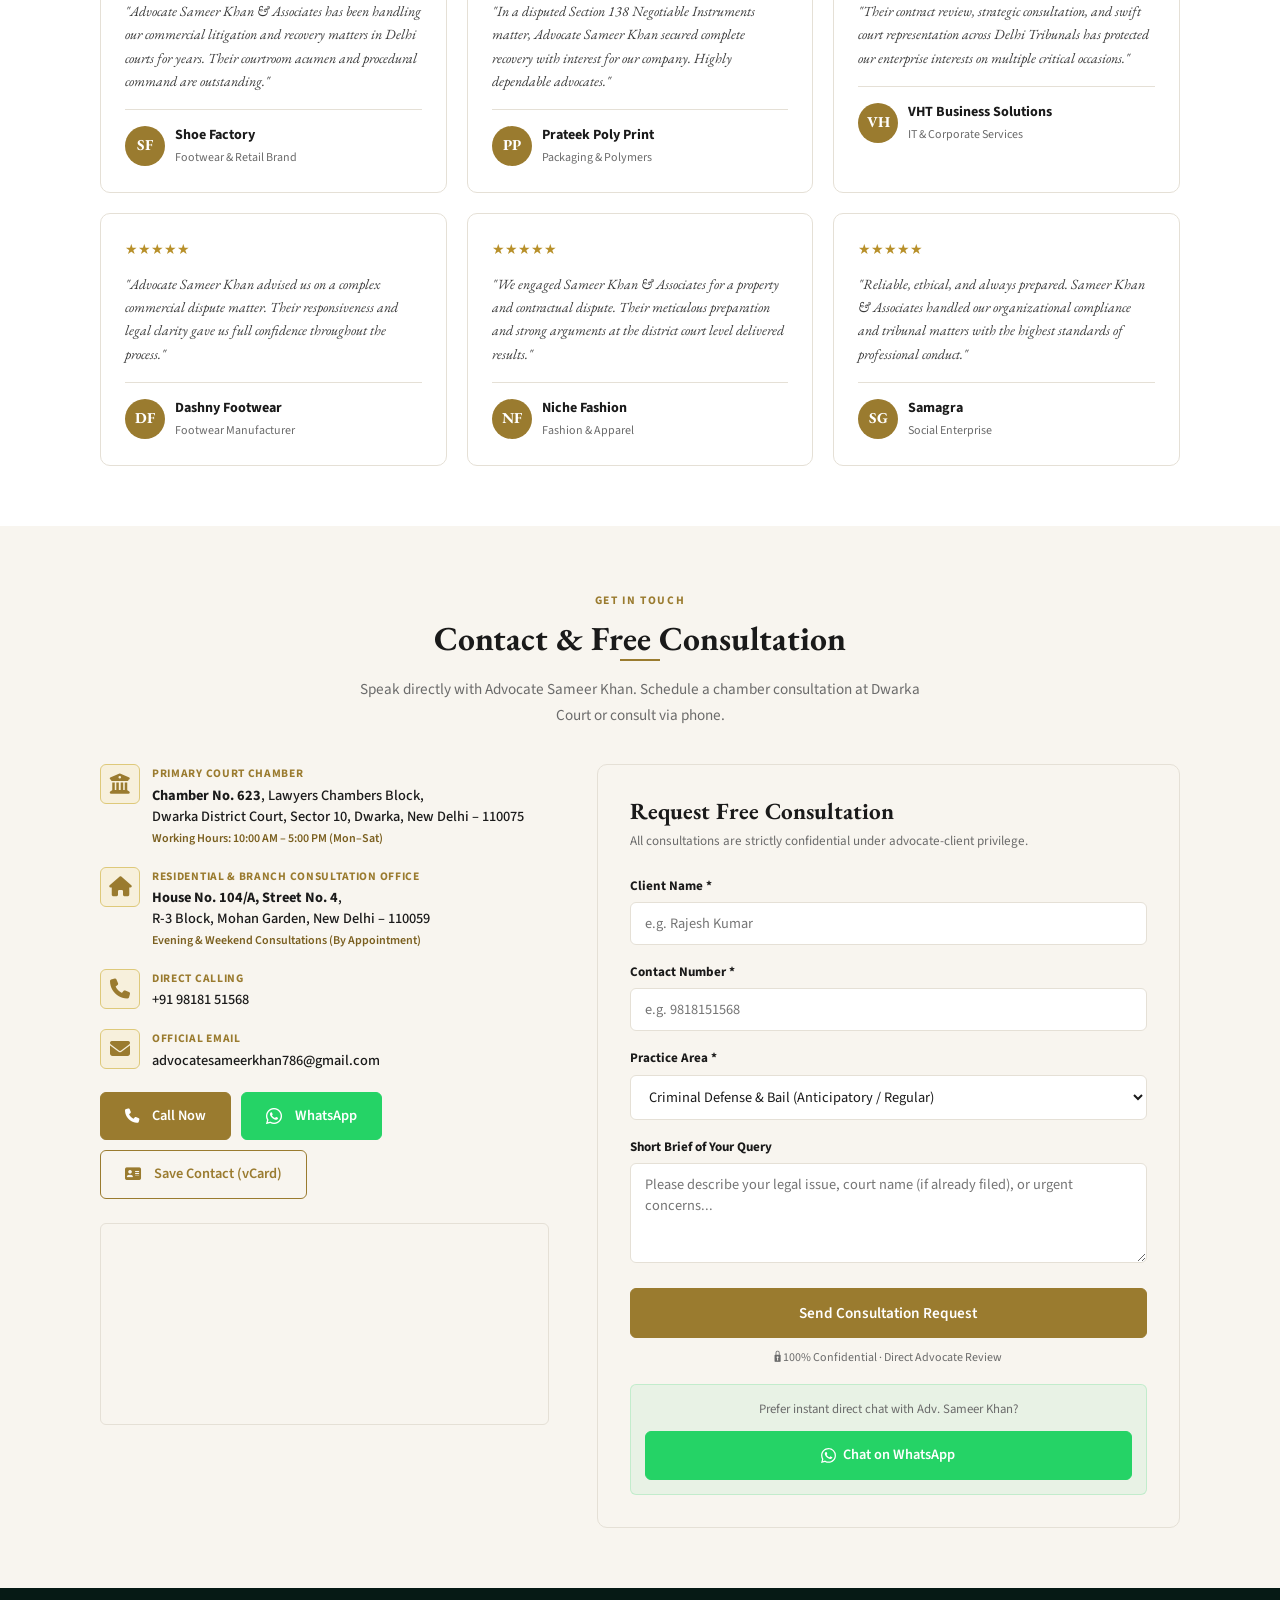
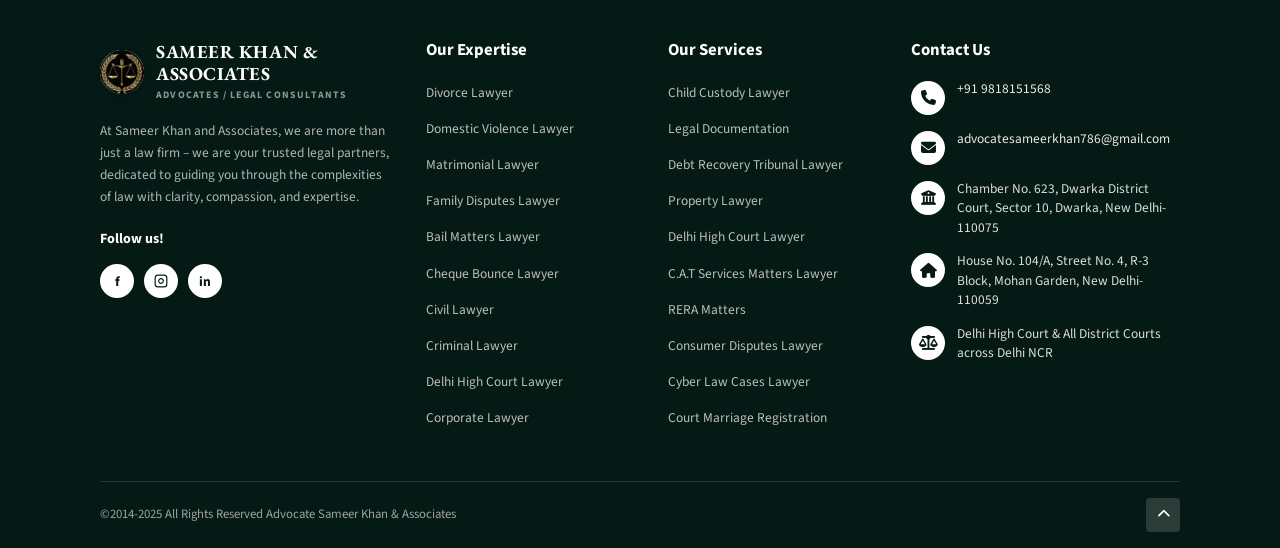
==== commit 3d3882dc: "refactor: extract inline mobile navigation styles into stylesheet and update branding markup across " ====
--- a/index.html
+++ b/index.html
@@ -166,32 +166,22 @@
 
   <div class="mobile-nav" id="mobile-nav" role="menu">
     <a href="#about" role="menuitem">About Adv. Sameer Khan</a>
-    <div style="padding: 10px 0 6px; border-bottom: 1px solid var(--border);">
-      <span style="font-size: 0.72rem; text-transform: uppercase; letter-spacing: 0.1em; color: var(--gold); font-weight: 700; display: block; margin-bottom: 6px;">Practice Areas</span>
-      <div style="display: grid; grid-template-columns: 1fr 1fr; gap: 6px;">
-        <a href="bail-lawyer-delhi.html" style="padding: 6px 0; font-size: 0.85rem; border: none;">› Bail &amp; Anticipatory</a>
-        <a href="criminal-lawyer-dwarka-delhi.html" style="padding: 6px 0; font-size: 0.85rem; border: none;">› Criminal Defense</a>
-        <a href="divorce-lawyer-dwarka-delhi.html" style="padding: 6px 0; font-size: 0.85rem; border: none;">› Divorce &amp; Family</a>
-        <a href="domestic-violence-lawyer-delhi.html" style="padding: 6px 0; font-size: 0.85rem; border: none;">› Domestic Violence</a>
-        <a href="cheque-bounce-lawyer-dwarka.html" style="padding: 6px 0; font-size: 0.85rem; border: none;">› Cheque Bounce</a>
-        <a href="civil-lawyer-delhi.html" style="padding: 6px 0; font-size: 0.85rem; border: none;">› Civil &amp; Property</a>
-        <a href="delhi-high-court-advocate.html" style="padding: 6px 0; font-size: 0.85rem; border: none; grid-column: span 2;">› Delhi High Court (Writs/Appeals)</a>
+    <div class="mobile-nav-practice-box">
+      <span class="mobile-nav-practice-title">Practice Areas</span>
+      <div class="mobile-nav-practice-grid">
+        <a href="bail-lawyer-delhi.html">› Bail &amp; Anticipatory</a>
+        <a href="criminal-lawyer-dwarka-delhi.html">› Criminal Defense</a>
+        <a href="divorce-lawyer-dwarka-delhi.html">› Divorce &amp; Family</a>
+        <a href="domestic-violence-lawyer-delhi.html">› Domestic Violence</a>
+        <a href="cheque-bounce-lawyer-dwarka.html">› Cheque Bounce</a>
+        <a href="civil-lawyer-delhi.html">› Civil &amp; Property</a>
+        <a href="delhi-high-court-advocate.html" class="span-2">› Delhi High Court (Writs/Appeals)</a>
       </div>
     </div>
     <a href="#why-us" role="menuitem">Why Choose Us</a>
     <a href="#team" role="menuitem">Our Team &amp; Associates</a>
     <a href="#clients" role="menuitem">Corporate Clients</a>
     <a href="#contact" role="menuitem">Consultation Locations</a>
-    <div class="mobile-cta">
-      <a href="tel:+919818151568" class="btn btn-primary">
-        <i class="fa-solid fa-phone" style="font-size:1rem; margin-right:4px;"></i>
-        Call 98181 51568
-      </a>
-      <a href="https://wa.me/919818151568" target="_blank" rel="noopener" class="btn btn-wa">
-        <i class="fa-brands fa-whatsapp" style="font-size:1.15rem; margin-right:4px;"></i>
-        WhatsApp
-      </a>
-    </div>
   </div>
 </nav>
 
@@ -249,14 +239,14 @@
 ═══════════════════════════════════════════ -->
 <section id="about" class="section">
   <div class="container about-grid">
-    <!-- About Photos Gallery (Pic 1: Robe Photo) -->
+    <!-- About Photos Gallery (Founder Pic: Suit Photo) -->
     <div class="about-img-wrap">
       <picture>
-        <source srcset="images/sameer-khan.webp" type="image/webp">
-        <img src="images/sameer-khan.webp" 
-             alt="Advocate Sameer Khan Legal Counsel" 
+        <source srcset="images/sameer-khan-suit.webp" type="image/webp">
+        <img src="images/sameer-khan-suit.webp" 
+             alt="Advocate Sameer Khan, Founder &amp; Principal Advocate" 
              class="about-img-main"
-             onerror="this.onerror=null; this.src='C:/Users/admin/.gemini/antigravity/brain/17e11128-5a31-4447-b972-c48929554249/.user_uploaded/media_1794297103135_408acd14.webp';" />
+             onerror="this.onerror=null; this.src='C:/Users/admin/.gemini/antigravity/brain/17e11128-5a31-4447-b972-c48929554249/.user_uploaded/media_1794305719686_86d78dac.webp';" />
       </picture>
       <div class="about-exp">
         <strong>12+</strong>
--- a/css/style.css
+++ b/css/style.css
@@ -400,17 +400,81 @@
 
 .mobile-nav {
   display: none; background: var(--white);
-  border-top: 1px solid var(--border); padding: 8px 20px 16px;
+  border-top: 1px solid var(--border);
+  padding: 8px 18px 18px;
+  box-shadow: 0 12px 30px rgba(0, 0, 0, 0.12);
+  max-height: calc(100vh - 65px);
+  overflow-y: auto;
+  -webkit-overflow-scrolling: touch;
 }
 .mobile-nav.open { display: block; }
-.mobile-nav a {
-  display: block; padding: 11px 0;
-  font-family: var(--font-sans); font-size: 0.95rem; font-weight: 600;
-  color: var(--dark); border-bottom: 1px solid var(--border);
-}
-.mobile-nav a:hover { color: var(--gold); }
-.mobile-cta { display: flex; gap: 10px; margin-top: 14px; }
-.mobile-cta .btn { flex: 1; justify-content: center; font-size: 0.9rem; }
+.mobile-nav > a {
+  display: flex;
+  align-items: center;
+  justify-content: space-between;
+  padding: 11px 4px;
+  font-family: var(--font-sans);
+  font-size: 0.94rem;
+  font-weight: 600;
+  color: var(--dark);
+  border-bottom: 1px solid #f1ece4;
+  text-decoration: none;
+  transition: color 0.18s ease, padding-left 0.18s ease;
+}
+.mobile-nav > a:last-child {
+  border-bottom: none;
+}
+.mobile-nav > a:hover,
+.mobile-nav > a:active {
+  color: var(--gold);
+  padding-left: 5px;
+}
+.mobile-nav-practice-box {
+  padding: 10px 4px 8px;
+  border-bottom: 1px solid #f1ece4;
+}
+.mobile-nav-practice-title {
+  font-size: 0.72rem;
+  text-transform: uppercase;
+  letter-spacing: 0.1em;
+  color: var(--gold-dark);
+  font-weight: 700;
+  display: block;
+  margin-bottom: 8px;
+}
+.mobile-nav-practice-grid {
+  display: grid;
+  grid-template-columns: 1fr 1fr;
+  gap: 6px 8px;
+}
+.mobile-nav-practice-grid a {
+  padding: 7px 8px;
+  font-size: 0.82rem;
+  font-weight: 600;
+  color: var(--dark);
+  border: 1px solid rgba(154, 123, 47, 0.22);
+  border-radius: 6px;
+  background: #fdfbf7;
+  text-decoration: none;
+  display: block;
+  line-height: 1.25;
+  transition: all 0.18s ease;
+}
+.mobile-nav-practice-grid a:hover {
+  background: var(--gold-pale);
+  color: var(--gold-dark);
+  border-color: var(--gold);
+}
+.mobile-nav-practice-grid a.active-link {
+  font-weight: 700;
+  color: var(--gold-dark);
+  background: #fdf6e6;
+  border-color: var(--gold);
+}
+.mobile-nav-practice-grid a.span-2 {
+  grid-column: span 2;
+}
+.mobile-cta { display: none !important; }
 
 /* ---------- HERO ---------- */
 #hero { padding-top: 64px; background: var(--white); border-bottom: 1px solid var(--border); }
@@ -1271,18 +1335,26 @@
   padding-bottom: 40px;
 }
 
-.footer-sg-brand .nav-logo {
+.footer-sg-brand .nav-logo,
+.footer-sg-brand .footer-logo-link {
   display: inline-flex;
   align-items: center;
   gap: 12px;
   text-decoration: none;
   margin-bottom: 16px;
 }
-.footer-sg-brand .nav-logo-img {
+.footer-sg-brand .nav-logo-img,
+.footer-sg-brand .footer-logo-img {
   width: 44px;
   height: 44px;
-}
-.footer-sg-brand .nav-logo-name {
+  border-radius: 50%;
+  object-fit: cover;
+  display: block;
+  flex-shrink: 0;
+  box-shadow: 0 2px 6px rgba(0, 0, 0, 0.25);
+}
+.footer-sg-brand .nav-logo-name,
+.footer-sg-brand .footer-logo-name {
   color: #ffffff;
   font-family: var(--font-serif);
   font-size: 1.15rem;
@@ -1291,7 +1363,8 @@
   display: block;
   line-height: 1.2;
 }
-.footer-sg-brand .nav-logo-sub {
+.footer-sg-brand .nav-logo-sub,
+.footer-sg-brand .footer-logo-sub {
   color: rgba(255,255,255,0.55);
   font-size: 0.62rem;
   letter-spacing: 0.12em;
@@ -1724,7 +1797,7 @@
   .about-img-office { display: none; }
   .about-img-wrap {
     position: relative;
-    max-width: 320px;
+    max-width: 290px;
     margin: 0 auto;
     border-radius: var(--radius-lg);
     overflow: hidden;
@@ -1744,22 +1817,51 @@
   .about-img-main {
     display: block;
     width: 100%;
-    height: 380px;
+    height: 315px;
     object-fit: cover;
     object-position: top center;
     border-radius: var(--radius-lg);
     box-shadow: var(--shadow);
   }
-  /* Hide redundant 12+ yr exp tag on mobile */
+  /* 12+ Years Exp badge on the photo in mobile view (restored as in PC view) */
   .about-exp { 
-    display: none !important; 
+    display: block !important;
+    position: absolute;
+    top: 10px;
+    left: 10px;
+    z-index: 6;
+    background: var(--gold);
+    color: var(--white);
+    text-align: center;
+    padding: 7px 11px;
+    border-radius: 8px;
+    box-shadow: 0 4px 14px rgba(0, 0, 0, 0.35);
+    font-family: var(--font-sans);
+    min-width: 68px;
+    border: 1px solid rgba(255, 255, 255, 0.28);
+  }
+  .about-exp strong {
+    display: block;
+    font-size: 1.45rem;
+    font-family: var(--font-serif);
+    line-height: 1;
+    font-weight: 700;
+  }
+  .about-exp span {
+    display: block;
+    font-size: 0.58rem;
+    letter-spacing: 0.06em;
+    text-transform: uppercase;
+    opacity: 0.95;
+    margin-top: 2px;
+    font-weight: 700;
   }
 
   /* Mobile-only tags: positioned INSIDE the picture, beautifully aligned */
   .about-tags-mobile-overlap {
     display: flex !important;
     position: absolute;
-    bottom: 12px;
+    bottom: 10px;
     left: 6px;
     right: 6px;
     z-index: 5;
@@ -1767,8 +1869,8 @@
     flex-wrap: wrap;
     justify-content: center;
     align-items: center;
-    gap: 6px;
-    padding: 0 4px;
+    gap: 5px;
+    padding: 0 2px;
     box-sizing: border-box;
   }
   .at-pill-mob {
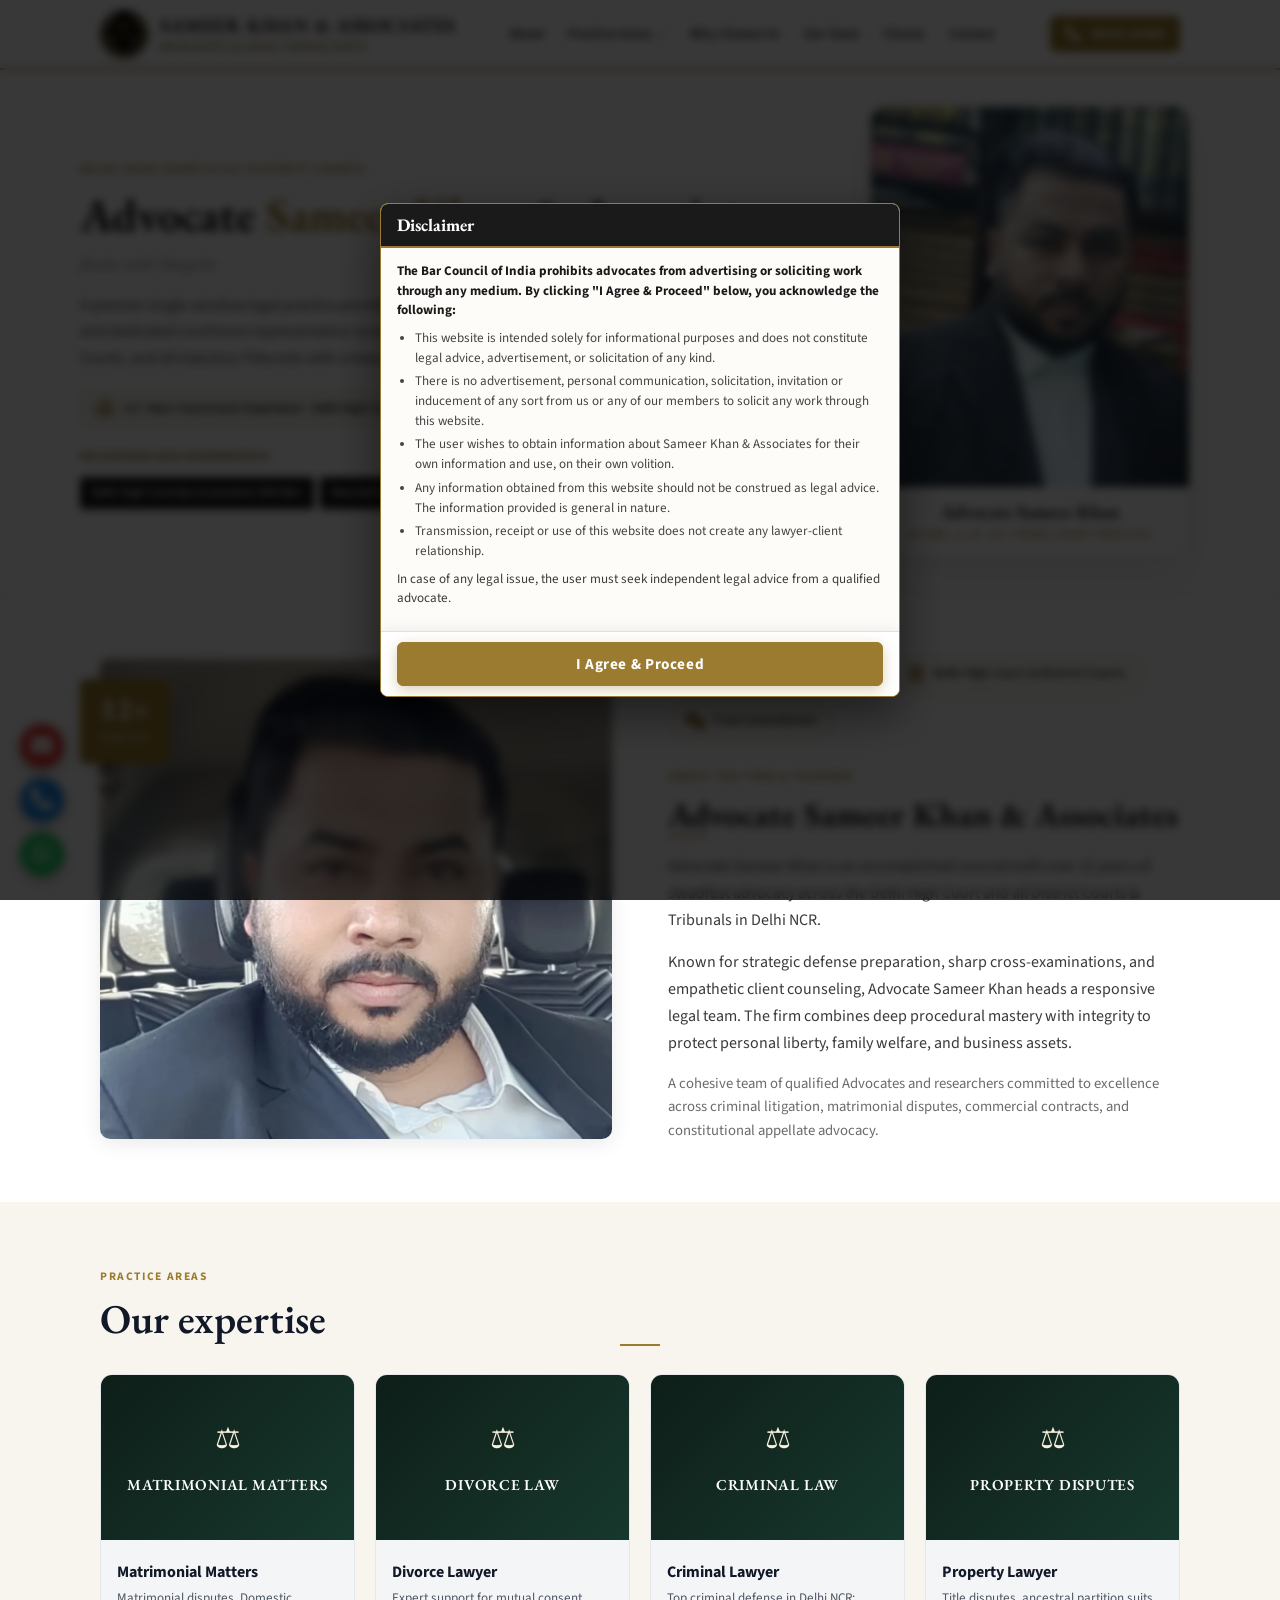
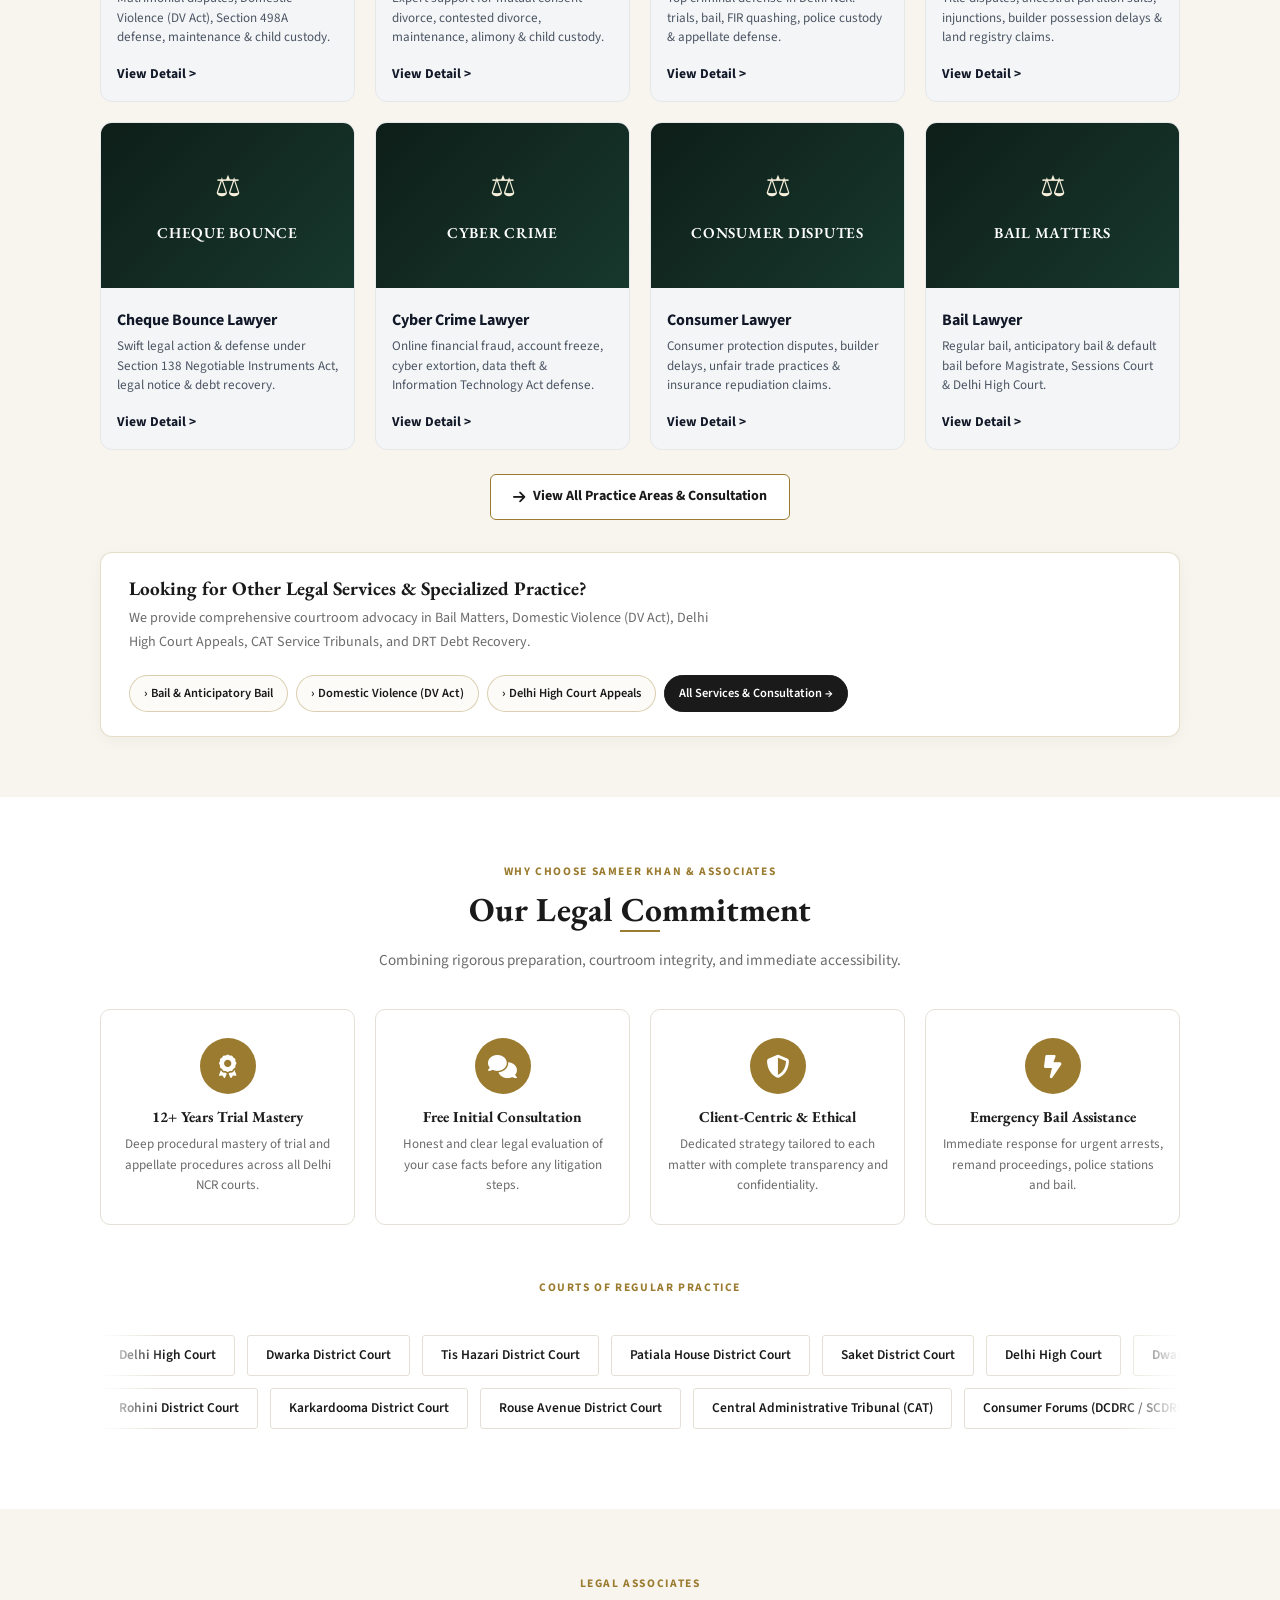
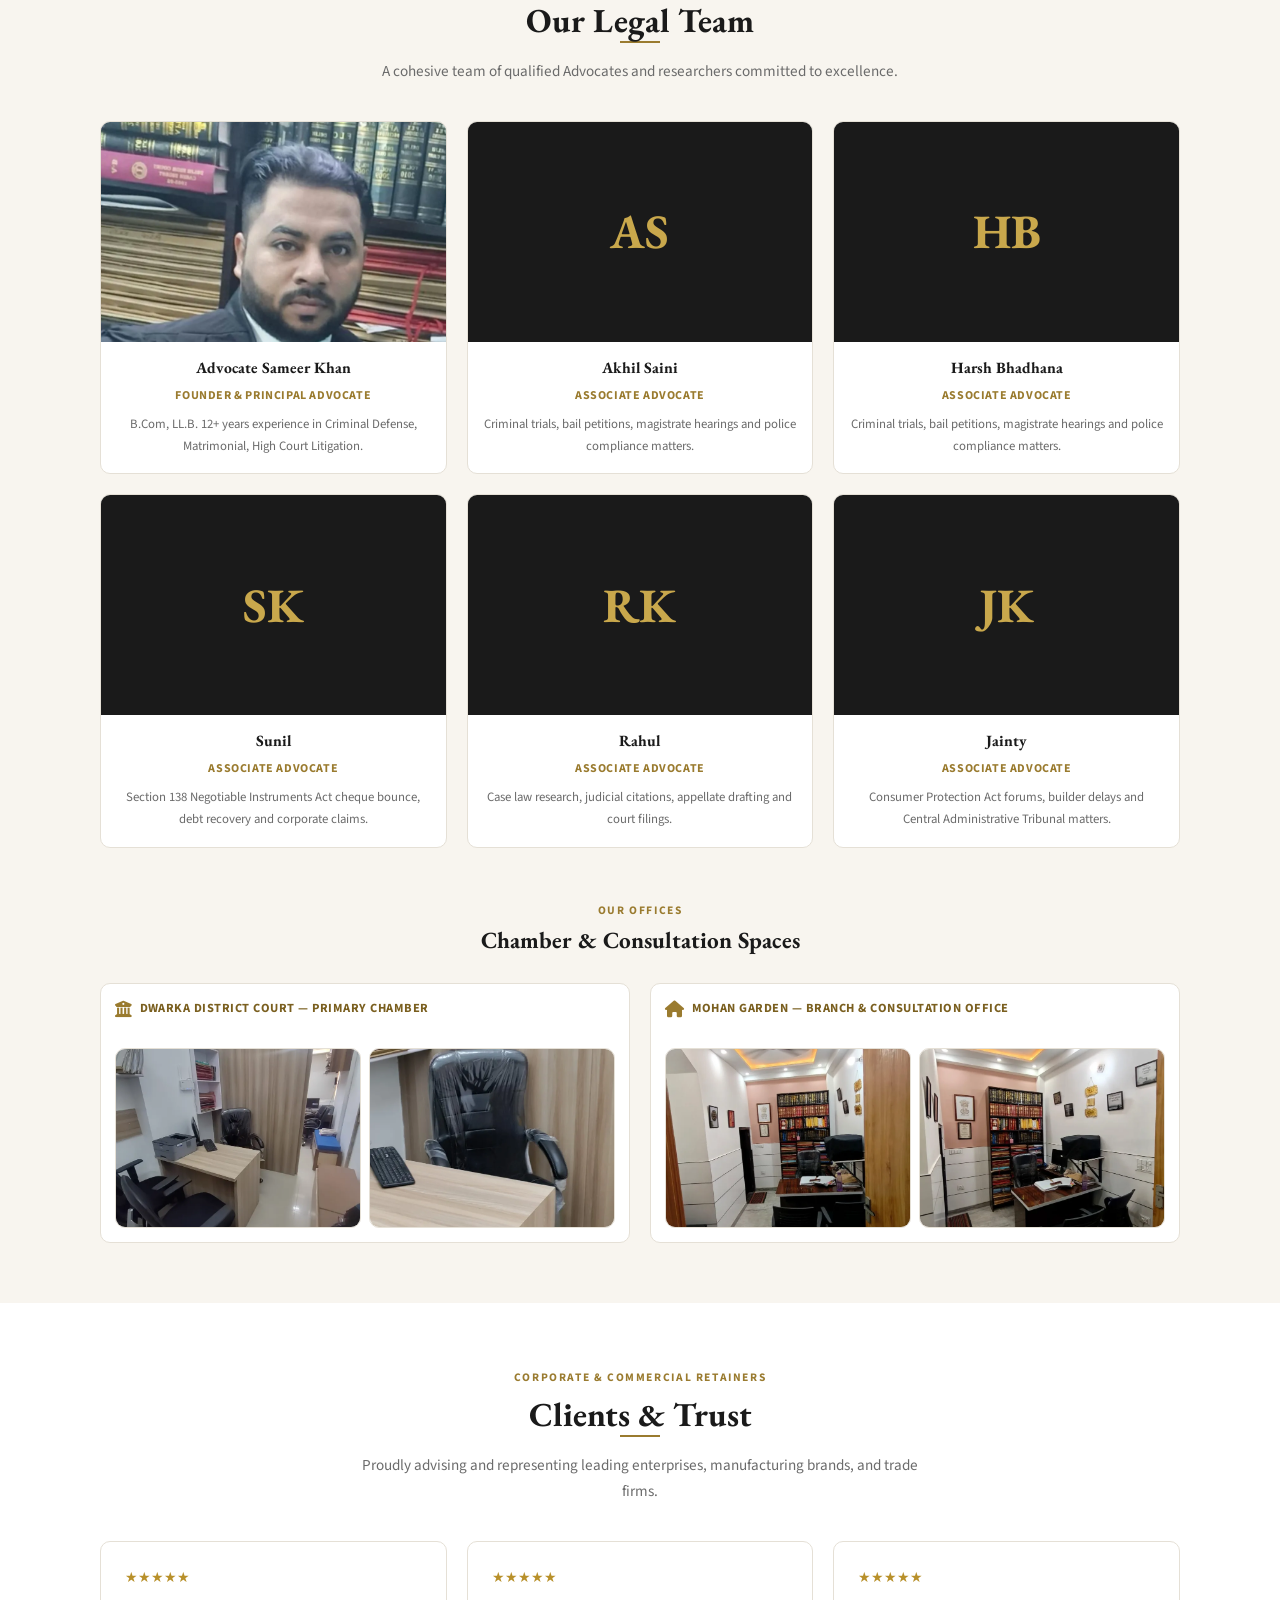
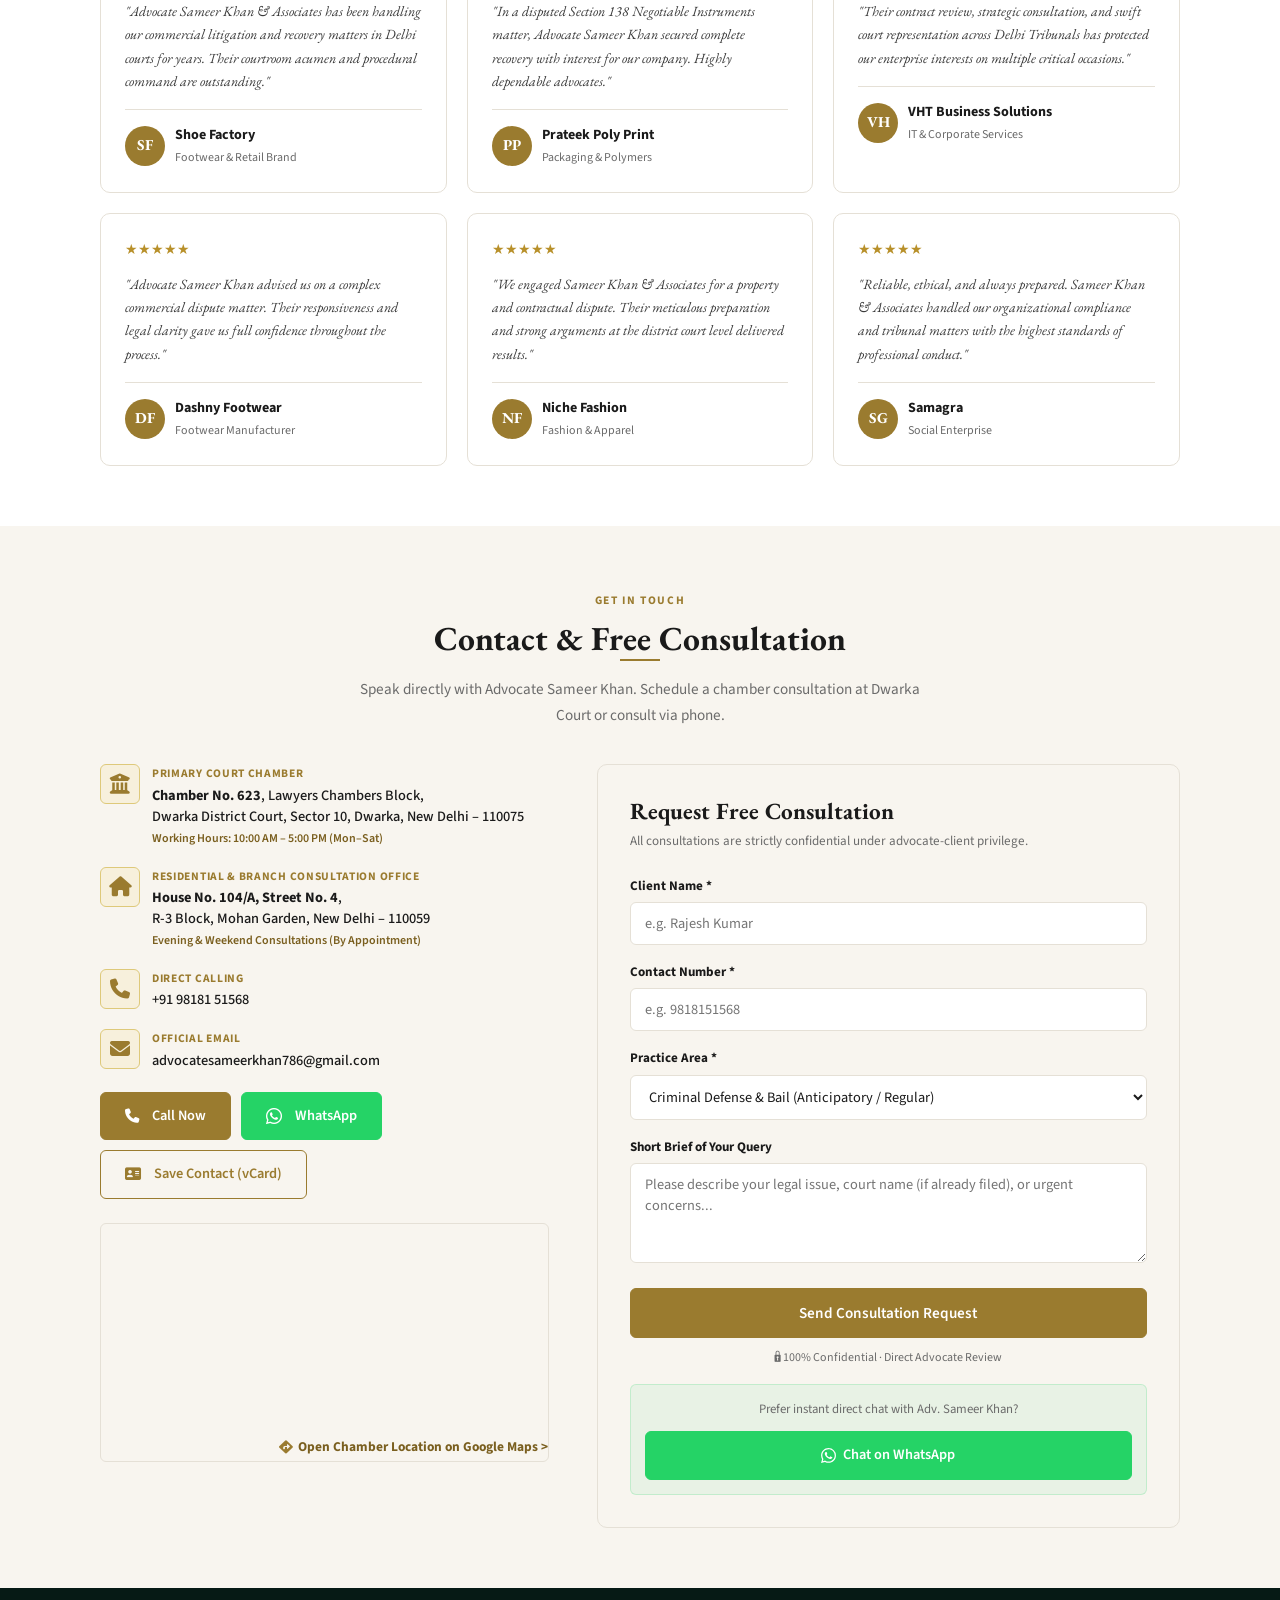
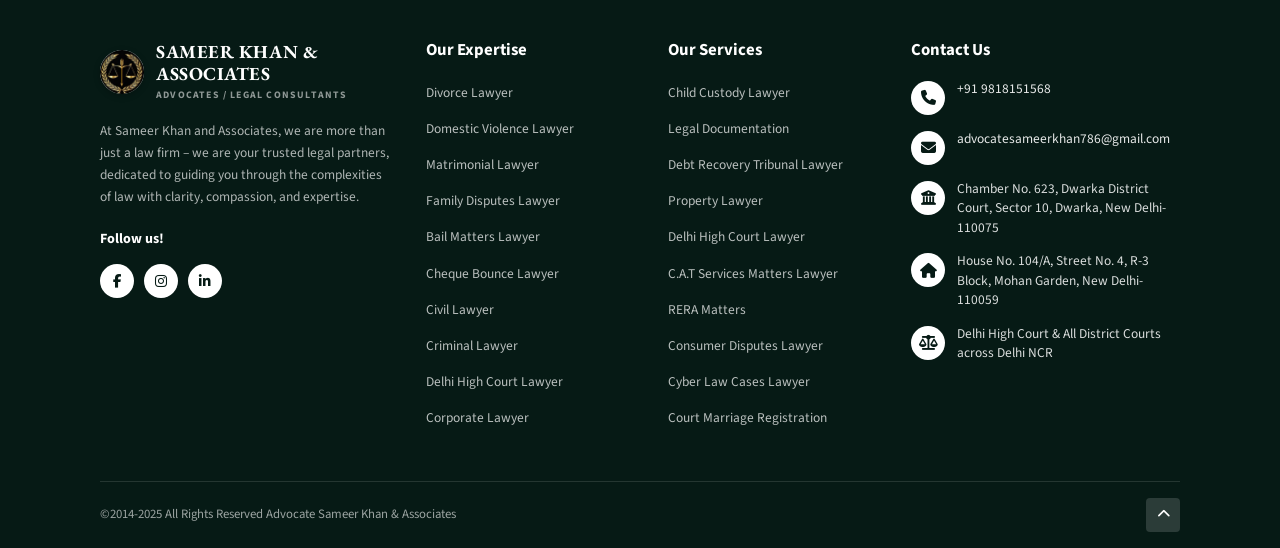
==== commit 95658b9a: "feat: add social media links to footer and update map URL across pages" ====
--- a/index.html
+++ b/index.html
@@ -319,18 +319,18 @@
     </div>
 
     <div class="exp-grid" id="practice-grid">
-      <!-- 1. Criminal Lawyer -->
-      <a href="criminal-lawyer-dwarka-delhi.html" class="exp-card">
+      <!-- 1. Matrimonial Matters (Domestic Violence & Family) -->
+      <a href="domestic-violence-lawyer-delhi.html" class="exp-card">
         <div class="exp-card-media photo-box">
-          <img src="images/cases/criminal.jpg" alt="Criminal Lawyer Delhi" onerror="this.style.display='none'; this.nextElementSibling.style.display='flex';" />
+          <img src="images/cases/domestic-violence.jpg" alt="Matrimonial Matters Lawyer Delhi" onerror="this.style.display='none'; this.nextElementSibling.style.display='flex';" />
           <div class="card-img-placeholder">
             <span class="cip-icon">⚖</span>
-            <span class="cip-title">Criminal Law</span>
+            <span class="cip-title">Matrimonial Matters</span>
           </div>
         </div>
         <div class="exp-card-body">
-          <h3>Criminal Lawyer</h3>
-          <p>Top criminal defense in Delhi NCR: trials, bail, FIR quashing, police custody &amp; appellate defense.</p>
+          <h3>Matrimonial Matters</h3>
+          <p>Matrimonial disputes, Domestic Violence (DV Act), Section 498A defense, maintenance &amp; child custody.</p>
           <span class="exp-card-link">View Detail &gt;</span>
         </div>
       </a>
@@ -351,7 +351,23 @@
         </div>
       </a>
 
-      <!-- 3. Property Lawyer -->
+      <!-- 3. Criminal Lawyer (Placed 3rd) -->
+      <a href="criminal-lawyer-dwarka-delhi.html" class="exp-card">
+        <div class="exp-card-media photo-box">
+          <img src="images/cases/criminal.jpg" alt="Criminal Lawyer Delhi" onerror="this.style.display='none'; this.nextElementSibling.style.display='flex';" />
+          <div class="card-img-placeholder">
+            <span class="cip-icon">⚖</span>
+            <span class="cip-title">Criminal Law</span>
+          </div>
+        </div>
+        <div class="exp-card-body">
+          <h3>Criminal Lawyer</h3>
+          <p>Top criminal defense in Delhi NCR: trials, bail, FIR quashing, police custody &amp; appellate defense.</p>
+          <span class="exp-card-link">View Detail &gt;</span>
+        </div>
+      </a>
+
+      <!-- 4. Property Lawyer -->
       <a href="civil-lawyer-delhi.html" class="exp-card">
         <div class="exp-card-media photo-box">
           <img src="images/cases/property.jpg" alt="Property Lawyer Delhi" onerror="this.style.display='none'; this.nextElementSibling.style.display='flex';" />
@@ -367,7 +383,7 @@
         </div>
       </a>
 
-      <!-- 4. Cheque Bounce Lawyer -->
+      <!-- 5. Cheque Bounce Lawyer -->
       <a href="cheque-bounce-lawyer-dwarka.html" class="exp-card">
         <div class="exp-card-media photo-box">
           <img src="images/cases/cheque-bounce.jpg" alt="Cheque Bounce Lawyer Delhi" onerror="this.style.display='none'; this.nextElementSibling.style.display='flex';" />
@@ -383,7 +399,7 @@
         </div>
       </a>
 
-      <!-- 5. Cyber Crime Lawyer -->
+      <!-- 6. Cyber Crime Lawyer -->
       <a href="criminal-lawyer-dwarka-delhi.html" class="exp-card">
         <div class="exp-card-media photo-box">
           <img src="images/cases/cyber.jpg" alt="Cyber Crime Lawyer Delhi" onerror="this.style.display='none'; this.nextElementSibling.style.display='flex';" />
@@ -399,8 +415,8 @@
         </div>
       </a>
 
-      <!-- 6. Consumer Disputes Lawyer -->
-      <a href="civil-lawyer-delhi.html" class="exp-card">
+      <!-- 7. Consumer Disputes Lawyer (extra on mobile) -->
+      <a href="civil-lawyer-delhi.html" class="exp-card exp-card-extra">
         <div class="exp-card-media photo-box">
           <img src="images/cases/consumer.jpg" alt="Consumer Disputes Lawyer Delhi" onerror="this.style.display='none'; this.nextElementSibling.style.display='flex';" />
           <div class="card-img-placeholder">
@@ -415,7 +431,7 @@
         </div>
       </a>
 
-      <!-- 7. Bail Lawyer (hidden on mobile, visible on PC; hidden by default) -->
+      <!-- 8. Bail Lawyer (extra on mobile) -->
       <a href="bail-lawyer-delhi.html" class="exp-card exp-card-extra">
         <div class="exp-card-media photo-box">
           <img src="images/cases/bail.jpg" alt="Bail Lawyer Delhi" onerror="this.style.display='none'; this.nextElementSibling.style.display='flex';" />
@@ -427,22 +443,6 @@
         <div class="exp-card-body">
           <h3>Bail Lawyer</h3>
           <p>Regular bail, anticipatory bail &amp; default bail before Magistrate, Sessions Court &amp; Delhi High Court.</p>
-          <span class="exp-card-link">View Detail &gt;</span>
-        </div>
-      </a>
-
-      <!-- 8. Domestic Violence Lawyer (hidden on mobile, visible on PC; hidden by default) -->
-      <a href="domestic-violence-lawyer-delhi.html" class="exp-card exp-card-extra">
-        <div class="exp-card-media photo-box">
-          <img src="images/cases/domestic-violence.jpg" alt="Domestic Violence Lawyer Delhi" onerror="this.style.display='none'; this.nextElementSibling.style.display='flex';" />
-          <div class="card-img-placeholder">
-            <span class="cip-icon">⚖</span>
-            <span class="cip-title">Domestic Violence</span>
-          </div>
-        </div>
-        <div class="exp-card-body">
-          <h3>Domestic Violence Lawyer</h3>
-          <p>DV Act protection orders, residence orders, maintenance under PWDVA. Fast emergency relief.</p>
           <span class="exp-card-link">View Detail &gt;</span>
         </div>
       </a>
@@ -615,7 +615,7 @@
           <h4>Harsh Bhadhana</h4>
           <span>Associate Advocate</span>
           <p style="font-size: 0.8rem; color: var(--muted); margin-top: 6px;">
-            Matrimonial law, Domestic Violence Act litigation, maintenance and civil disputes.
+            Criminal trials, bail petitions, magistrate hearings and police compliance matters.
           </p>
         </div>
       </div>
@@ -627,7 +627,7 @@
         </div>
         <div class="team-info">
           <h4>Sunil</h4>
-          <span>Legal Associate</span>
+          <span>Associate Advocate</span>
           <p style="font-size: 0.8rem; color: var(--muted); margin-top: 6px;">
             Section 138 Negotiable Instruments Act cheque bounce, debt recovery and corporate claims.
           </p>
@@ -641,7 +641,7 @@
         </div>
         <div class="team-info">
           <h4>Rahul</h4>
-          <span>Legal Associate</span>
+          <span>Associate Advocate</span>
           <p style="font-size: 0.8rem; color: var(--muted); margin-top: 6px;">
             Case law research, judicial citations, appellate drafting and court filings.
           </p>
@@ -655,7 +655,7 @@
         </div>
         <div class="team-info">
           <h4>Jainty</h4>
-          <span>Legal Associate</span>
+          <span>Associate Advocate</span>
           <p style="font-size: 0.8rem; color: var(--muted); margin-top: 6px;">
             Consumer Protection Act forums, builder delays and Central Administrative Tribunal matters.
           </p>
@@ -912,6 +912,12 @@
             referrerpolicy="no-referrer-when-downgrade" 
             title="Dwarka District Court Location - Sameer Khan &amp; Associates Chamber 623">
           </iframe>
+          <div style="margin-top: 10px; text-align: right;">
+            <a href="https://maps.app.goo.gl/GX9hrXfP2LsReX37A" target="_blank" rel="noopener" style="display:inline-flex; align-items:center; gap:6px; font-size:0.84rem; color:var(--gold-dark); font-weight:700; text-decoration:none;">
+              <i class="fa-solid fa-diamond-turn-right" style="color:var(--gold);"></i>
+              Open Chamber Location on Google Maps &gt;
+            </a>
+          </div>
         </div>
       </div>
 
@@ -922,7 +928,7 @@
 
         <form id="contact-form">
           <!-- Web3Forms Access Key for email notifications to advocatesameerkhan786@gmail.com -->
-          <input type="hidden" name="access_key" value="YOUR_ACCESS_KEY_HERE" />
+          <input type="hidden" name="access_key" value="80cdf4a8-5394-421c-99f2-680f017ef033" />
           <input type="hidden" name="from_name" value="Website Lead - Sameer Khan &amp; Associates" />
           <input type="hidden" name="to" value="advocatesameerkhan786@gmail.com" />
           <input type="hidden" name="subject" value="New Legal Consultation Request" />
@@ -1003,11 +1009,9 @@
         </p>
         <span class="footer-follow-label">Follow us!</span>
         <div class="footer-social-circles">
-          <a href="#" class="social-circle-btn" aria-label="Facebook">f</a>
-          <a href="#" class="social-circle-btn" aria-label="Instagram">
-            <svg width="14" height="14" viewBox="0 0 24 24" fill="none" stroke="currentColor" stroke-width="2"><rect x="2" y="2" width="20" height="20" rx="5" ry="5"/><path d="M16 11.37A4 4 0 1 1 12.63 8 4 4 0 0 1 16 11.37z"/><line x1="17.5" y1="6.5" x2="17.51" y2="6.5"/></svg>
-          </a>
-          <a href="#" class="social-circle-btn" aria-label="LinkedIn">in</a>
+          <a href="https://www.facebook.com/Sameerkhan28nov" target="_blank" rel="noopener" class="social-circle-btn" aria-label="Facebook"><i class="fa-brands fa-facebook-f"></i></a>
+          <a href="https://www.instagram.com/advocatesameerkhan786/" target="_blank" rel="noopener" class="social-circle-btn" aria-label="Instagram"><i class="fa-brands fa-instagram"></i></a>
+          <a href="https://www.linkedin.com/in/advocate-sameer-khan-7046b826/" target="_blank" rel="noopener" class="social-circle-btn" aria-label="LinkedIn"><i class="fa-brands fa-linkedin-in"></i></a>
         </div>
       </div>
 
@@ -1133,7 +1137,7 @@
     <i class="fa-brands fa-whatsapp"></i>
     <span>WhatsApp</span>
   </a>
-  <a href="#contact" class="mbb-btn mbb-chamber" aria-label="Consultation Locations">
+  <a href="https://maps.app.goo.gl/GX9hrXfP2LsReX37A" target="_blank" rel="noopener" class="mbb-btn mbb-chamber" aria-label="Chamber Location on Google Maps">
     <i class="fa-solid fa-location-dot"></i>
     <span>Locations</span>
   </a>
--- a/css/style.css
+++ b/css/style.css
@@ -1540,6 +1540,92 @@
 
 #scroll-top { display: none; }
 
+/* ---------- FAQ ACCORDION (HOMEPAGE & GLOBAL) ---------- */
+.faq-section {
+  padding: 64px 0 70px;
+  background: #fdfcf9;
+  border-top: 1px solid var(--border);
+  border-bottom: 1px solid var(--border);
+}
+.faq-list {
+  max-width: 860px;
+  margin: 32px auto 0;
+}
+.faq-item {
+  border: 1px solid var(--border);
+  border-radius: var(--radius);
+  margin-bottom: 12px;
+  background: var(--white);
+  overflow: hidden;
+  transition: box-shadow 0.2s ease, border-color 0.2s ease;
+}
+.faq-item:hover {
+  border-color: var(--gold);
+  box-shadow: 0 4px 14px rgba(154, 123, 47, 0.08);
+}
+.faq-item.open {
+  border-color: var(--gold);
+  box-shadow: 0 4px 18px rgba(154, 123, 47, 0.12);
+}
+.faq-q {
+  width: 100%;
+  text-align: left;
+  padding: 16px 20px;
+  font-family: var(--font-sans);
+  font-size: 0.95rem;
+  font-weight: 600;
+  color: var(--dark);
+  background: var(--white);
+  border: none;
+  cursor: pointer;
+  display: flex;
+  justify-content: space-between;
+  align-items: center;
+  gap: 14px;
+  transition: background 0.2s ease, color 0.2s ease;
+}
+.faq-q:hover {
+  background: var(--gold-pale);
+  color: var(--gold-dark);
+}
+.faq-item.open .faq-q {
+  background: #fbf7ee;
+  color: var(--gold-dark);
+  font-weight: 700;
+}
+.faq-chevron,
+.faq-q svg,
+.faq-q i {
+  color: var(--gold);
+  font-size: 0.85rem;
+  flex-shrink: 0;
+  transition: transform 0.25s ease;
+}
+.faq-item.open .faq-chevron,
+.faq-item.open .faq-q svg,
+.faq-item.open .faq-q i {
+  transform: rotate(180deg);
+}
+.faq-a {
+  display: none;
+  padding: 16px 20px 20px;
+  font-family: var(--font-sans);
+  font-size: 0.91rem;
+  color: var(--text);
+  line-height: 1.75;
+  background: var(--white);
+  border-top: 1px solid rgba(154, 123, 47, 0.15);
+}
+.faq-a p {
+  margin: 0 0 10px;
+}
+.faq-a p:last-child {
+  margin-bottom: 0;
+}
+.faq-item.open .faq-a {
+  display: block;
+}
+
 /* ---------- FADE IN ---------- */
 .fade-in { opacity: 0; transform: translateY(20px); transition: opacity 0.55s ease, transform 0.55s ease; }
 .fade-in.visible { opacity: 1; transform: none; }
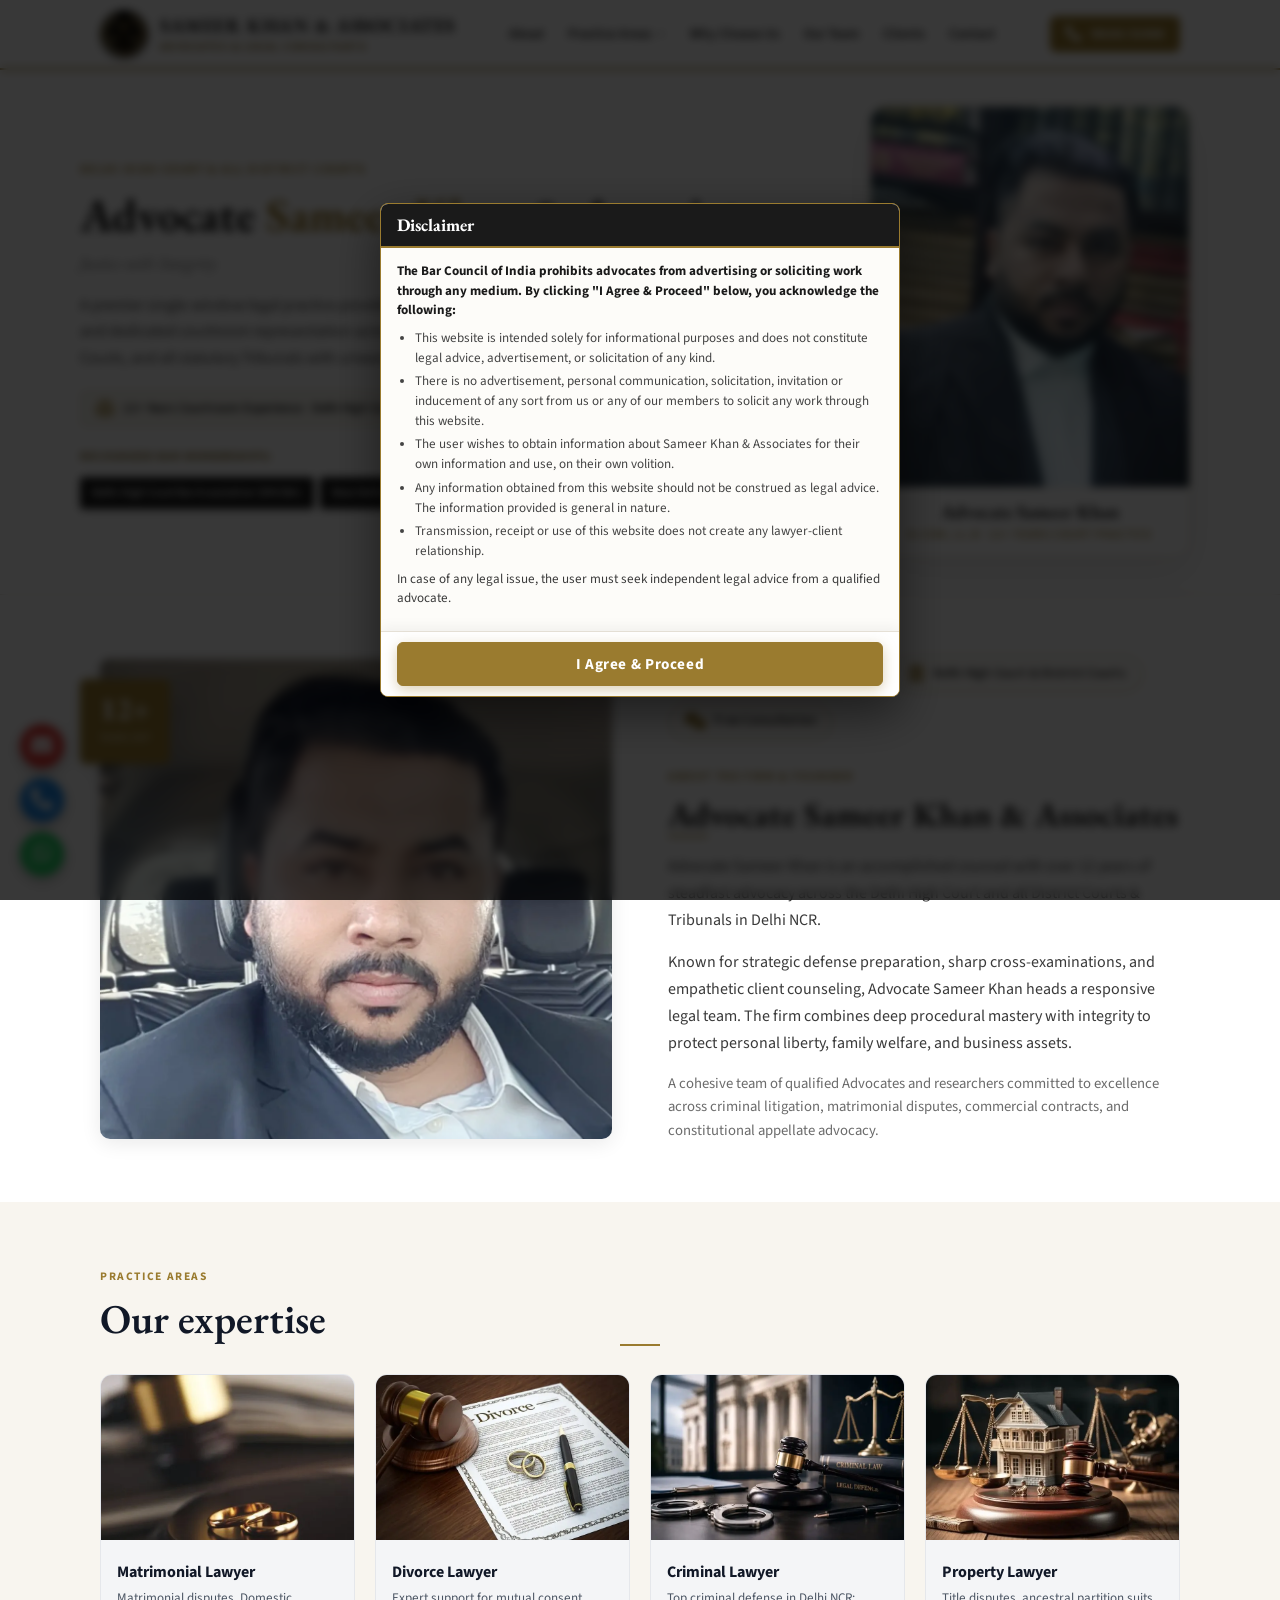
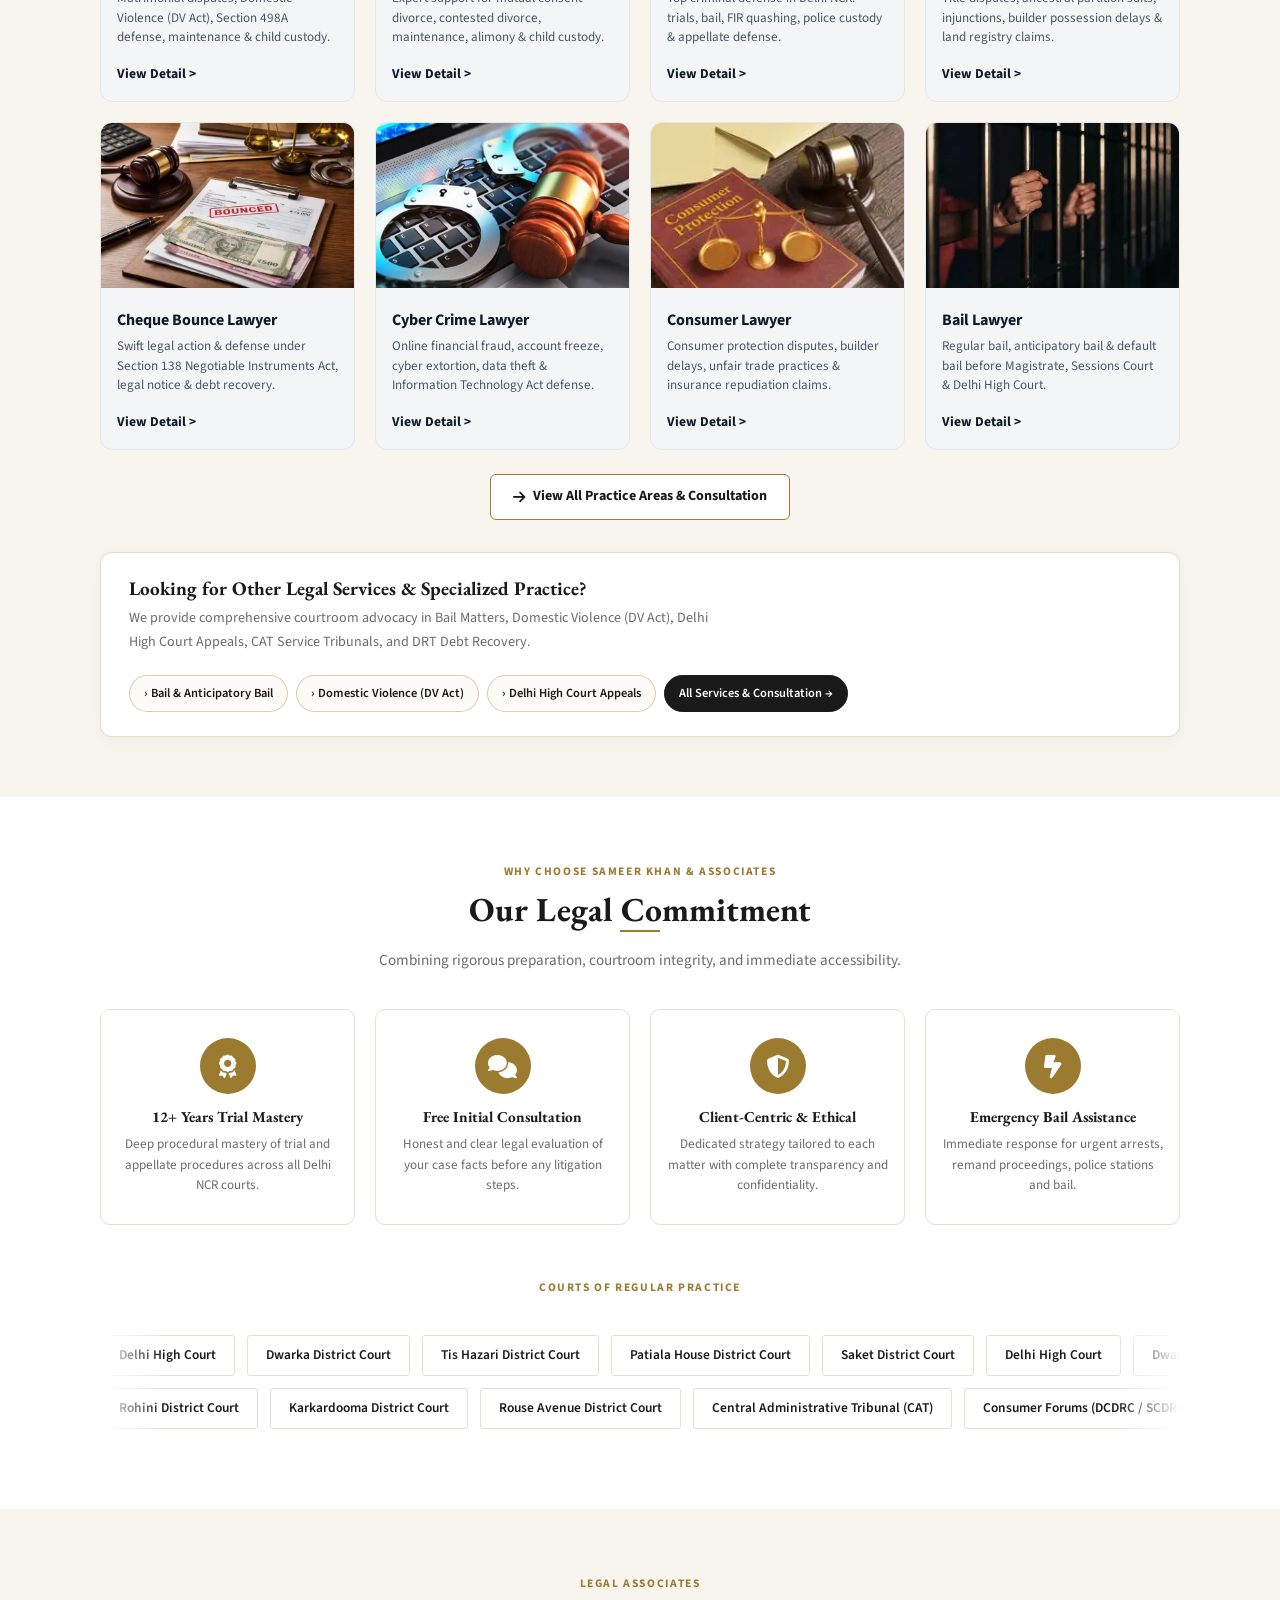
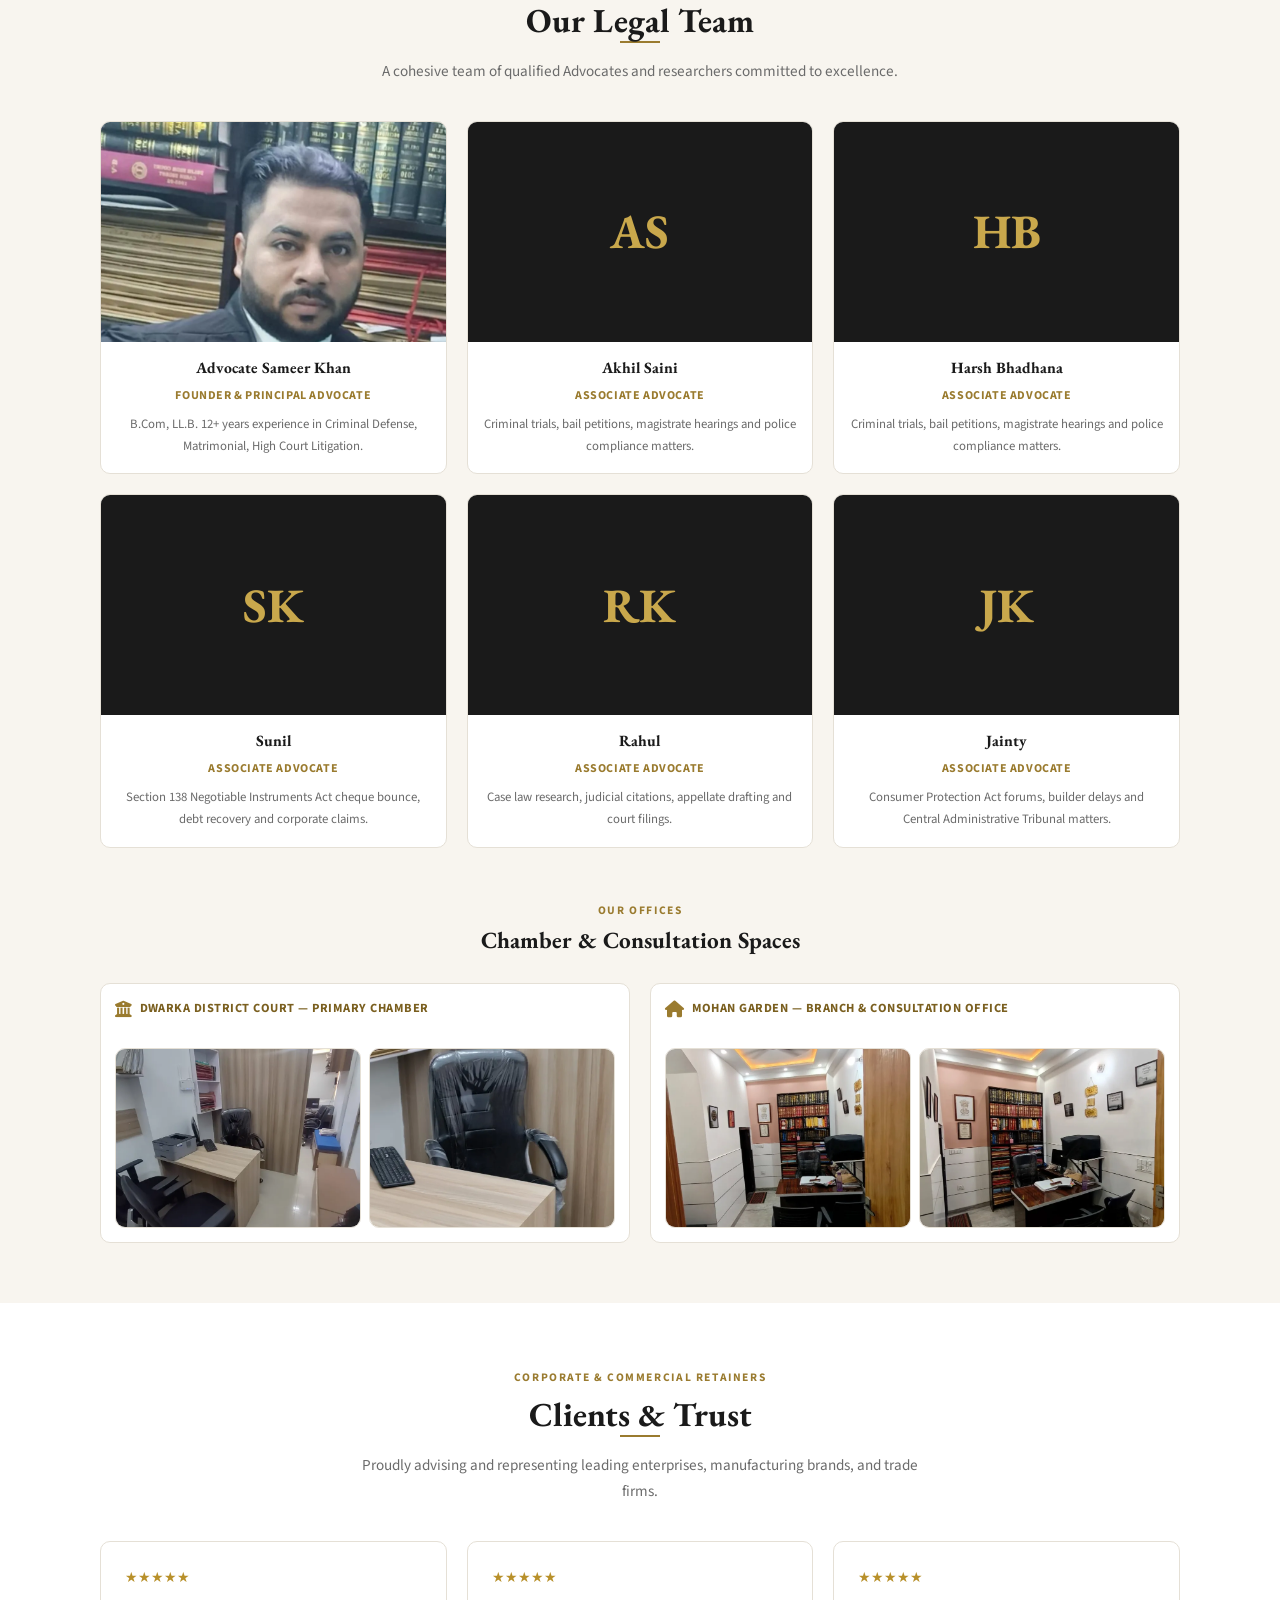
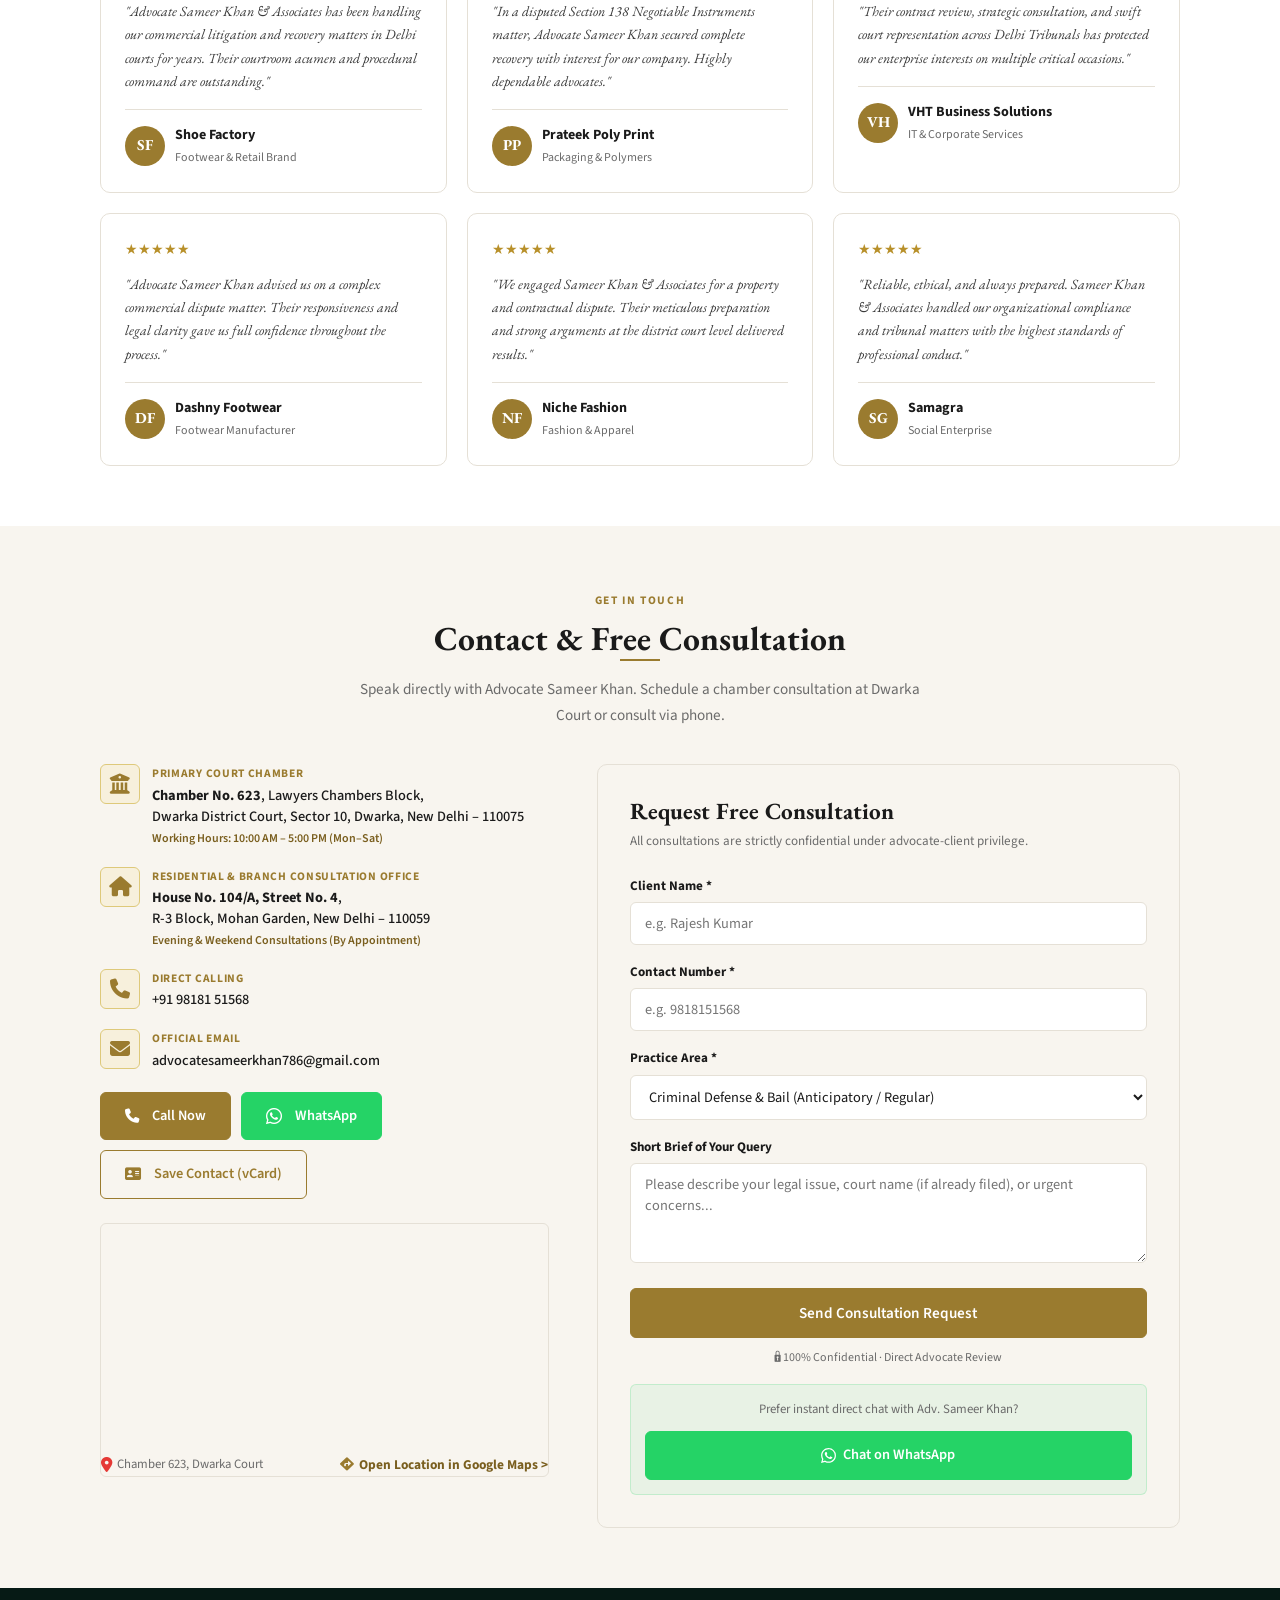
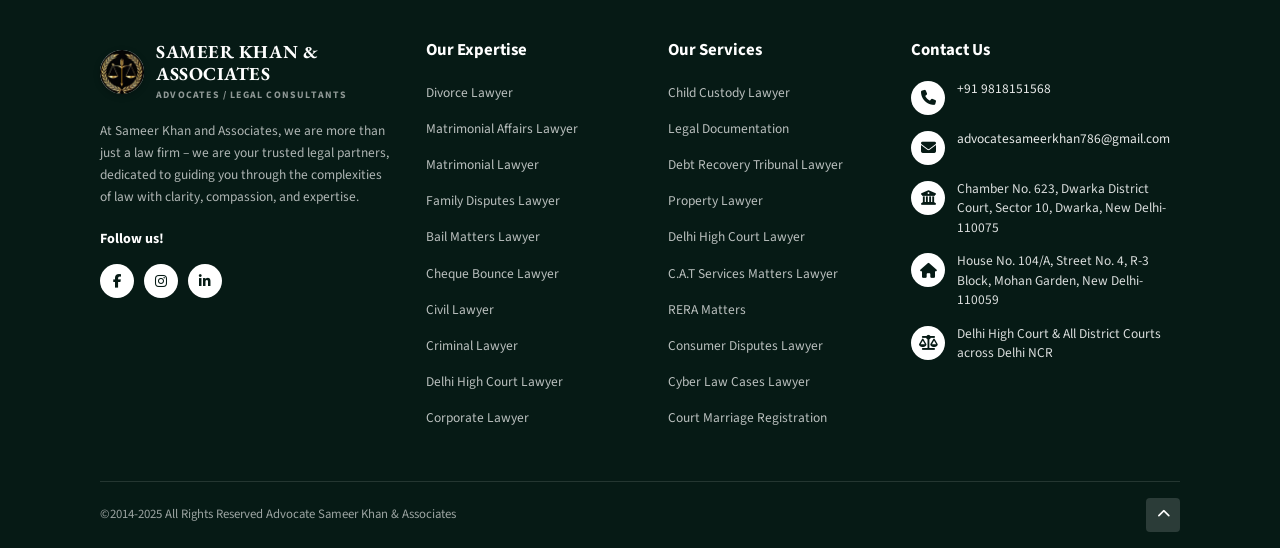
==== commit 6641e8af: "refactor: update navigation links and add case study images and stylesheet" ====
--- a/index.html
+++ b/index.html
@@ -140,7 +140,7 @@
           <a href="bail-lawyer-delhi.html">Bail &amp; Anticipatory Bail</a>
           <a href="criminal-lawyer-dwarka-delhi.html">Criminal Defense Dwarka</a>
           <a href="divorce-lawyer-dwarka-delhi.html">Divorce &amp; Matrimonial</a>
-          <a href="domestic-violence-lawyer-delhi.html">Domestic Violence (DV Act)</a>
+          <a href="domestic-violence-lawyer-delhi.html">Matrimonial Affairs (DV Act)</a>
           <a href="cheque-bounce-lawyer-dwarka.html">Cheque Bounce (Sec 138 NI)</a>
           <a href="civil-lawyer-delhi.html">Civil &amp; Property Litigation</a>
           <a href="delhi-high-court-advocate.html">Delhi High Court Matters</a>
@@ -172,7 +172,7 @@
         <a href="bail-lawyer-delhi.html">› Bail &amp; Anticipatory</a>
         <a href="criminal-lawyer-dwarka-delhi.html">› Criminal Defense</a>
         <a href="divorce-lawyer-dwarka-delhi.html">› Divorce &amp; Family</a>
-        <a href="domestic-violence-lawyer-delhi.html">› Domestic Violence</a>
+        <a href="domestic-violence-lawyer-delhi.html">› Matrimonial Affairs</a>
         <a href="cheque-bounce-lawyer-dwarka.html">› Cheque Bounce</a>
         <a href="civil-lawyer-delhi.html">› Civil &amp; Property</a>
         <a href="delhi-high-court-advocate.html" class="span-2">› Delhi High Court (Writs/Appeals)</a>
@@ -322,14 +322,14 @@
       <!-- 1. Matrimonial Matters (Domestic Violence & Family) -->
       <a href="domestic-violence-lawyer-delhi.html" class="exp-card">
         <div class="exp-card-media photo-box">
-          <img src="images/cases/domestic-violence.jpg" alt="Matrimonial Matters Lawyer Delhi" onerror="this.style.display='none'; this.nextElementSibling.style.display='flex';" />
+          <img src="images/cases/matrimonial-matters.webp" alt="Matrimonial Matters Lawyer Delhi" onerror="this.style.display='none'; this.nextElementSibling.style.display='flex';" />
           <div class="card-img-placeholder">
             <span class="cip-icon">⚖</span>
             <span class="cip-title">Matrimonial Matters</span>
           </div>
         </div>
         <div class="exp-card-body">
-          <h3>Matrimonial Matters</h3>
+          <h3>Matrimonial Lawyer</h3>
           <p>Matrimonial disputes, Domestic Violence (DV Act), Section 498A defense, maintenance &amp; child custody.</p>
           <span class="exp-card-link">View Detail &gt;</span>
         </div>
@@ -338,7 +338,7 @@
       <!-- 2. Divorce Lawyer -->
       <a href="divorce-lawyer-dwarka-delhi.html" class="exp-card">
         <div class="exp-card-media photo-box">
-          <img src="images/cases/divorce.jpg" alt="Divorce Lawyer Delhi NCR" onerror="this.style.display='none'; this.nextElementSibling.style.display='flex';" />
+          <img src="images/cases/divorce.webp" alt="Divorce Lawyer Delhi NCR" onerror="this.style.display='none'; this.nextElementSibling.style.display='flex';" />
           <div class="card-img-placeholder">
             <span class="cip-icon">⚖</span>
             <span class="cip-title">Divorce Law</span>
@@ -354,7 +354,7 @@
       <!-- 3. Criminal Lawyer (Placed 3rd) -->
       <a href="criminal-lawyer-dwarka-delhi.html" class="exp-card">
         <div class="exp-card-media photo-box">
-          <img src="images/cases/criminal.jpg" alt="Criminal Lawyer Delhi" onerror="this.style.display='none'; this.nextElementSibling.style.display='flex';" />
+          <img src="images/cases/criminal-law.webp" alt="Criminal Lawyer Delhi" onerror="this.style.display='none'; this.nextElementSibling.style.display='flex';" />
           <div class="card-img-placeholder">
             <span class="cip-icon">⚖</span>
             <span class="cip-title">Criminal Law</span>
@@ -370,7 +370,7 @@
       <!-- 4. Property Lawyer -->
       <a href="civil-lawyer-delhi.html" class="exp-card">
         <div class="exp-card-media photo-box">
-          <img src="images/cases/property.jpg" alt="Property Lawyer Delhi" onerror="this.style.display='none'; this.nextElementSibling.style.display='flex';" />
+          <img src="images/cases/property-disputes.webp" alt="Property Lawyer Delhi" onerror="this.style.display='none'; this.nextElementSibling.style.display='flex';" />
           <div class="card-img-placeholder">
             <span class="cip-icon">⚖</span>
             <span class="cip-title">Property Disputes</span>
@@ -386,7 +386,7 @@
       <!-- 5. Cheque Bounce Lawyer -->
       <a href="cheque-bounce-lawyer-dwarka.html" class="exp-card">
         <div class="exp-card-media photo-box">
-          <img src="images/cases/cheque-bounce.jpg" alt="Cheque Bounce Lawyer Delhi" onerror="this.style.display='none'; this.nextElementSibling.style.display='flex';" />
+          <img src="images/cases/cheque-bounced.webp" alt="Cheque Bounce Lawyer Delhi" onerror="this.style.display='none'; this.nextElementSibling.style.display='flex';" />
           <div class="card-img-placeholder">
             <span class="cip-icon">⚖</span>
             <span class="cip-title">Cheque Bounce</span>
@@ -402,7 +402,7 @@
       <!-- 6. Cyber Crime Lawyer -->
       <a href="criminal-lawyer-dwarka-delhi.html" class="exp-card">
         <div class="exp-card-media photo-box">
-          <img src="images/cases/cyber.jpg" alt="Cyber Crime Lawyer Delhi" onerror="this.style.display='none'; this.nextElementSibling.style.display='flex';" />
+          <img src="images/cases/cyber-crime.webp" alt="Cyber Crime Lawyer Delhi" onerror="this.style.display='none'; this.nextElementSibling.style.display='flex';" />
           <div class="card-img-placeholder">
             <span class="cip-icon">⚖</span>
             <span class="cip-title">Cyber Crime</span>
@@ -418,7 +418,7 @@
       <!-- 7. Consumer Disputes Lawyer (extra on mobile) -->
       <a href="civil-lawyer-delhi.html" class="exp-card exp-card-extra">
         <div class="exp-card-media photo-box">
-          <img src="images/cases/consumer.jpg" alt="Consumer Disputes Lawyer Delhi" onerror="this.style.display='none'; this.nextElementSibling.style.display='flex';" />
+          <img src="images/cases/consumer-disputes.webp" alt="Consumer Disputes Lawyer Delhi" onerror="this.style.display='none'; this.nextElementSibling.style.display='flex';" />
           <div class="card-img-placeholder">
             <span class="cip-icon">⚖</span>
             <span class="cip-title">Consumer Disputes</span>
@@ -434,7 +434,7 @@
       <!-- 8. Bail Lawyer (extra on mobile) -->
       <a href="bail-lawyer-delhi.html" class="exp-card exp-card-extra">
         <div class="exp-card-media photo-box">
-          <img src="images/cases/bail.jpg" alt="Bail Lawyer Delhi" onerror="this.style.display='none'; this.nextElementSibling.style.display='flex';" />
+          <img src="images/cases/bail.webp" alt="Bail Lawyer Delhi" onerror="this.style.display='none'; this.nextElementSibling.style.display='flex';" />
           <div class="card-img-placeholder">
             <span class="cip-icon">⚖</span>
             <span class="cip-title">Bail Matters</span>
@@ -900,22 +900,26 @@
           </a>
         </div>
 
-        <!-- Google Maps Embed -->
+        <!-- Google Maps Embed with Pin Location -->
         <div class="map-wrap">
           <iframe 
-            src="https://www.google.com/maps/embed?pb=!1m18!1m12!1m3!1d3503.7371946887534!2d77.05608777618037!3d28.577651075694765!2m3!1f0!2f0!3f0!3m2!1i1024!2i768!4f13.1!3m3!1m2!1s0x390d1b1df4045f8f%3A0xc3191378d3ee66d6!2sDwarka%20District%20Court!5e0!3m2!1sen!2sin!4v1700000000000!5m2!1sen!2sin" 
+            src="https://maps.google.com/maps?q=Chamber+No.+623,+Lawyers+Chambers+Block,+Dwarka+District+Court,+Sector+10,+Dwarka,+New+Delhi+110075&t=&z=16&ie=UTF8&iwloc=&output=embed" 
             width="100%" 
-            height="200" 
-            style="border:0;" 
+            height="220" 
+            style="border:0; border-radius: 8px;" 
             allowfullscreen="" 
             loading="lazy" 
             referrerpolicy="no-referrer-when-downgrade" 
-            title="Dwarka District Court Location - Sameer Khan &amp; Associates Chamber 623">
+            title="Chamber No. 623, Dwarka District Court Location - Sameer Khan &amp; Associates">
           </iframe>
-          <div style="margin-top: 10px; text-align: right;">
+          <div style="margin-top: 10px; display: flex; align-items: center; justify-content: space-between; flex-wrap: wrap; gap: 8px;">
+            <span style="font-size: 0.80rem; color: var(--muted); display: inline-flex; align-items: center; gap: 5px;">
+              <i class="fa-solid fa-location-dot" style="color: #e53935; font-size: 0.95rem;"></i>
+              Chamber 623, Dwarka Court
+            </span>
             <a href="https://maps.app.goo.gl/GX9hrXfP2LsReX37A" target="_blank" rel="noopener" style="display:inline-flex; align-items:center; gap:6px; font-size:0.84rem; color:var(--gold-dark); font-weight:700; text-decoration:none;">
               <i class="fa-solid fa-diamond-turn-right" style="color:var(--gold);"></i>
-              Open Chamber Location on Google Maps &gt;
+              Open Location in Google Maps &gt;
             </a>
           </div>
         </div>
@@ -1020,7 +1024,7 @@
         <h4 class="footer-col-title">Our Expertise</h4>
         <ul class="footer-links-list">
           <li><a href="divorce-lawyer-dwarka-delhi.html">Divorce Lawyer</a></li>
-          <li><a href="domestic-violence-lawyer-delhi.html">Domestic Violence Lawyer</a></li>
+          <li><a href="domestic-violence-lawyer-delhi.html">Matrimonial Affairs Lawyer</a></li>
           <li><a href="divorce-lawyer-dwarka-delhi.html">Matrimonial Lawyer</a></li>
           <li><a href="divorce-lawyer-dwarka-delhi.html">Family Disputes Lawyer</a></li>
           <li><a href="bail-lawyer-delhi.html">Bail Matters Lawyer</a></li>
--- a/css/style.css
+++ b/css/style.css
@@ -1821,6 +1821,19 @@
     text-align: center;
     box-sizing: border-box;
   }
+  .hero-bar-memberships {
+    align-items: center;
+    margin-top: 14px;
+    width: 100%;
+  }
+  .hbm-tags {
+    justify-content: center;
+    gap: 6px;
+  }
+  .hbm-tag {
+    font-size: 0.73rem;
+    padding: 5px 10px;
+  }
 
   /* Practice Areas / Cases Cards Mobile (Big Rectangular Photos, Less Text - Pic 1 Style) */
   .exp-grid { 
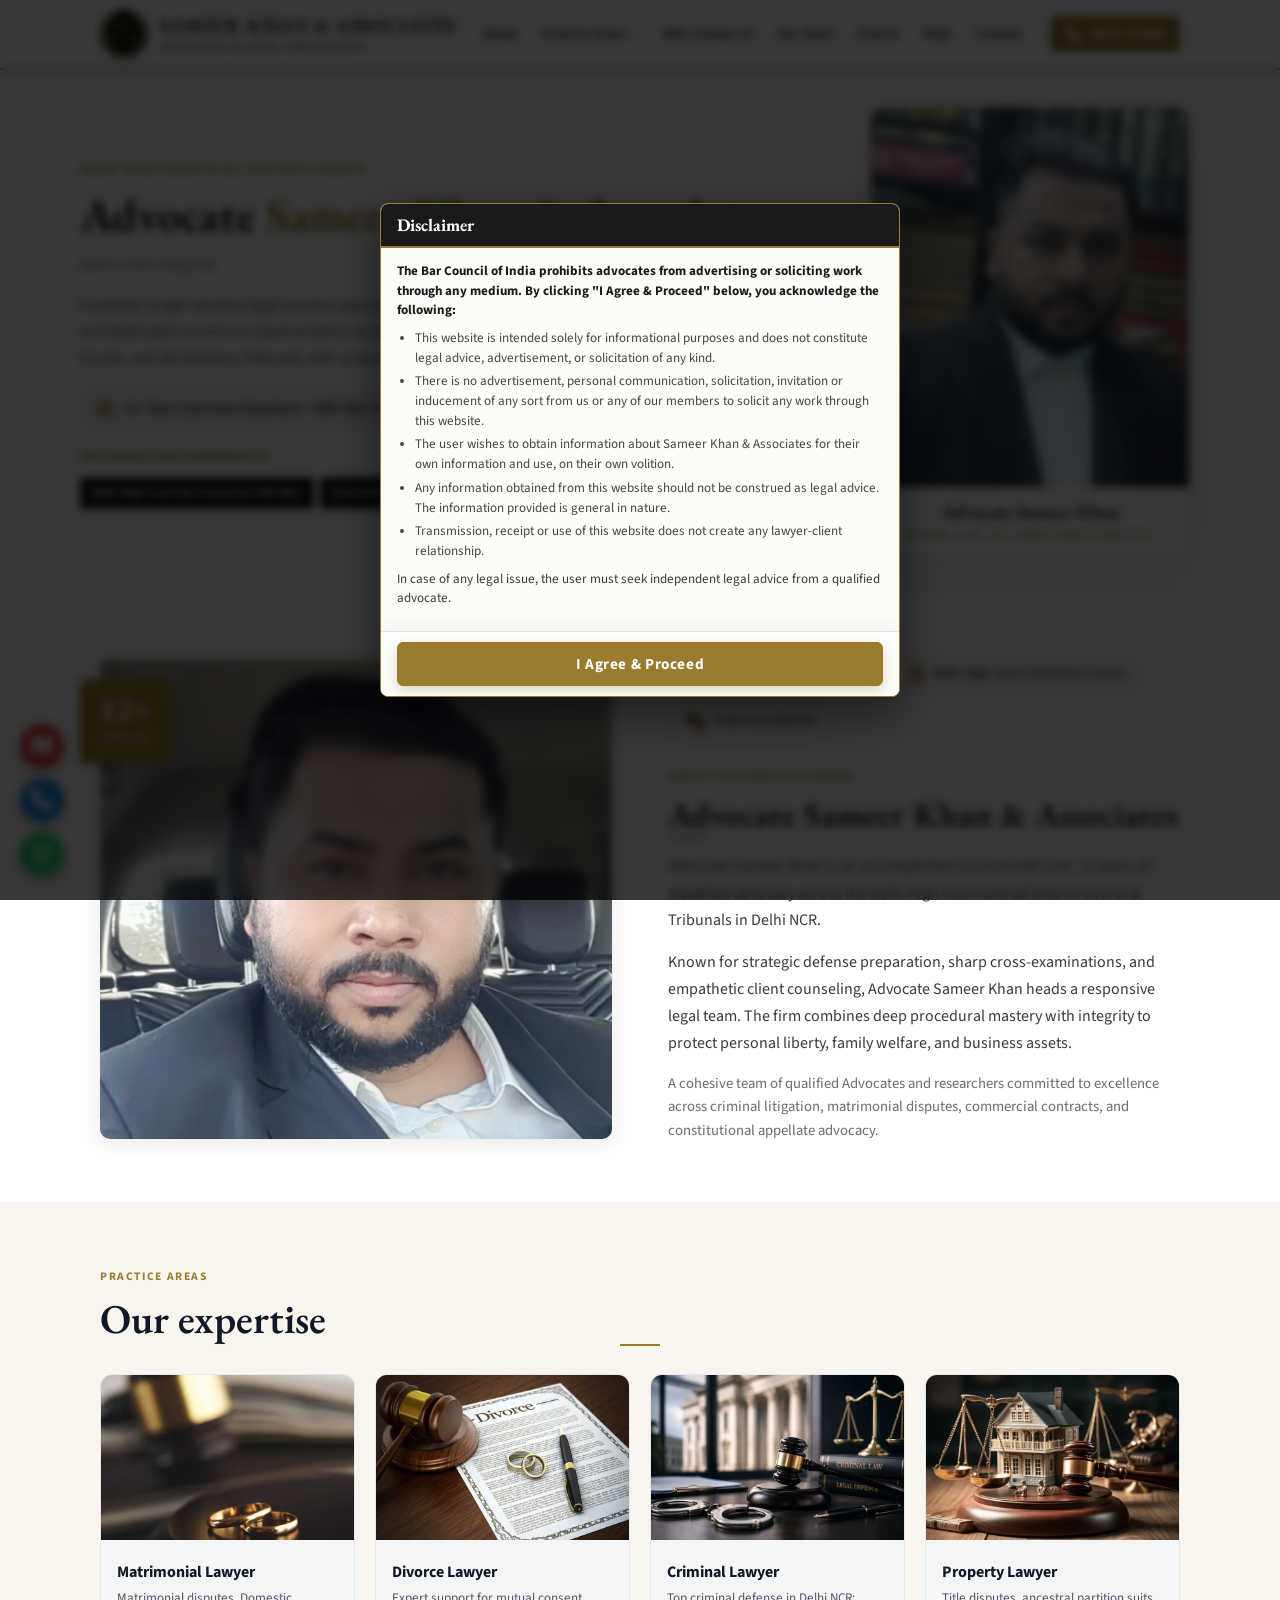
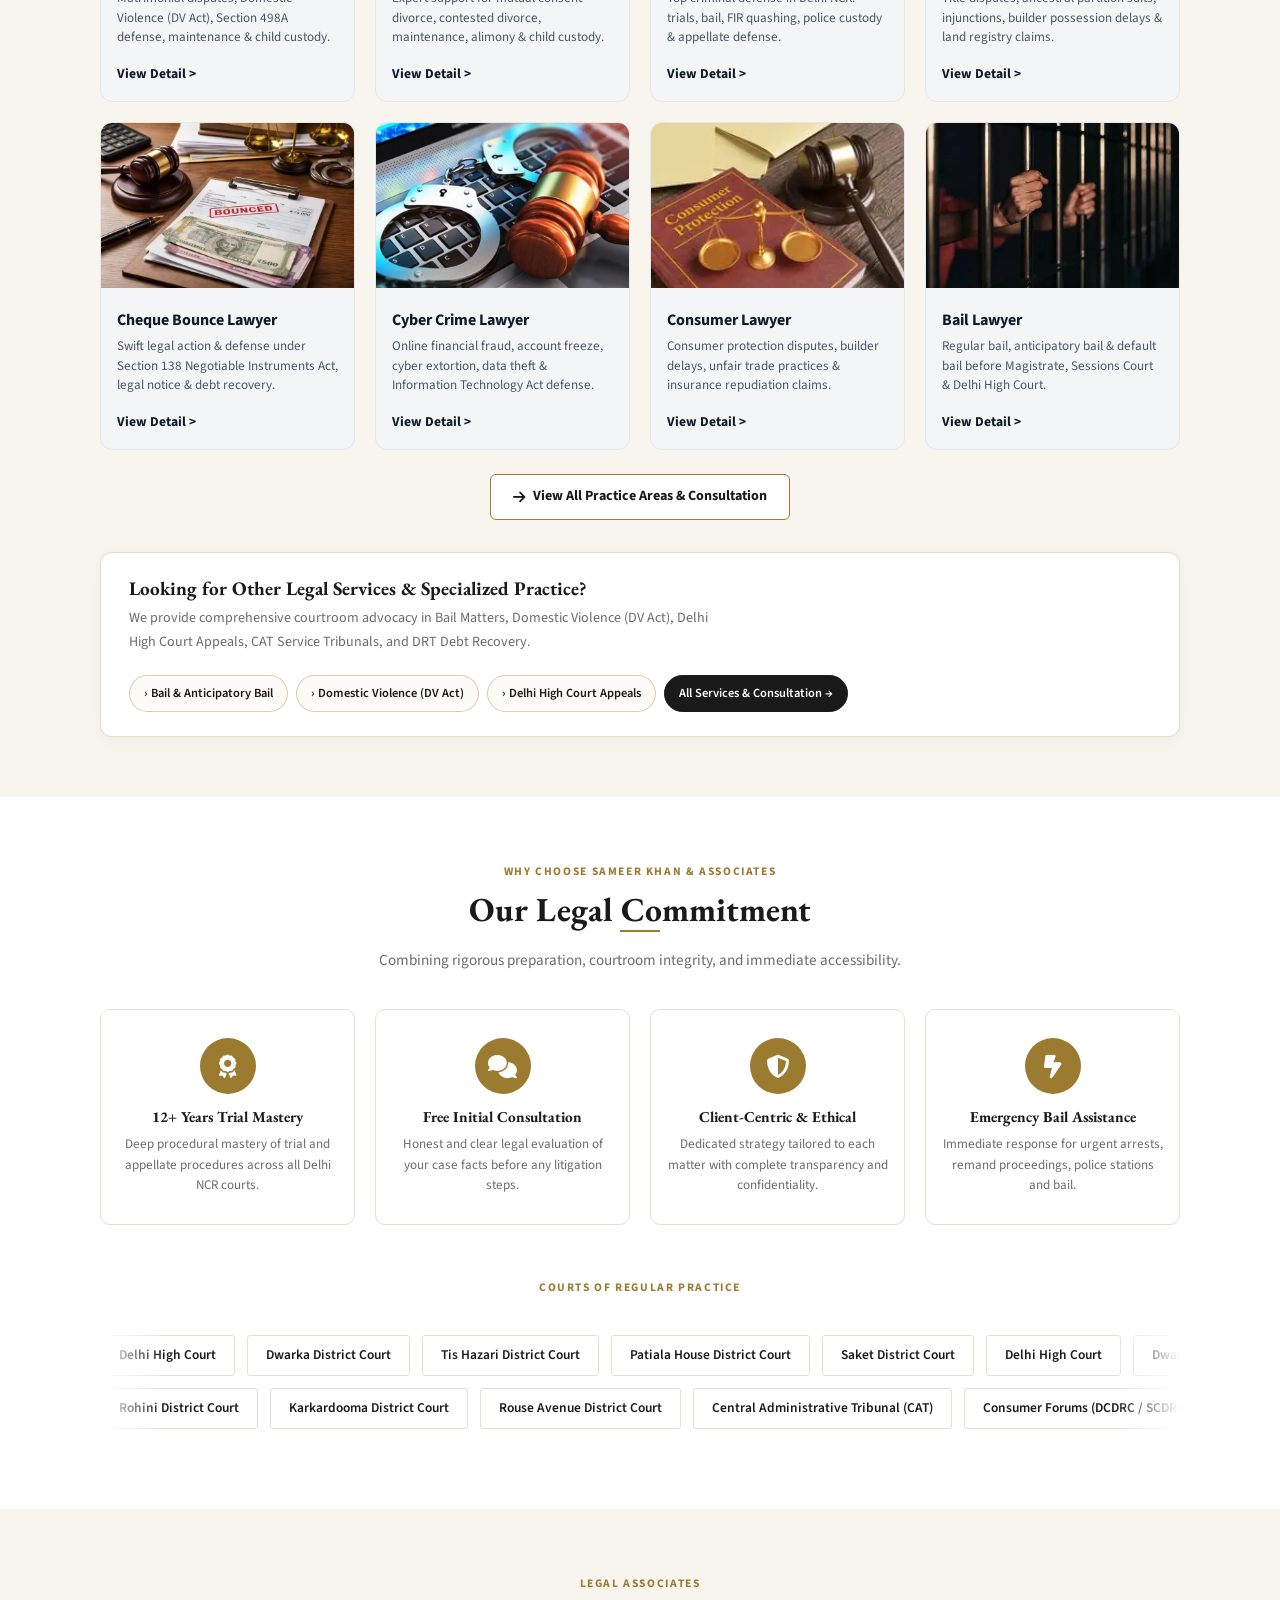
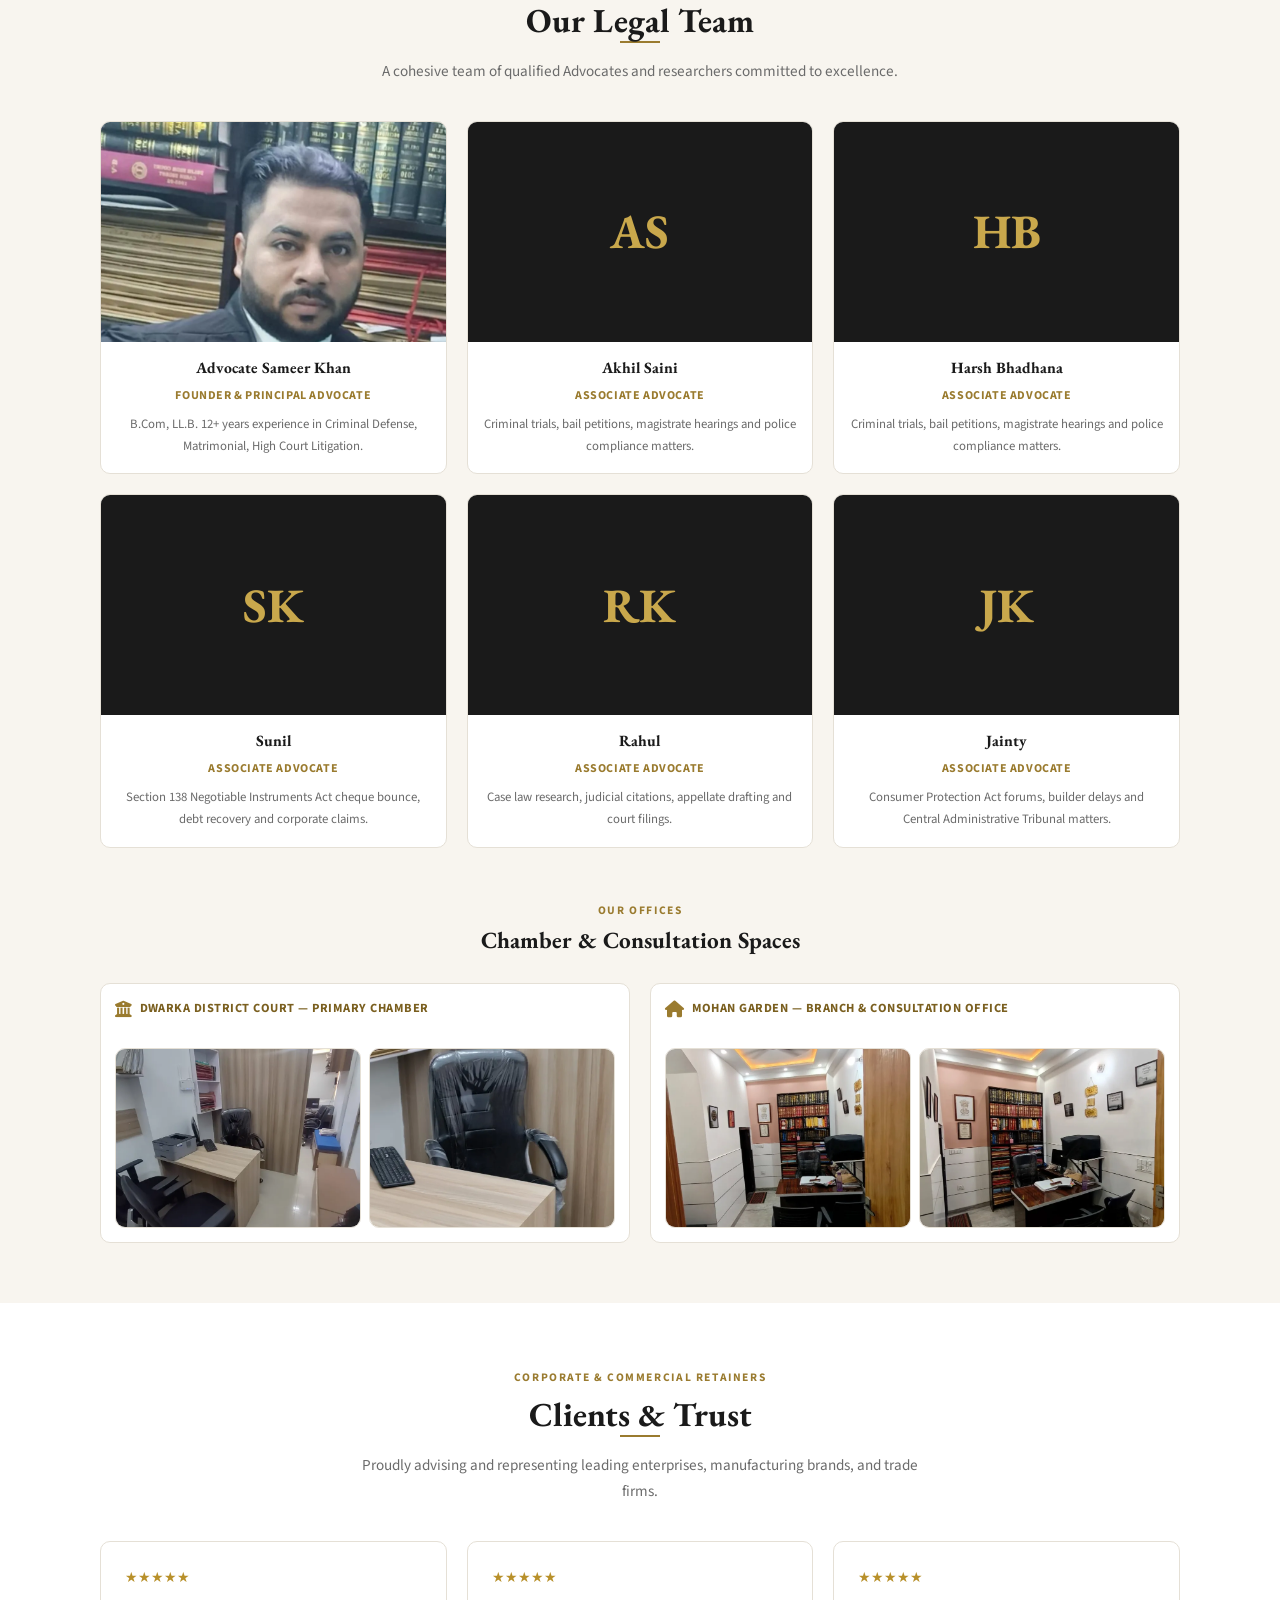
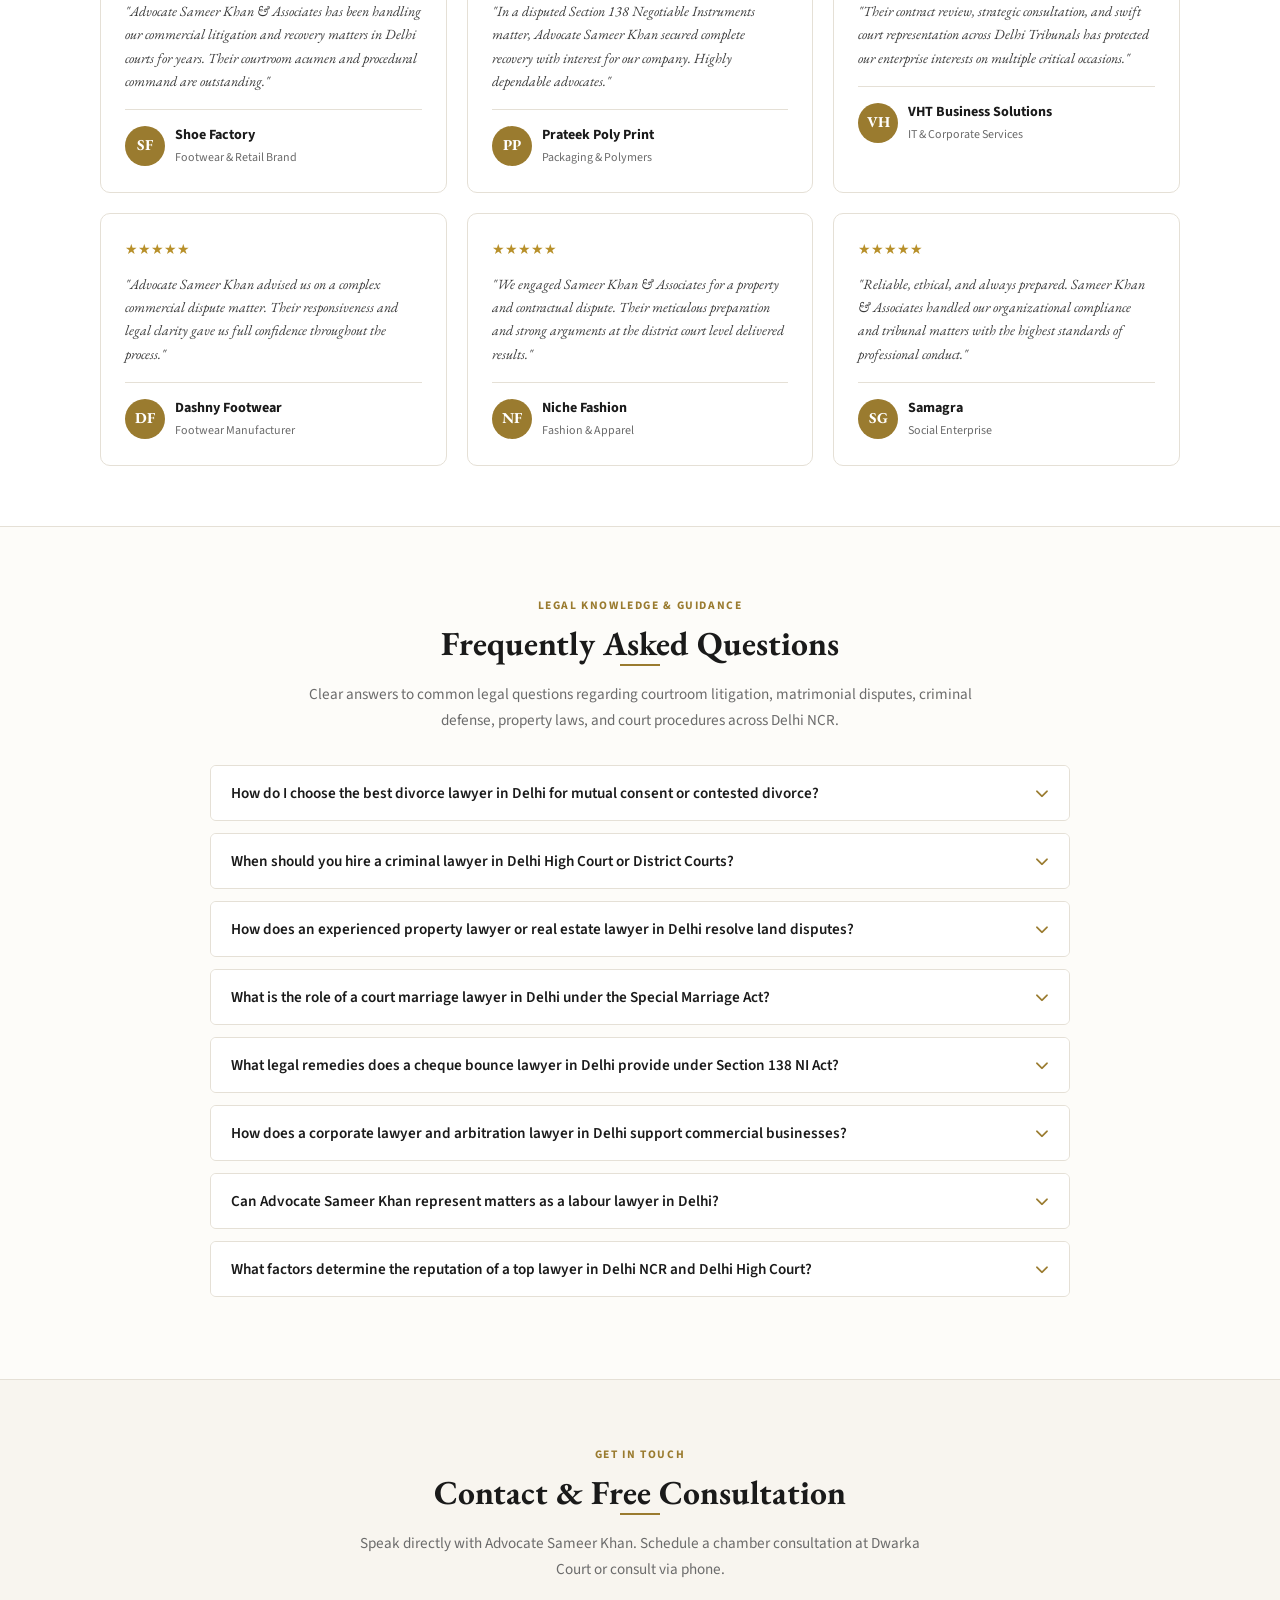
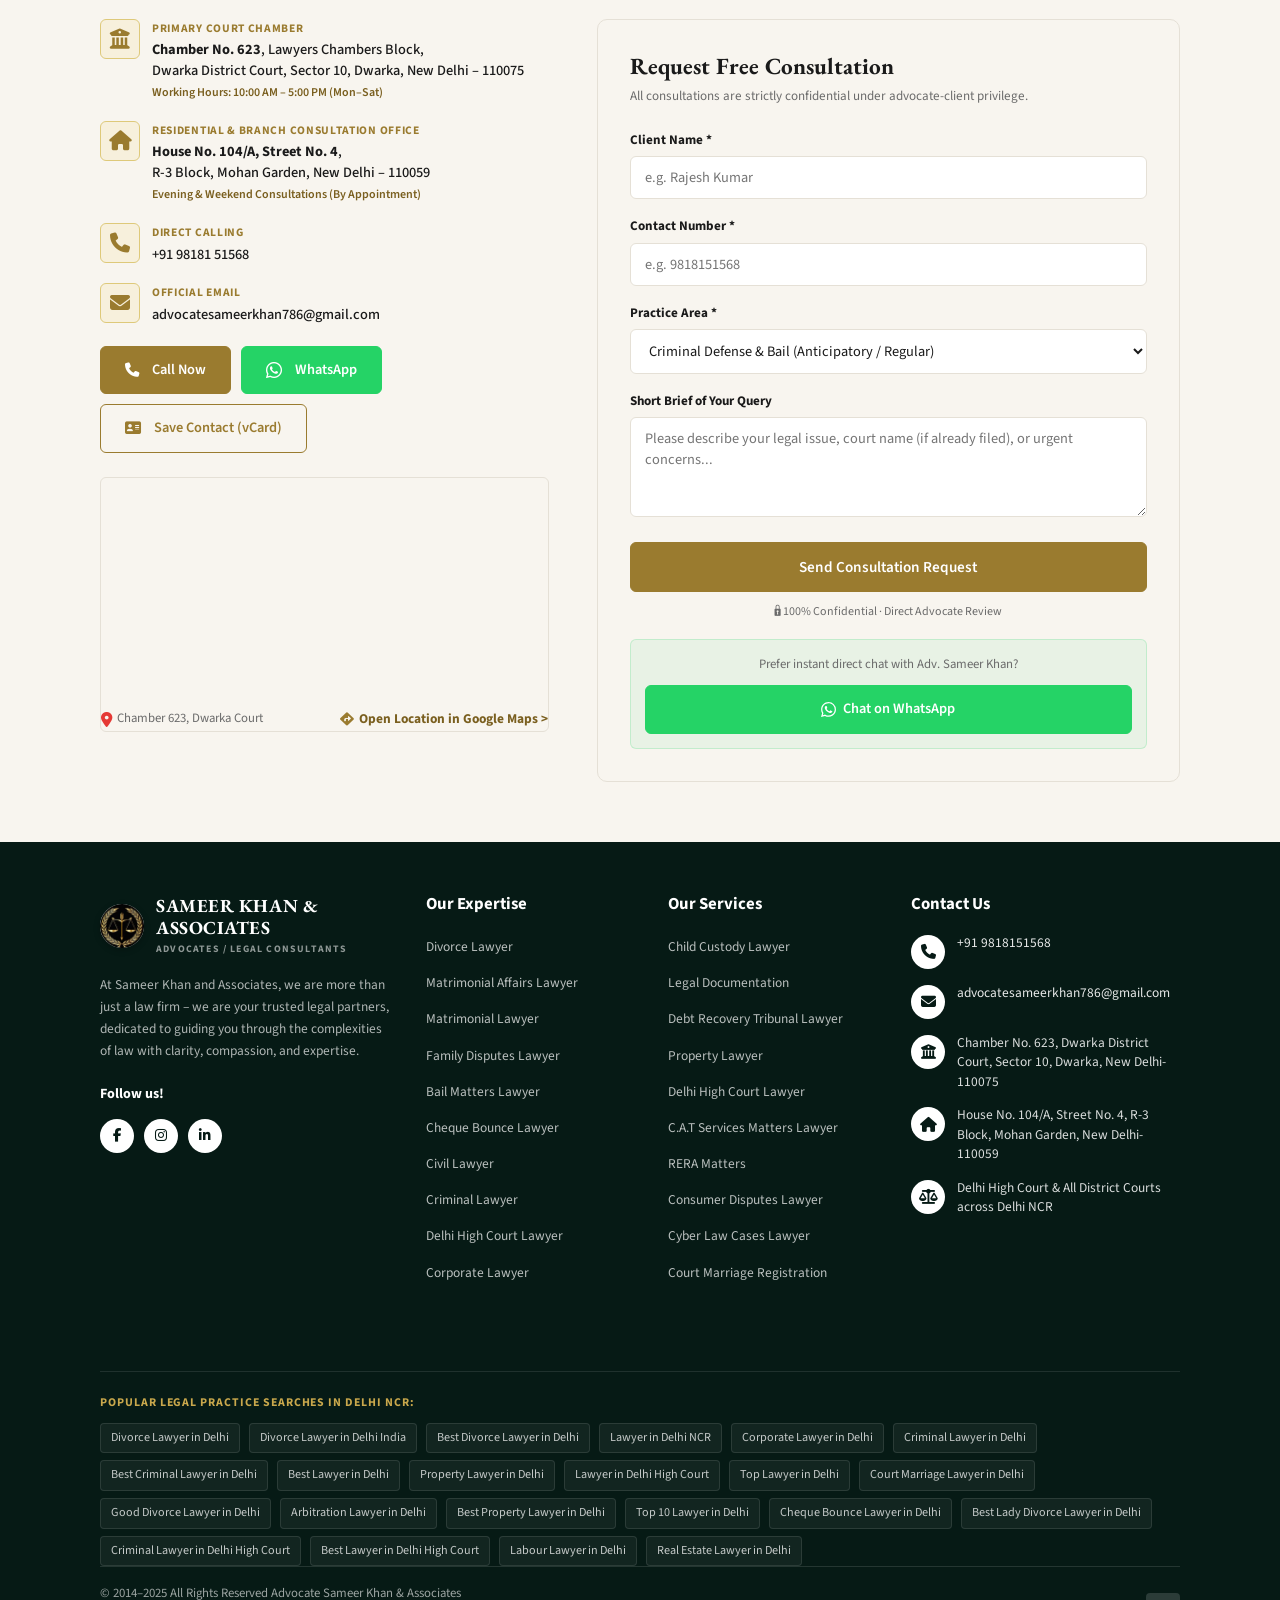
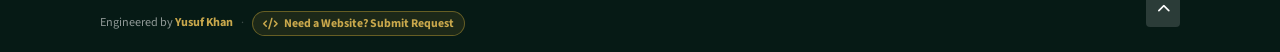
==== commit 6252cfe5: "feat: add developer credits and website request modal to pages" ====
--- a/index.html
+++ b/index.html
@@ -4,37 +4,54 @@
   <meta charset="UTF-8" />
   <meta name="viewport" content="width=device-width, initial-scale=1.0" />
 
-  <title>Sameer Khan &amp; Associates | Advocates &amp; Legal Consultants | Delhi High Court &amp; All District Courts</title>
-  <meta name="description" content="12+ Years Experience. Advocate Sameer Khan &amp; Associates. Criminal, Bail, Matrimonial, Cheque Bounce &amp; Civil Matters across Delhi High Court and all Delhi District Courts. Free Consultation: 98181 51568." />
-  <meta name="keywords" content="Advocate Sameer Khan, Criminal Lawyer Delhi, Bail Lawyer Delhi, Matrimonial Lawyer Delhi, Cheque Bounce Lawyer Delhi, Dwarka Court Advocate, Delhi High Court Advocate" />
+  <title>Sameer Khan &amp; Associates | Best Lawyer in Delhi NCR | Delhi High Court &amp; District Courts</title>
+  <meta name="description" content="12+ Years Court Experience. Sameer Khan &amp; Associates: Top criminal lawyer in Delhi High Court, trusted divorce lawyer in Delhi India, property &amp; real estate lawyer in Delhi, cheque bounce, corporate, arbitration &amp; court marriage lawyer in Delhi NCR. Chamber 623 Dwarka Court. Free Consultation: +91 98181 51568." />
+  <meta name="keywords" content="divorce lawyer in delhi, divorce lawyer in delhi india, best divorce lawyer in delhi, lawyer in delhi ncr, corporate lawyer in delhi, criminal lawyer in delhi, best criminal lawyer in delhi, best lawyer in delhi, property lawyer in delhi, lawyer in delhi high court, top lawyer in delhi, court marriage lawyer in delhi, good divorce lawyer in delhi, arbitration lawyer in delhi, best property lawyer in delhi, top 10 lawyer in delhi, cheque bounce lawyer in delhi, best lady divorce lawyer in delhi, criminal lawyer in delhi high court, best lawyer in delhi high court, labour lawyer in delhi, real estate lawyer in delhi, Dwarka court advocate" />
   <meta name="author" content="Sameer Khan &amp; Associates" />
-  <meta name="robots" content="index, follow" />
+  <meta name="robots" content="index, follow, max-snippet:-1, max-image-preview:large, max-video-preview:-1" />
   <link rel="canonical" href="https://www.advocatesameerdelhi.in/" />
 
   <meta name="geo.region"    content="IN-DL" />
-  <meta name="geo.placename" content="New Delhi, Delhi" />
+  <meta name="geo.placename" content="New Delhi, Delhi NCR" />
   <meta name="geo.position"  content="28.5921;77.0460" />
   <meta name="ICBM"          content="28.5921, 77.0460" />
 
   <meta property="og:type"        content="website" />
-  <meta property="og:title"       content="Sameer Khan &amp; Associates | Advocates &amp; Legal Consultants | Delhi High Court &amp; All District Courts" />
-  <meta property="og:description" content="12+ Years Courtroom Experience. Criminal, Bail, Matrimonial, Cheque Bounce &amp; Civil Matters across Delhi High Court and all Delhi District Courts. Free Consultation." />
+  <meta property="og:title"       content="Sameer Khan &amp; Associates | Best Lawyer in Delhi NCR | Delhi High Court" />
+  <meta property="og:description" content="12+ Years Experience. Top Criminal Defense, Divorce &amp; Matrimonial, Property, Cheque Bounce 138 &amp; Delhi High Court Litigation across Delhi NCR. Free Consultation: +91 98181 51568." />
   <meta property="og:url"         content="https://www.advocatesameerdelhi.in/" />
   <meta property="og:image"       content="https://www.advocatesameerdelhi.in/images/sameer-khan.jpg" />
   <meta property="og:locale"      content="en_IN" />
 
-  <!-- LegalService Schema -->
+  <!-- Twitter Card -->
+  <meta name="twitter:card" content="summary_large_image" />
+  <meta name="twitter:title" content="Sameer Khan &amp; Associates | Leading Advocates in Delhi NCR" />
+  <meta name="twitter:description" content="12+ Years Courtroom Experience in Delhi High Court &amp; All District Courts. Criminal, Divorce, Property, Cheque Bounce, Corporate &amp; Arbitration." />
+  <meta name="twitter:image" content="https://www.advocatesameerdelhi.in/images/sameer-khan.jpg" />
+
+  <!-- Structured Data: LegalService Schema with Comprehensive Service Catalog -->
   <script type="application/ld+json">
   {
     "@context": "https://schema.org",
     "@type": "LegalService",
     "name": "Sameer Khan & Associates",
+    "alternateName": "Advocate Sameer Khan Law Offices",
     "image": "https://www.advocatesameerdelhi.in/images/sameer-khan.jpg",
-    "description": "Full-service legal practice headed by Advocate Sameer Khan (12+ Years Experience). Practicing across Delhi High Court and all District Courts & Tribunals in Delhi NCR.",
+    "logo": "https://www.advocatesameerdelhi.in/images/logo.webp",
+    "description": "Premier law practice led by Advocate Sameer Khan (12+ Years Court Practice). Handling Divorce & Matrimonial, Criminal Defense & Bail, Property & Real Estate, Cheque Bounce Sec 138, Corporate Litigation, Arbitration, and Delhi High Court writ petitions.",
     "url": "https://www.advocatesameerdelhi.in/",
     "telephone": "+919818151568",
     "email": "advocatesameerkhan786@gmail.com",
     "priceRange": "Free First Consultation",
+    "currenciesAccepted": "INR",
+    "paymentAccepted": "Cash, Bank Transfer, UPI",
+    "areaServed": [
+      { "@type": "AdministrativeArea", "name": "Delhi" },
+      { "@type": "AdministrativeArea", "name": "New Delhi" },
+      { "@type": "AdministrativeArea", "name": "Delhi NCR" },
+      { "@type": "AdministrativeArea", "name": "Dwarka" },
+      { "@type": "AdministrativeArea", "name": "Delhi High Court" }
+    ],
     "address": [
       {
         "@type": "PostalAddress",
@@ -70,8 +87,177 @@
       "@type": "Person",
       "name": "Advocate Sameer Khan",
       "jobTitle": "Principal Advocate & Counsel",
-      "alumniOf": "B.Com, LL.B"
+      "alumniOf": "B.Com, LL.B",
+      "knowsAbout": [
+        "Criminal Law",
+        "Matrimonial and Divorce Law",
+        "Property and Real Estate Litigation",
+        "Negotiable Instruments Act 138",
+        "Corporate and Commercial Arbitration",
+        "Labour and Industrial Disputes",
+        "Delhi High Court Writ Petitions"
+      ]
+    },
+    "knowsAbout": [
+      "divorce lawyer in delhi",
+      "divorce lawyer in delhi india",
+      "best divorce lawyer in delhi",
+      "lawyer in delhi ncr",
+      "corporate lawyer in delhi",
+      "criminal lawyer in delhi",
+      "best criminal lawyer in delhi",
+      "best lawyer in delhi",
+      "property lawyer in delhi",
+      "lawyer in delhi high court",
+      "top lawyer in delhi",
+      "court marriage lawyer in delhi",
+      "good divorce lawyer in delhi",
+      "arbitration lawyer in delhi",
+      "best property lawyer in delhi",
+      "top 10 lawyer in delhi",
+      "cheque bounce lawyer in delhi",
+      "best lady divorce lawyer in delhi",
+      "criminal lawyer in delhi high court",
+      "best lawyer in delhi high court",
+      "labour lawyer in delhi",
+      "real estate lawyer in delhi"
+    ],
+    "hasOfferCatalog": {
+      "@type": "OfferCatalog",
+      "name": "Legal Services in Delhi NCR",
+      "itemListElement": [
+        {
+          "@type": "Offer",
+          "itemOffered": {
+            "@type": "Service",
+            "name": "Divorce & Matrimonial Law Services",
+            "description": "Mutual consent divorce, contested divorce, alimony, 498A domestic violence defense and child custody in Delhi."
+          }
+        },
+        {
+          "@type": "Offer",
+          "itemOffered": {
+            "@type": "Service",
+            "name": "Criminal Defense & Bail Litigation",
+            "description": "Anticipatory bail, regular bail, trial defense, FIR quashing under Sec 528 BNSS in Delhi High Court and District Courts."
+          }
+        },
+        {
+          "@type": "Offer",
+          "itemOffered": {
+            "@type": "Service",
+            "name": "Property & Real Estate Litigation",
+            "description": "Title declaration suits, partition of ancestral property, stay injunctions, builder disputes and land registry matters."
+          }
+        },
+        {
+          "@type": "Offer",
+          "itemOffered": {
+            "@type": "Service",
+            "name": "Section 138 Cheque Bounce Defense & Recovery",
+            "description": "Statutory demand legal notice, complaint filing, court trial and debt recovery under Negotiable Instruments Act."
+          }
+        },
+        {
+          "@type": "Offer",
+          "itemOffered": {
+            "@type": "Service",
+            "name": "Corporate Law & Commercial Arbitration",
+            "description": "Contractual advisory, commercial disputes, shareholder agreements and domestic arbitration proceedings in Delhi NCR."
+          }
+        },
+        {
+          "@type": "Offer",
+          "itemOffered": {
+            "@type": "Service",
+            "name": "Court Marriage & Registration Counsel",
+            "description": "Court marriage under Special Marriage Act, tatkal registration, inter-caste and NRI marriage legal consultation."
+          }
+        },
+        {
+          "@type": "Offer",
+          "itemOffered": {
+            "@type": "Service",
+            "name": "Labour & Employment Legal Services",
+            "description": "Industrial tribunal matters, employee termination claims, gratuity disputes and CAT service litigation."
+          }
+        }
+      ]
     }
+  }
+  </script>
+
+  <!-- Structured Data: FAQPage Schema for Search & AI Overviews (AEO) -->
+  <script type="application/ld+json">
+  {
+    "@context": "https://schema.org",
+    "@type": "FAQPage",
+    "mainEntity": [
+      {
+        "@type": "Question",
+        "name": "How do I choose the best divorce lawyer in Delhi for mutual or contested divorce?",
+        "acceptedAnswer": {
+          "@type": "Answer",
+          "text": "When seeking the best divorce lawyer in Delhi or a top matrimonial advocate in Delhi NCR, look for specialized courtroom experience in family courts (such as Dwarka, Saket, Tis Hazari, and Rohini), transparent guidance, and strategic handling of mutual consent divorce under Section 13B, contested divorce, interim maintenance, child custody, and domestic violence (DV Act / 498A) matters. Advocate Sameer Khan & Associates provides dedicated family law representation with full confidentiality."
+        }
+      },
+      {
+        "@type": "Question",
+        "name": "Who is considered a top criminal lawyer in Delhi High Court and District Courts?",
+        "acceptedAnswer": {
+          "@type": "Answer",
+          "text": "A reputable criminal lawyer in Delhi High Court must have extensive mastery in securing urgent anticipatory bail, regular bail, trial defense, and FIR quashing petitions under Section 528 BNSS / Section 482 CrPC. Advocate Sameer Khan brings 12+ years of trial and appellate practice defending clients across all Delhi NCR criminal courts."
+        }
+      },
+      {
+        "@type": "Question",
+        "name": "When should I hire a property lawyer or real estate lawyer in Delhi?",
+        "acceptedAnswer": {
+          "@type": "Answer",
+          "text": "You should engage an experienced property lawyer in Delhi whenever dealing with ancestral property partition suits, title disputes, illegal possession, builder handover delays, stay injunctions, or property documentation verification across Delhi NCR courts and RERA tribunals."
+        }
+      },
+      {
+        "@type": "Question",
+        "name": "How does a cheque bounce lawyer in Delhi handle Section 138 NI Act cases?",
+        "acceptedAnswer": {
+          "@type": "Answer",
+          "text": "A cheque bounce lawyer in Delhi drafts and serves the mandatory 15-day statutory demand notice under Section 138 of the Negotiable Instruments Act, files the criminal complaint within the 30-day limitation window before the jurisdictional Magistrate court, and manages trial defense or financial settlement recovery."
+        }
+      },
+      {
+        "@type": "Question",
+        "name": "What does a corporate lawyer and commercial arbitration lawyer in Delhi do?",
+        "acceptedAnswer": {
+          "@type": "Answer",
+          "text": "A corporate lawyer in Delhi NCR drafts commercial contracts, conducts legal due diligence, protects corporate governance, and represents businesses in domestic arbitration proceedings, Section 9 interim relief, and Section 34 arbitration award challenges before the Delhi High Court."
+        }
+      },
+      {
+        "@type": "Question",
+        "name": "How can a court marriage lawyer in Delhi assist with registration under the Special Marriage Act?",
+        "acceptedAnswer": {
+          "@type": "Answer",
+          "text": "A court marriage lawyer in Delhi facilitates lawful notice publication, 30-day mandatory objection verification, witness documentation, and legal solemnization before the Marriage Officer / SDM under the Special Marriage Act, 1954, including tatkal marriage certificates."
+        }
+      },
+      {
+        "@type": "Question",
+        "name": "Can your firm act as a labour lawyer in Delhi for employment and service disputes?",
+        "acceptedAnswer": {
+          "@type": "Answer",
+          "text": "Yes, Sameer Khan & Associates handles industrial disputes, wrongful termination claims, employee compensation, wage arrears, and Central Administrative Tribunal (CAT) government service matters across Delhi NCR."
+        }
+      },
+      {
+        "@type": "Question",
+        "name": "Why is Advocate Sameer Khan recognized as a top lawyer in Delhi NCR?",
+        "acceptedAnswer": {
+          "@type": "Answer",
+          "text": "Advocate Sameer Khan possesses over 12 years of standing before the Delhi High Court, Dwarka District Court, and all Delhi NCR judicial forums. With active memberships in DHCBA, NDBA, and DCBA, and a single-window practice model, clients receive ethical, result-driven counsel without unnecessary delays."
+        }
+      }
+    ]
   }
   </script>
 
@@ -149,6 +335,7 @@
       <a href="#why-us" role="menuitem">Why Choose Us</a>
       <a href="#team" role="menuitem">Our Team</a>
       <a href="#clients" role="menuitem">Clients</a>
+      <a href="#faqs" role="menuitem">FAQs</a>
       <a href="#contact" role="menuitem">Contact</a>
     </div>
 
@@ -181,6 +368,7 @@
     <a href="#why-us" role="menuitem">Why Choose Us</a>
     <a href="#team" role="menuitem">Our Team &amp; Associates</a>
     <a href="#clients" role="menuitem">Corporate Clients</a>
+    <a href="#faqs" role="menuitem">Legal FAQs</a>
     <a href="#contact" role="menuitem">Consultation Locations</a>
   </div>
 </nav>
@@ -821,6 +1009,114 @@
 </section>
 
 <!-- ═══════════════════════════════════════════
+  FREQUENTLY ASKED QUESTIONS (SEO & AEO SECTION)
+═══════════════════════════════════════════ -->
+<section id="faqs" class="faq-section">
+  <div class="container">
+    <div class="text-center">
+      <span class="label">Legal Knowledge &amp; Guidance</span>
+      <h2>Frequently Asked Questions</h2>
+      <div class="rule rule-center"></div>
+      <p style="max-width: 680px; margin: 0 auto; color: var(--muted); font-size: 0.95rem;">
+        Clear answers to common legal questions regarding courtroom litigation, matrimonial disputes, criminal defense, property laws, and court procedures across Delhi NCR.
+      </p>
+    </div>
+
+    <div class="faq-list">
+      <!-- FAQ 1: Divorce & Matrimonial -->
+      <div class="faq-item">
+        <button class="faq-q" type="button" aria-expanded="false">
+          <span>How do I choose the best divorce lawyer in Delhi for mutual consent or contested divorce?</span>
+          <i class="fa-solid fa-chevron-down faq-chevron"></i>
+        </button>
+        <div class="faq-a">
+          <p>When selecting a <strong>divorce lawyer in Delhi</strong> or looking for a <strong>good divorce lawyer in Delhi</strong>, verify their courtroom standing in Family Courts across Dwarka, Saket, Tis Hazari, and Rohini. An experienced advocate handles mutual consent divorce petitions under Section 13B of the Hindu Marriage Act (with waiver of the 6-month cooling period where applicable), contested divorce, maintenance claims under Section 125 CrPC, child custody, and domestic violence defense (DV Act &amp; 498A).</p>
+          <p>For individuals seeking empathetic and discrete counsel, including inquiries for a <strong>best lady divorce lawyer in Delhi</strong> or experienced matrimonial counsel across <strong>Delhi NCR and India</strong>, Advocate Sameer Khan &amp; Associates offers confidential, single-window family law guidance.</p>
+        </div>
+      </div>
+
+      <!-- FAQ 2: Criminal Defense & Bail -->
+      <div class="faq-item">
+        <button class="faq-q" type="button" aria-expanded="false">
+          <span>When should you hire a criminal lawyer in Delhi High Court or District Courts?</span>
+          <i class="fa-solid fa-chevron-down faq-chevron"></i>
+        </button>
+        <div class="faq-a">
+          <p>You should immediately engage a recognized <strong>criminal lawyer in Delhi</strong> upon the registration of an FIR, police summons, or apprehension of arrest. A dedicated <strong>criminal lawyer in Delhi High Court</strong> specializes in urgent anticipatory bail, regular bail hearings, police remand resistance, trial defense, and FIR quashing petitions under Section 528 BNSS (erstwhile Section 482 CrPC).</p>
+          <p>Advocate Sameer Khan has 12+ years of courtroom defense practice, defending clients in serious economic offences, cyber fraud, assault charges, and criminal appeals throughout all Delhi District Courts and the High Court of Delhi.</p>
+        </div>
+      </div>
+
+      <!-- FAQ 3: Property & Real Estate -->
+      <div class="faq-item">
+        <button class="faq-q" type="button" aria-expanded="false">
+          <span>How does an experienced property lawyer or real estate lawyer in Delhi resolve land disputes?</span>
+          <i class="fa-solid fa-chevron-down faq-chevron"></i>
+        </button>
+        <div class="faq-a">
+          <p>A qualified <strong>property lawyer in Delhi</strong> and <strong>real estate lawyer in Delhi</strong> assists clients in ancestral property partition suits, title verification, declaration suits, boundary demarcations, illegal encroachment injunctions, and eviction suits. When searching for the <strong>best property lawyer in Delhi</strong>, choose an advocate with hands-on trial experience in local revenue laws, DDA land policies, and civil suit procedures under the Civil Procedure Code (CPC).</p>
+        </div>
+      </div>
+
+      <!-- FAQ 4: Court Marriage -->
+      <div class="faq-item">
+        <button class="faq-q" type="button" aria-expanded="false">
+          <span>What is the role of a court marriage lawyer in Delhi under the Special Marriage Act?</span>
+          <i class="fa-solid fa-chevron-down faq-chevron"></i>
+        </button>
+        <div class="faq-a">
+          <p>A <strong>court marriage lawyer in Delhi</strong> assists couples in legally solemnizing their union before the Marriage Officer / Sub-Divisional Magistrate (SDM) under the Special Marriage Act, 1954 or the Hindu Marriage Act. Counsel oversees lawful notice publication, 30-day objection tracking, documentation verification, witness attestation, and expeditious procurement of the government-recognized Marriage Certificate (including Tatkal appointments).</p>
+        </div>
+      </div>
+
+      <!-- FAQ 5: Cheque Bounce 138 NI Act -->
+      <div class="faq-item">
+        <button class="faq-q" type="button" aria-expanded="false">
+          <span>What legal remedies does a cheque bounce lawyer in Delhi provide under Section 138 NI Act?</span>
+          <i class="fa-solid fa-chevron-down faq-chevron"></i>
+        </button>
+        <div class="faq-a">
+          <p>A <strong>cheque bounce lawyer in Delhi</strong> drafts and dispatches the mandatory 15-day statutory Demand Notice within 30 days of dishonour. If payment is unpaid, the advocate files a criminal complaint under Section 138 of the Negotiable Instruments Act before the competent Metropolitan Magistrate within the statutory 30-day limitation. Our firm represents both complainants seeking financial recovery and defendants facing false dishonour allegations.</p>
+        </div>
+      </div>
+
+      <!-- FAQ 6: Corporate & Commercial Arbitration -->
+      <div class="faq-item">
+        <button class="faq-q" type="button" aria-expanded="false">
+          <span>How does a corporate lawyer and arbitration lawyer in Delhi support commercial businesses?</span>
+          <i class="fa-solid fa-chevron-down faq-chevron"></i>
+        </button>
+        <div class="faq-a">
+          <p>A <strong>corporate lawyer in Delhi</strong> provides strategic counsel on commercial vendor contracts, debt recovery, partnership agreements, and regulatory compliance. When disputes arise, an <strong>arbitration lawyer in Delhi</strong> represents corporate entities in domestic arbitration tribunals under the Arbitration and Conciliation Act, 1996, securing Section 9 interim injunctions and managing Section 34 award challenges in the Delhi High Court.</p>
+        </div>
+      </div>
+
+      <!-- FAQ 7: Labour & Employment Law -->
+      <div class="faq-item">
+        <button class="faq-q" type="button" aria-expanded="false">
+          <span>Can Advocate Sameer Khan represent matters as a labour lawyer in Delhi?</span>
+          <i class="fa-solid fa-chevron-down faq-chevron"></i>
+        </button>
+        <div class="faq-a">
+          <p>Yes. As a practicing <strong>labour lawyer in Delhi</strong>, our office represents employees and employers in industrial disputes, unlawful termination, unpaid wage claims, gratuity settlements, and employee disciplinary inquiries before the Labour Commissioner, Industrial Tribunals, and Central Administrative Tribunal (CAT) service matters.</p>
+        </div>
+      </div>
+
+      <!-- FAQ 8: Selecting a Top Lawyer in Delhi NCR -->
+      <div class="faq-item">
+        <button class="faq-q" type="button" aria-expanded="false">
+          <span>What factors determine the reputation of a top lawyer in Delhi NCR and Delhi High Court?</span>
+          <i class="fa-solid fa-chevron-down faq-chevron"></i>
+        </button>
+        <div class="faq-a">
+          <p>Clients seeking a <strong>lawyer in Delhi NCR</strong>, a <strong>top lawyer in Delhi</strong>, or exploring <strong>top 10 lawyer in Delhi</strong> directories should evaluate active courtroom standing, Bar Association credentials (such as DHCBA, NDBA, DCBA), courtroom ethics, and direct availability of the lead counsel. Advocate Sameer Khan brings over 12 years of continuous practice across the <strong>Delhi High Court</strong> and all District Courts (Dwarka, Saket, Tis Hazari, Patiala House, Karkardooma, Rohini), offering dedicated, transparent representation.</p>
+        </div>
+      </div>
+    </div>
+  </div>
+</section>
+
+<!-- ═══════════════════════════════════════════
   CONTACT & CHAMBER CONSULTATION
 ═══════════════════════════════════════════ -->
 <section id="contact" class="section section-bg">
@@ -860,7 +1156,7 @@
             <span class="cd-label">Residential &amp; Branch Consultation Office</span>
             <div class="cd-value">
               <span class="addr-desktop"><strong>House No. 104/A, Street No. 4</strong>,<br />R-3 Block, Mohan Garden, New Delhi – 110059<br /><small style="color:var(--gold-dark); font-weight:600;">Evening &amp; Weekend Consultations (By Appointment)</small></span>
-              <span class="addr-mobile"><strong>House 104/A</strong>, Mohan Garden, New Delhi<br /><small style="color:var(--gold-dark); font-weight:600;">Evening &amp; Weekends (By Appointment)</small></span>
+              <span class="addr-mobile"><strong>House 104/A, Street No. 4</strong>, R-3 Block, Mohan Garden, New Delhi<br /><small style="color:var(--gold-dark); font-weight:600;">Evening &amp; Weekends (By Appointment)</small></span>
             </div>
           </div>
         </div>
@@ -1104,15 +1400,137 @@
       </div>
     </div>
 
+    <!-- Footer Popular Legal Searches Matrix (SEO / AEO Engine) -->
+    <div class="footer-seo-searches">
+      <h5 class="fss-title">Popular Legal Practice Searches in Delhi NCR:</h5>
+      <div class="fss-tags">
+        <a href="divorce-lawyer-dwarka-delhi.html" class="fss-tag">Divorce Lawyer in Delhi</a>
+        <a href="divorce-lawyer-dwarka-delhi.html" class="fss-tag">Divorce Lawyer in Delhi India</a>
+        <a href="divorce-lawyer-dwarka-delhi.html" class="fss-tag">Best Divorce Lawyer in Delhi</a>
+        <a href="index.html#contact" class="fss-tag">Lawyer in Delhi NCR</a>
+        <a href="delhi-high-court-advocate.html" class="fss-tag">Corporate Lawyer in Delhi</a>
+        <a href="criminal-lawyer-dwarka-delhi.html" class="fss-tag">Criminal Lawyer in Delhi</a>
+        <a href="criminal-lawyer-dwarka-delhi.html" class="fss-tag">Best Criminal Lawyer in Delhi</a>
+        <a href="index.html#about" class="fss-tag">Best Lawyer in Delhi</a>
+        <a href="civil-lawyer-delhi.html" class="fss-tag">Property Lawyer in Delhi</a>
+        <a href="delhi-high-court-advocate.html" class="fss-tag">Lawyer in Delhi High Court</a>
+        <a href="index.html#why-us" class="fss-tag">Top Lawyer in Delhi</a>
+        <a href="divorce-lawyer-dwarka-delhi.html" class="fss-tag">Court Marriage Lawyer in Delhi</a>
+        <a href="divorce-lawyer-dwarka-delhi.html" class="fss-tag">Good Divorce Lawyer in Delhi</a>
+        <a href="delhi-high-court-advocate.html" class="fss-tag">Arbitration Lawyer in Delhi</a>
+        <a href="civil-lawyer-delhi.html" class="fss-tag">Best Property Lawyer in Delhi</a>
+        <a href="index.html#team" class="fss-tag">Top 10 Lawyer in Delhi</a>
+        <a href="cheque-bounce-lawyer-dwarka.html" class="fss-tag">Cheque Bounce Lawyer in Delhi</a>
+        <a href="divorce-lawyer-dwarka-delhi.html" class="fss-tag">Best Lady Divorce Lawyer in Delhi</a>
+        <a href="criminal-lawyer-dwarka-delhi.html" class="fss-tag">Criminal Lawyer in Delhi High Court</a>
+        <a href="delhi-high-court-advocate.html" class="fss-tag">Best Lawyer in Delhi High Court</a>
+        <a href="civil-lawyer-delhi.html" class="fss-tag">Labour Lawyer in Delhi</a>
+        <a href="civil-lawyer-delhi.html" class="fss-tag">Real Estate Lawyer in Delhi</a>
+      </div>
+    </div>
+
     <!-- Bottom Bar -->
     <div class="footer-sg-bottom">
-      <p>&copy;2014-2025 All Rights Reserved Advocate Sameer Khan &amp; Associates</p>
+      <div class="footer-bottom-left">
+        <p>&copy; 2014–2025 All Rights Reserved Advocate Sameer Khan &amp; Associates</p>
+        <div class="dev-credits-row">
+          <span>Engineered by <strong>Yusuf Khan</strong></span>
+          <span class="dev-credits-sep">·</span>
+          <button type="button" id="open-dev-modal-btn" class="dev-hire-btn">
+            <i class="fa-solid fa-code"></i> Need a Website? Submit Request
+          </button>
+        </div>
+      </div>
       <button class="footer-scroll-top-btn" onclick="window.scrollTo({top:0,behavior:'smooth'});" aria-label="Scroll to top">
         <i class="fa-solid fa-chevron-up"></i>
       </button>
     </div>
   </div>
 </footer>
+
+<!-- ═══════════════════════════════════════════
+  DEVELOPER WEBSITE REQUEST MODAL (TO: mohammad.yusufkhan12345@gmail.com)
+═══════════════════════════════════════════ -->
+<div id="dev-modal-overlay" class="dev-modal-overlay" role="dialog" aria-modal="true" aria-labelledby="dev-modal-title" style="display:none;">
+  <div class="dev-modal-card">
+    <button type="button" class="dev-modal-close" id="dev-modal-close-btn" aria-label="Close modal">&times;</button>
+    
+    <div class="dev-modal-header">
+      <div class="dev-badge"><i class="fa-solid fa-laptop-code"></i> Web Design &amp; Development</div>
+      <h3 id="dev-modal-title">Need a High-Performance Website?</h3>
+      <p class="dev-modal-sub">
+        Looking for a fast, modern, and SEO-optimized website for your firm or business? Submit your requirements below — direct query to <strong>Yusuf Khan</strong> at <strong>mohammad.yusufkhan12345@gmail.com</strong>.
+      </p>
+    </div>
+
+    <form id="dev-request-form" class="dev-form">
+      <!-- Web3Forms API Endpoint with recipient mohammad.yusufkhan12345@gmail.com -->
+      <input type="hidden" name="access_key" value="80cdf4a8-5394-421c-99f2-680f017ef033" />
+      <input type="hidden" name="from_name" value="Website Dev Lead" />
+      <input type="hidden" name="to" value="mohammad.yusufkhan12345@gmail.com" />
+      <input type="hidden" name="subject" value="New Website Development Project Inquiry - Yusuf Khan" />
+
+      <div class="dev-form-grid">
+        <div class="dev-form-group">
+          <label for="dev-name">Your Full Name / Firm *</label>
+          <input type="text" id="dev-name" name="name" placeholder="e.g. Rahul Sharma" required />
+        </div>
+
+        <div class="dev-form-group">
+          <label for="dev-phone">WhatsApp / Phone Number *</label>
+          <input type="tel" id="dev-phone" name="phone" placeholder="e.g. +91 98765 43210" required />
+        </div>
+
+        <div class="dev-form-group">
+          <label for="dev-email">Your Email Address *</label>
+          <input type="email" id="dev-email" name="email" placeholder="e.g. rahul@example.com" required />
+        </div>
+
+        <div class="dev-form-group">
+          <label for="dev-type">Website Type *</label>
+          <select id="dev-type" name="project_type">
+            <option value="Law Firm / Legal Practice Website">Law Firm / Legal Practice Website</option>
+            <option value="Corporate / Company Website">Corporate / Company Website</option>
+            <option value="Doctor / Healthcare / Clinic">Doctor / Healthcare / Clinic</option>
+            <option value="E-Commerce / Online Store">E-Commerce / Online Store</option>
+            <option value="Personal Portfolio / Branding">Personal Portfolio / Branding</option>
+            <option value="Custom Web Application / Portal">Custom Web Application / Portal</option>
+            <option value="Other Custom Project">Other Custom Project</option>
+          </select>
+        </div>
+      </div>
+
+      <div class="dev-form-group">
+        <label for="dev-timeline">Expected Timeline &amp; Budget</label>
+        <select id="dev-timeline" name="timeline_budget">
+          <option value="Urgent (Ready in 1–2 Weeks)">Urgent (Ready in 1–2 Weeks)</option>
+          <option value="Standard (Ready in 2–4 Weeks)" selected>Standard (Ready in 2–4 Weeks)</option>
+          <option value="Flexible Timeline">Flexible Timeline / Discuss on Call</option>
+        </select>
+      </div>
+
+      <div class="dev-form-group">
+        <label for="dev-message">Project Requirements &amp; Reference Websites *</label>
+        <textarea id="dev-message" name="message" rows="3" placeholder="Describe your website goals, number of pages, must-have features (such as WhatsApp chat, contact forms, Google SEO ranking), or reference websites..." required></textarea>
+      </div>
+
+      <button type="submit" class="btn btn-primary dev-submit-btn" id="dev-submit-btn">
+        <i class="fa-solid fa-paper-plane" style="margin-right:6px;"></i> Send Website Requirements
+      </button>
+
+      <div id="dev-form-success" class="dev-form-alert dev-success" style="display:none;">
+        <i class="fa-solid fa-circle-check"></i> Thank you! Your website requirements have been sent to <strong>mohammad.yusufkhan12345@gmail.com</strong>. We will get in touch on WhatsApp or Email shortly.
+      </div>
+      <div id="dev-form-error" class="dev-form-alert dev-error" style="display:none;">
+        <i class="fa-solid fa-circle-exclamation"></i> Network issue. You can directly email your requirements to <a href="mailto:mohammad.yusufkhan12345@gmail.com" style="text-decoration:underline;">mohammad.yusufkhan12345@gmail.com</a>.
+      </div>
+
+      <div class="dev-direct-contact">
+        <span>Direct Contact: <a href="mailto:mohammad.yusufkhan12345@gmail.com"><i class="fa-solid fa-envelope"></i> mohammad.yusufkhan12345@gmail.com</a></span>
+      </div>
+    </form>
+  </div>
+</div>
 
 <!-- ═══════════════════════════════════════════
   FLOATING QUICK ACTION BUTTONS (LEFT STACK AS IN PIC 5)
--- a/css/style.css
+++ b/css/style.css
@@ -1508,6 +1508,266 @@
   background: rgba(255,255,255,0.3);
 }
 
+/* ---------- FOOTER POPULAR LEGAL SEARCHES MATRIX (SEO & AEO) ---------- */
+.footer-seo-searches {
+  margin-top: 36px;
+  padding-top: 24px;
+  border-top: 1px solid rgba(255, 255, 255, 0.1);
+}
+.fss-title {
+  font-family: var(--font-sans);
+  font-size: 0.74rem;
+  font-weight: 700;
+  text-transform: uppercase;
+  letter-spacing: 0.08em;
+  color: var(--gold-light);
+  margin-bottom: 12px;
+}
+.fss-tags {
+  display: flex;
+  flex-wrap: wrap;
+  gap: 7px 9px;
+}
+.fss-tag {
+  display: inline-block;
+  padding: 4px 10px;
+  background: rgba(255, 255, 255, 0.05);
+  border: 1px solid rgba(255, 255, 255, 0.1);
+  border-radius: 4px;
+  font-family: var(--font-sans);
+  font-size: 0.76rem;
+  color: rgba(255, 255, 255, 0.75);
+  text-decoration: none;
+  transition: all 0.2s ease;
+}
+.fss-tag:hover {
+  background: rgba(154, 123, 47, 0.25);
+  border-color: var(--gold);
+  color: #ffffff;
+  transform: translateY(-1px);
+}
+
+/* ---------- DEVELOPER CREDITS & TRIGGER BUTTON ---------- */
+.footer-bottom-left {
+  display: flex;
+  flex-direction: column;
+  gap: 6px;
+  text-align: left;
+}
+.dev-credits-row {
+  display: flex;
+  align-items: center;
+  flex-wrap: wrap;
+  gap: 8px;
+  font-size: 0.76rem;
+  color: rgba(255, 255, 255, 0.55);
+}
+.dev-credits-row strong {
+  color: var(--gold-light);
+}
+.dev-credits-sep {
+  opacity: 0.4;
+}
+.dev-hire-btn {
+  background: rgba(154, 123, 47, 0.15);
+  color: var(--gold-light);
+  border: 1px solid rgba(212, 175, 55, 0.4);
+  padding: 3px 10px;
+  border-radius: 20px;
+  font-family: var(--font-sans);
+  font-size: 0.74rem;
+  font-weight: 700;
+  cursor: pointer;
+  display: inline-flex;
+  align-items: center;
+  gap: 6px;
+  transition: all 0.2s ease;
+}
+.dev-hire-btn:hover {
+  background: var(--gold);
+  color: #ffffff;
+  border-color: var(--gold);
+  transform: translateY(-1px);
+  box-shadow: 0 4px 12px rgba(154, 123, 47, 0.25);
+}
+
+/* ---------- DEVELOPER REQUEST MODAL ---------- */
+.dev-modal-overlay {
+  position: fixed;
+  inset: 0;
+  background: rgba(10, 10, 12, 0.82);
+  backdrop-filter: blur(6px);
+  -webkit-backdrop-filter: blur(6px);
+  z-index: 99999;
+  display: flex;
+  align-items: center;
+  justify-content: center;
+  padding: 16px;
+  box-sizing: border-box;
+}
+.dev-modal-card {
+  position: relative;
+  background: #ffffff;
+  border-radius: 14px;
+  width: 100%;
+  max-width: 620px;
+  max-height: 92vh;
+  overflow-y: auto;
+  padding: 32px 36px;
+  box-shadow: 0 24px 60px rgba(0, 0, 0, 0.35);
+  border: 1.5px solid rgba(154, 123, 47, 0.3);
+  box-sizing: border-box;
+  animation: modalPop 0.28s ease-out;
+}
+@keyframes modalPop {
+  0% { opacity: 0; transform: scale(0.94) translateY(12px); }
+  100% { opacity: 1; transform: scale(1) translateY(0); }
+}
+.dev-modal-close {
+  position: absolute;
+  top: 16px;
+  right: 18px;
+  background: #f4efe6;
+  border: 1px solid #e2d8c3;
+  width: 32px;
+  height: 32px;
+  border-radius: 50%;
+  font-size: 1.3rem;
+  color: var(--dark);
+  cursor: pointer;
+  display: flex;
+  align-items: center;
+  justify-content: center;
+  line-height: 1;
+  transition: all 0.2s ease;
+}
+.dev-modal-close:hover {
+  background: var(--gold);
+  color: #ffffff;
+  border-color: var(--gold);
+}
+.dev-badge {
+  display: inline-flex;
+  align-items: center;
+  gap: 6px;
+  background: #fcf8ee;
+  border: 1px solid var(--gold);
+  color: var(--gold-dark);
+  font-size: 0.72rem;
+  font-weight: 700;
+  text-transform: uppercase;
+  letter-spacing: 0.08em;
+  padding: 4px 10px;
+  border-radius: 20px;
+  margin-bottom: 10px;
+}
+.dev-modal-header h3 {
+  font-size: 1.45rem;
+  color: var(--dark);
+  margin-bottom: 8px;
+  font-family: var(--font-serif);
+}
+.dev-modal-sub {
+  font-size: 0.85rem;
+  color: var(--muted);
+  line-height: 1.55;
+  margin-bottom: 20px;
+}
+.dev-form-grid {
+  display: grid;
+  grid-template-columns: 1fr 1fr;
+  gap: 12px 14px;
+}
+.dev-form-group {
+  display: flex;
+  flex-direction: column;
+  gap: 5px;
+  margin-bottom: 12px;
+}
+.dev-form-group label {
+  font-size: 0.78rem;
+  font-weight: 700;
+  color: var(--dark);
+}
+.dev-form-group input,
+.dev-form-group select,
+.dev-form-group textarea {
+  width: 100%;
+  padding: 9px 12px;
+  border: 1px solid #dcd7ce;
+  border-radius: 6px;
+  font-family: var(--font-sans);
+  font-size: 0.88rem;
+  color: var(--dark);
+  background: #fdfbf7;
+  box-sizing: border-box;
+  transition: border-color 0.2s ease, box-shadow 0.2s ease;
+}
+.dev-form-group input:focus,
+.dev-form-group select:focus,
+.dev-form-group textarea:focus {
+  outline: none;
+  border-color: var(--gold);
+  background: #ffffff;
+  box-shadow: 0 0 0 3px rgba(154, 123, 47, 0.15);
+}
+.dev-submit-btn {
+  width: 100%;
+  padding: 12px 18px;
+  font-size: 0.94rem;
+  margin-top: 8px;
+  justify-content: center;
+}
+.dev-form-alert {
+  padding: 11px 14px;
+  border-radius: 6px;
+  font-size: 0.84rem;
+  line-height: 1.45;
+  margin-top: 14px;
+  display: flex;
+  align-items: flex-start;
+  gap: 8px;
+}
+.dev-form-alert.dev-success {
+  background: #eef9f2;
+  border: 1px solid #a3e2bb;
+  color: #1e7041;
+}
+.dev-form-alert.dev-error {
+  background: #fdeeee;
+  border: 1px solid #f6b5b5;
+  color: #a82424;
+}
+.dev-direct-contact {
+  text-align: center;
+  font-size: 0.78rem;
+  color: var(--muted);
+  margin-top: 14px;
+  padding-top: 12px;
+  border-top: 1px dashed #e6e0d4;
+}
+.dev-direct-contact a {
+  color: var(--gold-dark);
+  font-weight: 700;
+  text-decoration: none;
+}
+.dev-direct-contact a:hover {
+  text-decoration: underline;
+}
+
+@media (max-width: 600px) {
+  .dev-modal-card {
+    padding: 24px 18px;
+  }
+  .dev-form-grid {
+    grid-template-columns: 1fr;
+  }
+  .footer-bottom-left {
+    text-align: center;
+    align-items: center;
+  }
+}
+
 /* Left floating action buttons matching pic 5 */
 .float-actions-left {
   position: fixed;
